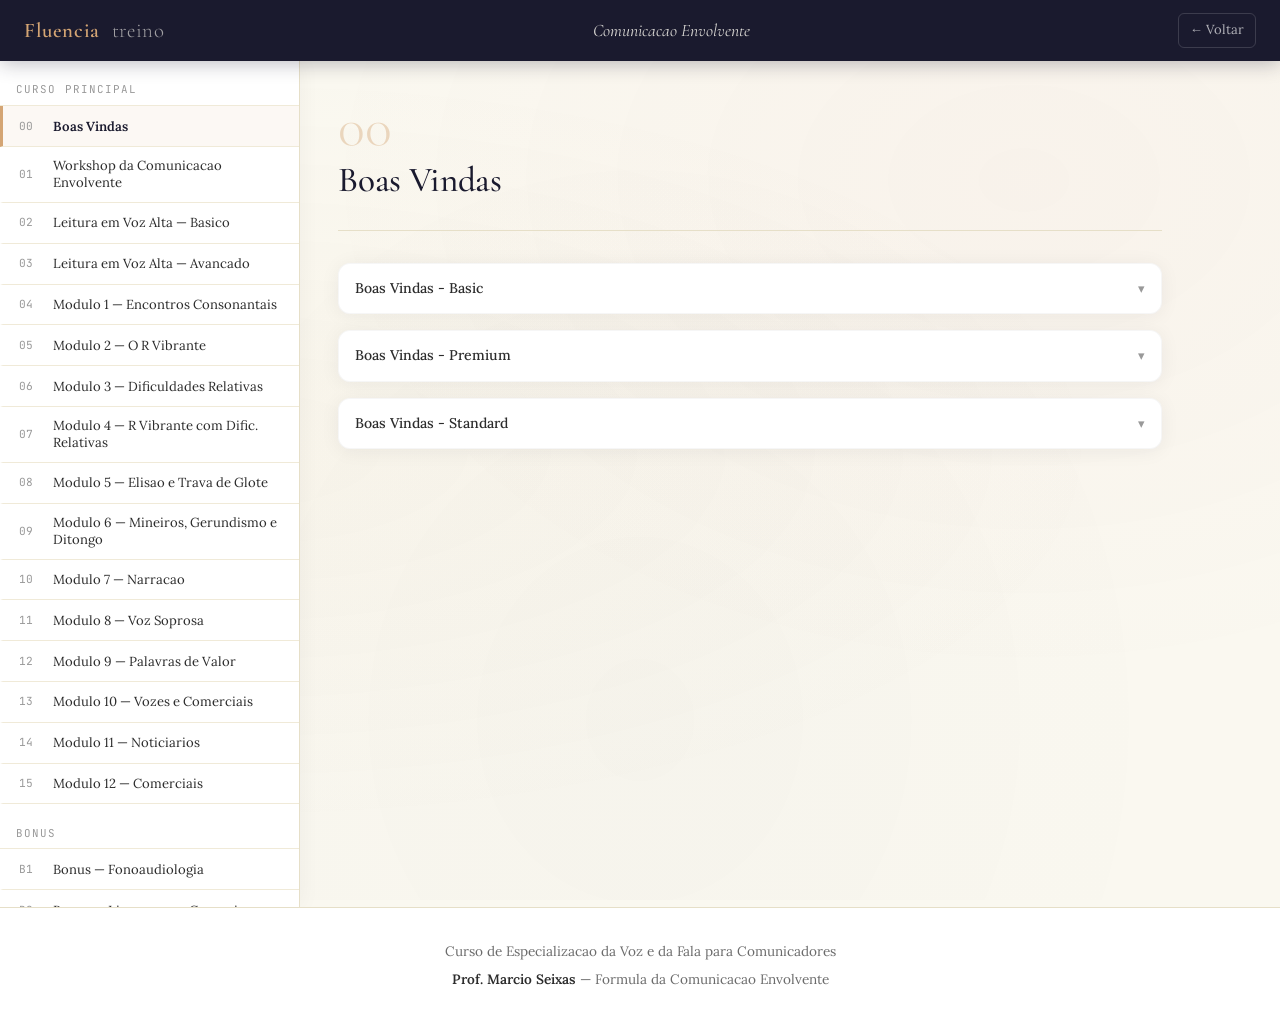
==== comunicacao-envolvente.html @ 3cef6887 "Initial commit: dyslexiapp Co-Authored-By: Claude Opus 4.6 (1M context) <noreply@anthropic.com>" ====
<!DOCTYPE html>
<html lang="pt-BR">
<head>
<meta charset="UTF-8">
<meta name="viewport" content="width=device-width, initial-scale=1.0">
<title>Comunicação Envolvente — Curso FCE</title>
<link rel="preconnect" href="https://fonts.googleapis.com">
<link rel="preconnect" href="https://fonts.gstatic.com" crossorigin>
<link href="https://fonts.googleapis.com/css2?family=Cormorant+Garamond:ital,wght@0,300;0,400;0,500;0,600;0,700;1,400;1,500&family=JetBrains+Mono:wght@400;500;700&family=Lora:ital,wght@0,400;0,500;0,600;0,700;1,400;1,500&display=swap" rel="stylesheet">
<style>
:root {
  --navy: #1a1a2e;
  --navy-light: #2a2a4a;
  --navy-muted: #3d3d5c;
  --gold: #d4a574;
  --gold-light: #e8c9a0;
  --gold-dark: #b8854a;
  --cream: #faf8f0;
  --cream-dark: #f0ead8;
  --cream-deeper: #e6dfc8;
  --rose: #c9485b;
  --rose-light: #d4707f;
  --green: #5a8a6a;
  --green-light: #7aaa8a;
  --text: #2c2c2c;
  --text-muted: #6b6b6b;
  --text-light: #999;
  --shadow-soft: 0 2px 20px rgba(26,26,46,0.06);
  --shadow-card: 0 4px 30px rgba(26,26,46,0.08);
  --shadow-hover: 0 8px 40px rgba(26,26,46,0.12);
  --radius: 6px;
  --radius-lg: 12px;
  --transition: 0.3s cubic-bezier(0.4, 0, 0.2, 1);
  --font-display: 'Cormorant Garamond', Georgia, serif;
  --font-body: 'Lora', Georgia, serif;
  --font-mono: 'JetBrains Mono', 'Courier New', monospace;
  --sidebar-w: 300px;
}

*, *::before, *::after { box-sizing: border-box; margin: 0; padding: 0; }
html { scroll-behavior: smooth; }

body {
  font-family: var(--font-body);
  background: var(--cream);
  color: var(--text);
  line-height: 1.7;
  font-size: 16px;
  min-height: 100vh;
  overflow-x: hidden;
}

body::before {
  content: '';
  position: fixed;
  inset: 0;
  background:
    radial-gradient(ellipse at 20% 50%, rgba(212,165,116,0.04) 0%, transparent 60%),
    radial-gradient(ellipse at 80% 20%, rgba(201,72,91,0.03) 0%, transparent 50%),
    radial-gradient(ellipse at 50% 80%, rgba(26,26,46,0.02) 0%, transparent 60%);
  pointer-events: none;
  z-index: 0;
}

h1, h2, h3, h4 { font-family: var(--font-display); font-weight: 500; line-height: 1.2; }
h1 { font-size: clamp(2rem, 4vw, 3rem); letter-spacing: -0.02em; }
h2 { font-size: clamp(1.5rem, 3vw, 2.2rem); letter-spacing: -0.01em; }
h3 { font-size: clamp(1.1rem, 2vw, 1.4rem); }

/* ═══ HEADER ═══ */
header {
  background: var(--navy);
  color: var(--cream);
  padding: 0.8rem 1.5rem;
  position: sticky;
  top: 0;
  z-index: 200;
  box-shadow: 0 2px 20px rgba(26,26,46,0.3);
  display: flex;
  align-items: center;
  justify-content: space-between;
  gap: 1rem;
}

.logo {
  font-family: var(--font-display);
  font-size: 1.3rem;
  font-weight: 600;
  color: var(--gold);
  cursor: pointer;
  letter-spacing: 0.03em;
  white-space: nowrap;
  text-decoration: none;
}
.logo span { color: var(--cream); font-weight: 300; opacity: 0.6; margin-left: 0.3em; }

.header-title {
  font-family: var(--font-display);
  font-size: 1.1rem;
  color: var(--cream);
  opacity: 0.85;
  font-weight: 400;
  font-style: italic;
}

.header-right {
  display: flex;
  align-items: center;
  gap: 1rem;
}

.back-link {
  font-family: var(--font-body);
  font-size: 0.82rem;
  padding: 0.35rem 0.7rem;
  border: 1px solid rgba(255,255,255,0.15);
  background: transparent;
  color: rgba(255,255,255,0.65);
  border-radius: var(--radius);
  cursor: pointer;
  transition: var(--transition);
  text-decoration: none;
  white-space: nowrap;
}
.back-link:hover { color: var(--gold-light); border-color: var(--gold); background: rgba(212,165,116,0.08); }

.menu-toggle {
  display: none;
  background: none;
  border: 1px solid rgba(255,255,255,0.2);
  color: var(--gold-light);
  font-size: 1.4rem;
  padding: 0.3rem 0.6rem;
  border-radius: var(--radius);
  cursor: pointer;
  transition: var(--transition);
  line-height: 1;
}
.menu-toggle:hover { border-color: var(--gold); background: rgba(212,165,116,0.1); }

/* ═══ LAYOUT ═══ */
.app {
  display: flex;
  min-height: calc(100vh - 54px - 80px);
  position: relative;
  z-index: 1;
}

/* ═══ SIDEBAR ═══ */
.sidebar {
  width: var(--sidebar-w);
  min-width: var(--sidebar-w);
  background: white;
  border-right: 1px solid var(--cream-deeper);
  overflow-y: auto;
  height: calc(100vh - 54px);
  position: sticky;
  top: 54px;
  box-shadow: 2px 0 20px rgba(26,26,46,0.04);
}

.sidebar-group-title {
  font-family: var(--font-mono);
  font-size: 0.68rem;
  text-transform: uppercase;
  letter-spacing: 0.1em;
  color: var(--text-light);
  padding: 1.2rem 1rem 0.4rem;
  border-bottom: 1px solid var(--cream-dark);
}

.sidebar-item {
  display: flex;
  align-items: center;
  gap: 0.6rem;
  padding: 0.65rem 1rem;
  cursor: pointer;
  transition: var(--transition);
  border-left: 3px solid transparent;
  border-bottom: 1px solid var(--cream-dark);
  position: relative;
}
.sidebar-item:hover { background: var(--cream); }
.sidebar-item.active {
  background: rgba(212,165,116,0.08);
  border-left-color: var(--gold);
}

.sidebar-num {
  font-family: var(--font-mono);
  font-size: 0.7rem;
  color: var(--text-light);
  min-width: 24px;
}

.sidebar-label {
  font-size: 0.82rem;
  color: var(--text);
  line-height: 1.3;
  flex: 1;
}
.sidebar-item.active .sidebar-label { color: var(--navy); font-weight: 600; }

.sidebar-progress {
  font-family: var(--font-mono);
  font-size: 0.65rem;
  color: var(--text-light);
  white-space: nowrap;
}
.sidebar-progress.complete { color: var(--green); font-weight: 500; }

/* ═══ CONTENT ═══ */
.content {
  flex: 1;
  padding: clamp(1.5rem, 3vw, 2.5rem);
  max-width: 900px;
  min-width: 0;
}

.module-header {
  margin-bottom: 2rem;
  padding-bottom: 1.5rem;
  border-bottom: 1px solid var(--cream-deeper);
}

.module-header h2 {
  color: var(--navy);
  margin-bottom: 0.3rem;
}

.module-number {
  font-family: var(--font-display);
  font-size: 3.5rem;
  font-weight: 300;
  color: var(--gold);
  line-height: 1;
  opacity: 0.4;
  margin-bottom: 0.2rem;
}

.apostila-btn {
  display: inline-flex;
  align-items: center;
  gap: 0.5rem;
  margin-top: 1rem;
  padding: 0.6rem 1.2rem;
  background: var(--navy);
  color: var(--gold-light);
  border: none;
  border-radius: var(--radius);
  font-family: var(--font-body);
  font-size: 0.85rem;
  cursor: pointer;
  text-decoration: none;
  transition: var(--transition);
}
.apostila-btn:hover {
  background: var(--navy-light);
  box-shadow: var(--shadow-card);
  transform: translateY(-1px);
}
.apostila-btn svg { width: 16px; height: 16px; fill: currentColor; }

/* ═══ SECTIONS ═══ */
.section-block {
  margin-bottom: 2.5rem;
}

.section-title {
  font-family: var(--font-display);
  font-size: 1.2rem;
  color: var(--navy);
  margin-bottom: 1rem;
  padding-bottom: 0.5rem;
  border-bottom: 1px solid var(--cream-deeper);
  font-weight: 600;
}

/* ═══ VIDEO CARDS ═══ */
.video-list {
  display: flex;
  flex-direction: column;
  gap: 1rem;
}

.video-card {
  background: white;
  border-radius: var(--radius-lg);
  overflow: hidden;
  box-shadow: var(--shadow-soft);
  border: 1px solid rgba(26,26,46,0.04);
  transition: var(--transition);
}
.video-card:hover { box-shadow: var(--shadow-card); }

.video-card-header {
  display: flex;
  align-items: center;
  justify-content: space-between;
  padding: 0.8rem 1rem;
  cursor: pointer;
  gap: 0.5rem;
  transition: var(--transition);
}
.video-card-header:hover { background: var(--cream); }

.video-title {
  font-size: 0.88rem;
  color: var(--text);
  font-weight: 500;
  flex: 1;
}

.video-check {
  font-size: 0.75rem;
  color: var(--green);
  font-weight: 700;
  opacity: 0;
  transition: var(--transition);
}
.video-check.watched { opacity: 1; }

.video-toggle {
  font-size: 0.8rem;
  color: var(--text-light);
  transition: transform var(--transition);
  user-select: none;
}
.video-toggle.open { transform: rotate(180deg); }

.video-player-wrap {
  display: none;
  padding: 0 1rem 1rem;
}
.video-player-wrap.open { display: block; }

.video-player-wrap iframe {
  width: 100%;
  max-width: 800px;
  aspect-ratio: 16/9;
  border: none;
  border-radius: var(--radius);
  background: var(--navy);
}

/* ═══ FOOTER ═══ */
footer {
  text-align: center;
  padding: 2rem;
  color: var(--text-muted);
  font-size: 0.85rem;
  border-top: 1px solid var(--cream-deeper);
  background: white;
  position: relative;
  z-index: 1;
}
footer strong { color: var(--text); font-weight: 600; }

/* ═══ ANIMATIONS ═══ */
@keyframes fadeIn {
  from { opacity: 0; transform: translateY(10px); }
  to { opacity: 1; transform: translateY(0); }
}

.content { animation: fadeIn 0.4s ease; }

/* ═══ APOSTILA CONTENT ═══ */
.apostila-content {
  margin-top: 3rem;
  padding-top: 2rem;
  border-top: 2px solid var(--cream-deeper);
}
.apostila-content h3 {
  font-family: var(--font-display);
  color: var(--rose);
  font-size: 1.3rem;
  margin: 2rem 0 1rem;
}
.apostila-content p {
  margin-bottom: 1rem;
  text-align: justify;
}
.exercise-block {
  background: white;
  border-radius: var(--radius-lg);
  padding: 1.2rem 1.5rem;
  margin-bottom: 1rem;
  box-shadow: var(--shadow-soft);
  border-left: 3px solid var(--gold);
}
.exercise-block .exercise-num {
  font-family: var(--font-mono);
  font-size: 0.75rem;
  color: var(--gold-dark);
  margin-bottom: 0.4rem;
}
.word-list {
  font-family: var(--font-body);
  font-size: 0.95rem;
  line-height: 2;
  padding: 0.8rem 0;
}
.exercise-instruction {
  background: rgba(212,165,116,0.08);
  border-radius: var(--radius);
  padding: 1rem 1.2rem;
  margin-bottom: 1.5rem;
  font-size: 0.9rem;
  color: var(--text-muted);
  border-left: 3px solid var(--gold-light);
}
.dialog-line {
  margin-bottom: 0.8rem;
  line-height: 1.6;
}
.dialog-line strong {
  color: var(--navy);
  min-width: 60px;
  display: inline-block;
}
.commercial-text {
  background: var(--cream-dark);
  border-radius: var(--radius);
  padding: 1rem 1.2rem;
  margin: 1rem 0;
  font-size: 0.95rem;
  line-height: 1.7;
  text-transform: uppercase;
  letter-spacing: 0.02em;
}

/* ═══ RESPONSIVE ═══ */
@media (max-width: 768px) {
  .menu-toggle { display: block; }
  .header-title { display: none; }

  .sidebar {
    position: fixed;
    top: 54px;
    left: 0;
    height: calc(100vh - 54px);
    transform: translateX(-100%);
    transition: transform var(--transition);
    z-index: 150;
    box-shadow: 4px 0 30px rgba(26,26,46,0.15);
  }
  .sidebar.open { transform: translateX(0); }

  .sidebar-overlay {
    display: none;
    position: fixed;
    inset: 0;
    top: 54px;
    background: rgba(26,26,46,0.3);
    z-index: 140;
  }
  .sidebar-overlay.open { display: block; }

  .content { padding: 1.2rem; }
}
</style>
</head>
<body>

<header>
  <div style="display:flex;align-items:center;gap:1rem;">
    <button class="menu-toggle" onclick="toggleSidebar()" aria-label="Menu">&#9776;</button>
    <a href="index.html" class="logo">Fluencia <span>treino</span></a>
  </div>
  <span class="header-title">Comunicacao Envolvente</span>
  <div class="header-right">
    <a href="index.html" class="back-link">&larr; Voltar</a>
  </div>
</header>

<div class="sidebar-overlay" id="sidebar-overlay" onclick="toggleSidebar()"></div>

<div class="app">
  <aside class="sidebar" id="sidebar"></aside>
  <main class="content" id="content"></main>
</div>

<footer>
  <p>Curso de Especializacao da Voz e da Fala para Comunicadores</p>
  <p style="margin-top:0.3rem;"><strong>Prof. Marcio Seixas</strong> — Formula da Comunicacao Envolvente</p>
</footer>

<script>
const APOSTILA_BASE = './Curso - Fórmula da Comunicação Envolvente/Apostilas/';

const COURSE_MODULES = [
  {
    id: 'boas-vindas', number: '00', title: 'Boas Vindas', apostila: null,
    sections: [{
      title: 'Boas Vindas',
      videos: [
        { name: 'Boas Vindas - Basic', ytId: 'JkPeyyPp_Fc' },
        { name: 'Boas Vindas - Premium', ytId: 'xYzKXEr5ba0' },
        { name: 'Boas Vindas - Standard', ytId: 'q5hg2FlLZ_o' }
      ]
    }]
  },
  {
    id: 'workshop', number: '01', title: 'Workshop da Comunicacao Envolvente', apostila: null,
    sections: [{
      title: 'Workshop',
      videos: [
        { name: '1o Video do Workshop', ytId: 'oIZ7tSYq0bQ' },
        { name: '2o Video do Workshop', ytId: 'YH2_diQF7F0' },
        { name: '3o Video do Workshop', ytId: '6PfcBadGQKA' }
      ]
    }]
  },
  {
    id: 'leitura-basico', number: '02', title: 'Leitura em Voz Alta — Basico', apostila: 'APOSTILA MÓDULO 1.pdf',
    apostilaContent: '<h3>Introducao</h3><p>O curso trabalha 5 etapas de pratica de leitura: leitura silenciosa, em voz alta sozinho, diante de alguem de confianca, leitura para criancas e leitura para um grupo. Pratique no minimo 15 minutos por dia. Grave-se lendo. Trabalhe o conceito de <strong>linearidade</strong>: ler sem enfatizar nenhuma palavra.</p><h3>Estrutura</h3><p>O curso tem 5 fases. Materiais necessarios: jornal, revista, livro, historia infantil, textos curtos. O conceito fundamental e a <strong>linearidade basica</strong> &mdash; ler de forma neutra, sem interpretacao, mantendo ritmo constante.</p><h3>Exercicios de Leitura Linear</h3><div class="exercise-instruction">22 textos curtos para ler em 10 segundos cada, de um so folego, de maneira linear. Instrucoes: inspire 3 segundos, leia cada texto em ~10 segundos, sem interpretacao, apenas leitura linear. Tenha agua por perto.</div><div class="exercise-block"><div class="exercise-num">1o</div><p>Pela QUINTA ETAPA do campeonato estadual de motovelocidade serao realizados dois eventos absolutamente emocionantes para a plateia que ira vibrar com as ultrapassagens.</p></div><div class="exercise-block"><div class="exercise-num">2o</div><p>O vereador acusado de peculato foi inocentado pela comissao parlamentar de inquerito que absolveu tambem outros quatro politicos de varios partidos.</p></div><div class="exercise-block"><div class="exercise-num">3o</div><p>Neste domingo a previsao do tempo indica chuvas esparsas com trovoadas desde o sul do estado ate a regiao serrana do Rio de Janeiro.</p></div><div class="exercise-block"><div class="exercise-num">4o</div><p>O procurador geral da republica entrou com acao direta de inconstitucionalidade contra o decreto presidencial que regulamenta a venda de armas de fogo.</p></div><div class="exercise-block"><div class="exercise-num">5o</div><p>O cantor sertanejo que foi internado na semana passada com uma forte dor abdominal passa bem e deve receber alta ate o final desta tarde.</p></div><div class="exercise-block"><div class="exercise-num">6o</div><p>Na pesquisa do IBGE quatro capitais brasileiras registraram queda na producao industrial neste trimestre em comparacao com o mesmo periodo do ano anterior.</p></div><div class="exercise-block"><div class="exercise-num">7o</div><p>O presidente do Banco Central informou que a taxa basica de juros permanece inalterada ate que novos indicadores economicos justifiquem sua modificacao.</p></div><div class="exercise-block"><div class="exercise-num">8o</div><p>Dois traficantes foram presos na madrugada de ontem quando tentavam embarcar num voo internacional com quinze quilos de cocaina escondidos na bagagem.</p></div><div class="exercise-block"><div class="exercise-num">9o</div><p>Termina nesta sexta-feira o prazo para inscricao no concurso publico que vai selecionar duzentos profissionais para o quadro efetivo do Tribunal de Justica.</p></div><div class="exercise-block"><div class="exercise-num">10o</div><p>O candidato favorito nas pesquisas de intencao de voto declarou que se eleito vai priorizar investimentos na area da saude publica e da educacao basica.</p></div><div class="exercise-block"><div class="exercise-num">11o</div><p>Com a presenca de autoridades e artistas famosos foi inaugurada a nova sede do museu de arte moderna que custou aos cofres publicos mais de dez milhoes.</p></div><div class="exercise-block"><div class="exercise-num">12o</div><p>A secretaria de obras vai interditar a partir de segunda-feira a principal via de acesso ao centro da cidade para a conclusao dos trabalhos de pavimentacao.</p></div><div class="exercise-block"><div class="exercise-num">13o</div><p>A agencia nacional de telecomunicacoes aplicou multas milionarias a tres operadoras de telefonia celular por deficiencia na qualidade dos servicos prestados.</p></div><div class="exercise-block"><div class="exercise-num">14o</div><p>A crianca que caiu no poco de vinte metros de profundidade foi resgatada com vida pelos bombeiros depois de quase doze horas de trabalho ininterrupto.</p></div><div class="exercise-block"><div class="exercise-num">15o</div><p>Um eletricista morreu e dois ficaram gravemente feridos quando realizavam reparos na rede de alta tensao no bairro de Santa Cruz zona oeste do Rio.</p></div><div class="exercise-block"><div class="exercise-num">16o</div><p>Moradores de rua foram acolhidos num abrigo provisorio montado pela defesa civil para protege-los da onda de frio que atinge a regiao sul do pais.</p></div><div class="exercise-block"><div class="exercise-num">17o</div><p>Pescadores denunciam que o vazamento de oleo numa plataforma maritima esta causando a mortandade de peixes e contaminacao das praias da regiao dos lagos.</p></div><div class="exercise-block"><div class="exercise-num">18o</div><p>A delegacia de protecao ao meio ambiente prendeu dois homens que mantinham em cativeiro mais de trezentos animais silvestres entre aves e repteis.</p></div><div class="exercise-block"><div class="exercise-num">19o</div><p>O juiz da vara de infancia e juventude determinou a internacao compulsoria de adolescentes envolvidos em atos infracionais graves cometidos na regiao metropolitana.</p></div><div class="exercise-block"><div class="exercise-num">20o</div><p>A companhia de limpeza urbana promete recolher todo o lixo acumulado nas ruas em decorrencia da greve dos garis que durou cinco dias.</p></div><div class="exercise-block"><div class="exercise-num">21o</div><p>Foi encontrado morto em seu apartamento o empresario que estava sendo investigado pela policia federal por envolvimento num esquema de lavagem de dinheiro.</p></div><div class="exercise-block"><div class="exercise-num">22o</div><p>O lider comunitario que organizou a manifestacao contra o aumento da passagem de onibus disse que novas passeatas serao realizadas caso a prefeitura nao recue.</p></div>',
    sections: [
      { title: '1. Introducao', videos: [
        { name: 'Introducao ao Curso', ytId: 'wgescVOui1c' }
      ]},
      { title: '2. Estrutura', videos: [
        { name: 'Estrutura do Curso', ytId: 'JIctCn6RSU0' }
      ]},
      { title: '3. Pratica', videos: [
        { name: 'Pratica dos Exercicios', ytId: '8irSyctr01k' },
        { name: 'Exercicios 1 a 3 (pags. 13-14)', ytId: 'pp56N24tnIw' },
        { name: 'Exercicios 4 a 6 (pag. 14)', ytId: 'F97x4NrMuWw' },
        { name: 'Exercicios 7 a 9 (pags. 14-15)', ytId: '-EM2-7Q2Aug' },
        { name: 'Exercicios 10 a 12 (pag. 15)', ytId: 'k9G5-DnfZu4' },
        { name: 'Exercicios 13 a 15 (pag. 16)', ytId: 'Sm86dCoNvWM' },
        { name: 'Exercicios 16 a 18 (pags. 16-17)', ytId: '2fU0223_Ucc' },
        { name: 'Exercicios 19 a 21 (pag. 17)', ytId: '-bbzQ85x2rU' },
        { name: 'Exercicio 22 (pag. 17)', ytId: 'kQk1ocAXc4g' }
      ]},
      { title: '4. Encerramento', videos: [
        { name: 'Consideracoes Finais', ytId: 'z9QGWv_DnNc' }
      ]}
    ]
  },
  {
    id: 'leitura-avancado', number: '03', title: 'Leitura em Voz Alta — Avancado', apostila: 'APOSTILA  MÓDULO 2.pdf',
    apostilaContent: '<h3>Elisao Basica</h3><div class="exercise-instruction">Textos para praticar antielisao. Leia cada texto em ~10 segundos, de um so folego, de forma linear. Inspire 3 segundos antes de cada texto.</div><h3>Textos com 8 segundos</h3><div class="exercise-instruction">Ler cada texto em 8 segundos de um so folego, mantendo linearidade. Mais curtos, exigem mais controle de folego e articulacao.</div><h3>Textos com 6 segundos</h3><div class="exercise-instruction">Ler cada texto em apenas 6 segundos de um so folego. Nivel avancado de controle de folego e velocidade articulatoria.</div><h3>Condicionamento e Agilidade (10s)</h3><div class="exercise-instruction">Textos maiores para leitura em 10 segundos. Aplicando todas as tecnicas aprendidas: linearidade, articulacao precisa, controle de folego.</div><h3>Condicionamento e Agilidade II (8s)</h3><div class="exercise-instruction">Textos intermediarios para leitura em 8 segundos. Desenvolvendo agilidade articulatoria com tecnica.</div><h3>Controle do Folego</h3><div class="exercise-instruction">Exercicios para otimizar o folego durante a leitura. Textos mais longos que exigem gestao inteligente da respiracao.</div>',
    sections: [
      { title: '1. Elisao Basica', videos: [
        { name: 'Elisao e Linearidade', ytId: 'MCwsi6fSC-U' },
        { name: 'Exercicios 1 a 3 (pag. 5)', ytId: 'jLpH2I6xkJA' },
        { name: 'Exercicios 4 a 6 (pags. 5-6)', ytId: 'SGhvlA2X3W8' },
        { name: 'Exercicios 7 a 9 (pag. 6)', ytId: '3S6cdoAcElI' },
        { name: 'Exercicios 10 a 12 (pag. 7)', ytId: '2ePCPV8i9XE' },
        { name: 'Exercicios 13 a 15 (pags. 7-8)', ytId: '1ZcJhZpYkmo' },
        { name: 'Exercicios 16 a 18 (pag. 8)', ytId: 'IjYyfd7wXBc' },
        { name: 'Exercicios 19 a 21 (pags. 8-9)', ytId: 'Cr42yekU4q0' },
        { name: 'Exercicio 22 (pag. 9)', ytId: 'TwIBBtw0H2c' }
      ]},
      { title: '2. Folego e Articulacao', videos: [
        { name: 'Controle do Folego e Articulacao', ytId: '69xS_GNotUg' },
        { name: '(8s) Exercicios 1 a 3 (pags. 10-11)', ytId: '8A159dZ2CK0' },
        { name: '(8s) Exercicios 4 a 6 (pag. 11)', ytId: 'll23pC4KbS8' },
        { name: '(8s) Exercicios 7 a 9 (pag. 12)', ytId: '3FDqUTlUKwo' },
        { name: '(8s) Exercicios 10 a 12 (pags. 12-13)', ytId: '6UDK-hOdfmc' },
        { name: '(8s) Exercicios 13 a 15 (pag. 13)', ytId: 'aaAh3wCD_xM' },
        { name: '(8s) Exercicios 16 a 18 (pags. 13-14)', ytId: '06o9dk48pp8' },
        { name: '(8s) Exercicios 19 e 20 (pag. 14)', ytId: '9OYpEnWpD4I' }
      ]},
      { title: '3. Folego e Articulacao II', videos: [
        { name: '(6s) Exercicios 1 a 3 (pag. 15)', ytId: 'Urgf4CCXJR8' },
        { name: '(6s) Exercicios 4 a 6 (pag. 16)', ytId: 'g1vOeTqG5SI' },
        { name: '(6s) Exercicios 7 a 9 (pags. 16-17)', ytId: '-_2DCyogVS8' },
        { name: '(6s) Exercicios 10 a 12 (pag. 17)', ytId: 'xy2EuRiaPo8' },
        { name: '(6s) Exercicios 13 a 15 (pags. 17-18)', ytId: 'u2zLs5DBYUk' },
        { name: '(6s) Exercicios 16 a 18 (pag. 18)', ytId: 'TexfuhZFssk' },
        { name: '(6s) Exercicios 19 e 20 (pag. 19)', ytId: 'clfQm_7sfCY' }
      ]},
      { title: '4. Condicionamento e Agilidade', videos: [
        { name: 'Aplicando as Tecnicas', ytId: 'uz4aA7xzSVA' },
        { name: '(10s) Exercicios 1 a 3 (pags. 19-20)', ytId: 'KWTZfb-22Nk' },
        { name: '(10s) Exercicios 4 a 6 (pags. 20-21)', ytId: 'nr6VRxK9oK8' },
        { name: '(10s) Exercicios 7 a 9 (pag. 21)', ytId: 'Lt5S8L4LfQw' },
        { name: '(10s) Exercicio 10 (pag. 22)', ytId: 'E_KsOXMQDEk' }
      ]},
      { title: '5. Condicionamento e Agilidade II', videos: [
        { name: 'Desenvolvendo Agilidade com Tecnica', ytId: 'bZVIpA9xhbc' },
        { name: '(8s) Exercicios 1 a 3 (pags. 22-23)', ytId: 'iM9R50FnY74' },
        { name: '(8s) Exercicios 4 a 6 (pag. 23)', ytId: '_inEcnUk5hY' },
        { name: '(8s) Exercicios 7 a 9 (pag. 24)', ytId: 'RvMWRjIXTuU' },
        { name: '(8s) Exercicio 10 (pag. 24)', ytId: 'NuTeFq8Uh9E' }
      ]},
      { title: '6. Controle do Folego', videos: [
        { name: 'Otimizando o Folego para a Leitura', ytId: 'y5dL_3vtKlY' },
        { name: 'Exercicios 1 a 3 (pags. 25-26)', ytId: 'I0nSr_m0WxM' },
        { name: 'Exercicios 4 e 5 (pag. 26)', ytId: 'xDvS0SJT15s' }
      ]}
    ]
  },
  {
    id: 'encontros-consonantais', number: '04', title: 'Modulo 1 — Encontros Consonantais', apostila: 'APOSTILA MÓDULOS 3 a 6.pdf',
    apostilaContent: '<h3>Encontros Consonantais</h3><div class="exercise-instruction">Combinacoes silabicas para praticar, evitando o som parasita do &ldquo;i&rdquo; (ex: &ldquo;adivogado&rdquo; em vez de &ldquo;advogado&rdquo;). Ler de maneira linear, linha por linha, inspirando entre elas. Em seguida ler o bloco todo num folego so.</div><div class="word-list">TSA &mdash; TSE &mdash; TSI &mdash; TSO &mdash; TSU</div><div class="word-list">PSA &mdash; PSE &mdash; PSI &mdash; PSO &mdash; PSU</div><div class="word-list">BZA &mdash; BZE &mdash; BZI &mdash; BZO &mdash; BZU</div><div class="word-list">DVA &mdash; DVE &mdash; DVI &mdash; DVO &mdash; DVU</div><div class="word-list">BVA &mdash; BVE &mdash; BVI &mdash; BVO &mdash; BVU</div><div class="word-list">KTU &mdash; KTO &mdash; KTI &mdash; KTE &mdash; KTA</div><div class="word-list">PTU &mdash; PTO &mdash; PTI &mdash; PTE &mdash; PTA</div><div class="word-list">FTU &mdash; FTO &mdash; FTI &mdash; FTE &mdash; FTA</div><div class="word-list">GNU &mdash; GNO &mdash; GNI &mdash; GNE &mdash; GNA</div>',
    sections: [
      { title: '1. Aula', videos: [
        { name: 'Encontros Consonantais', ytId: 'rcy3Wd3xpCI' }
      ]},
      { title: '2. Exercicios', videos: [
        { name: 'Exercicios pag. 8 com Audio', ytId: '4MO3u6jWZSI' },
        { name: 'Exercicios pag. 8 sem Audio', ytId: 'lE6fHB7X6c4' },
        { name: 'Pratica Aleatoria 1', ytId: 'QN1cXfdTBOQ' },
        { name: 'Pratica Aleatoria 2', ytId: 'dHBsPru3HbQ' },
        { name: 'Pratica Aleatoria 3', ytId: 'EKjE8-2xsdM' }
      ]}
    ]
  },
  {
    id: 'r-vibrante', number: '05', title: 'Modulo 2 — O R Vibrante', apostila: 'APOSTILA MÓDULOS 3 a 6.pdf',
    apostilaContent: '<h3>R Vibrante</h3><div class="exercise-instruction">Listas de palavras para praticar o R vibrante (vibracao da ponta da lingua). Ler cada grupo de palavras de um so folego, inspirando entre os blocos.</div><div class="exercise-block"><div class="exercise-num">Bloco 1</div><div class="word-list">ANDAR &mdash; OLHAR &mdash; BATER &mdash; SUBIR &mdash; SAIR &mdash; PEGAR &mdash; SONHAR &mdash; CORRER &mdash; CAIR &mdash; MORAR &mdash; ERRAR &mdash; TORCER</div></div><div class="exercise-block"><div class="exercise-num">Bloco 2</div><div class="word-list">CALAR &mdash; LIGAR &mdash; SORRIR &mdash; OUVIR &mdash; TECER &mdash; DEVER &mdash; COLHER &mdash; PERDER &mdash; TREMER &mdash; QUERER &mdash; VALER &mdash; DOER</div></div><div class="exercise-block"><div class="exercise-num">Bloco 3</div><div class="word-list">REGER &mdash; CRER &mdash; SABER &mdash; VIVER &mdash; DORMIR &mdash; SERVIR &mdash; PARTIR &mdash; DIGERIR &mdash; FERIR &mdash; VESTIR &mdash; SEGUIR &mdash; COBRIR</div></div>',
    sections: [
      { title: '1. Aula', videos: [
        { name: 'O R Vibrante', ytId: 'gE54Sndx7IM' }
      ]},
      { title: '2. Exercicios', videos: [
        { name: 'Seq. 1 com Audio', ytId: 'e3phQsoqQaE' },
        { name: 'Seq. 1 sem Audio', ytId: 'l4xf1zSms3U' },
        { name: 'Seq. 2 com Audio', ytId: 'nfIk0LEWNTM' },
        { name: 'Seq. 2 sem Audio', ytId: 'SID3D65F_xQ' },
        { name: 'Seq. 3 com Audio', ytId: 'rWPRUd0CEho' },
        { name: 'Seq. 3 sem Audio', ytId: '7kHTIJhivnQ' }
      ]}
    ]
  },
  {
    id: 'dificuldades-relativas', number: '06', title: 'Modulo 3 — Dificuldades Relativas', apostila: 'APOSTILA MÓDULOS 3 a 6.pdf',
    apostilaContent: '<h3>Dificuldade Relativa</h3><div class="exercise-instruction">Textos complexos com palavras dificeis para ler de um so folego. Treine a articulacao precisa mesmo em alta velocidade. Sao aproximadamente 40 textos.</div><div class="exercise-block"><div class="exercise-num">Texto 1</div><p>Mixado o som pode ser usado para maximizar a alegria barulhenta dos participantes daquela esdruxula festividade junina.</p></div><div class="exercise-block"><div class="exercise-num">Texto 2</div><p>Quanta melancolia no cantico que reverberava na garganta poderosa do almuedao onfalopsico que entoava preces ao entardecer.</p></div><div class="exercise-block"><div class="exercise-num">Texto 3</div><p>O fonema fricativo labiodental sonoro exercita os musculos orbiculares dos labios exigindo do aprendiz disciplina na repeticao dos exercicios propostos.</p></div>',
    sections: [
      { title: '1. Aula', videos: [
        { name: 'Dificuldades Relativas', ytId: 'TxxO9yKB55U' },
        { name: 'Aula Demonstrativa', ytId: '_yAEcmeiruQ' }
      ]},
      { title: '2. Exercicios', videos: [
        { name: 'Textos 1-4 pag. 10 com Audio', ytId: 'eTfE9QEiJnY' },
        { name: 'Textos 1-4 pag. 10 sem Audio', ytId: '57PoM9FY1vc' },
        { name: 'Textos 5-8 pags. 10-11 com Audio', ytId: 'CpguP1x4ZpU' },
        { name: 'Textos 5-8 pags. 10-11 sem Audio', ytId: 'QxYvhLXao2U' },
        { name: 'Textos 9-12 pag. 11 com Audio', ytId: 'z4QmFhnZtSU' },
        { name: 'Textos 9-12 pag. 11 sem Audio', ytId: 'WaaViypzdhg' },
        { name: 'Textos 13-16 pag. 11 com Audio', ytId: '_83ZEnA81LA' },
        { name: 'Textos 13-16 pag. 11 sem Audio', ytId: 'u-y1tW5v_fU' },
        { name: 'Textos 17-20 pag. 12 com Audio', ytId: 'PHVCd52AkNU' },
        { name: 'Textos 17-20 pag. 12 sem Audio', ytId: 'KQJQj3_Retw' },
        { name: 'Textos 21-24 pag. 12 com Audio', ytId: 'XFaiLggHr2s' },
        { name: 'Textos 21-24 pag. 12 sem Audio', ytId: 'ggkU6LZaI-w' },
        { name: 'Textos 25-28 pag. 13 com Audio', ytId: 'oV1pZNYnTIY' },
        { name: 'Textos 25-28 pag. 13 sem Audio', ytId: 'cCR1pq81__0' },
        { name: 'Textos 29-32 pag. 13 com Audio', ytId: 'nJnBXu2U0ko' },
        { name: 'Textos 29-32 pag. 13 sem Audio', ytId: 'AjZROea_Cn4' },
        { name: 'Textos 33-36 pag. 14 com Audio', ytId: 'mAeDkGOaM7U' },
        { name: 'Textos 33-36 pag. 14 sem Audio', ytId: 'sHyGPM-6M88' },
        { name: 'Textos 37-40 pag. 14 com Audio', ytId: 'oIblDw9gTgI' },
        { name: 'Textos 37-40 pag. 14 sem Audio', ytId: 'M7qRE5tAH34' }
      ]}
    ]
  },
  {
    id: 'r-vibrante-dificuldades', number: '07', title: 'Modulo 4 — R Vibrante com Dific. Relativas', apostila: 'APOSTILA MÓDULOS 3 a 6.pdf',
    apostilaContent: '<h3>R Vibrante com Dificuldade Relativa</h3><div class="exercise-instruction">Grupos de palavras e frases combinando R vibrante com vocabulario dificil. Ler cada grupo de um so folego, inspirando entre eles.</div><div class="exercise-block"><div class="exercise-num">Grupo 1</div><div class="word-list">Amarelar &mdash; Gratinar &mdash; Grasnar &mdash; Obtemperar &mdash; Produzir</div></div><div class="exercise-block"><div class="exercise-num">Grupo 2</div><div class="word-list">Furtar &mdash; Puncar &mdash; Tercar &mdash; Ascendencia &mdash; Ascensional</div></div><div class="exercise-block"><div class="exercise-num">Grupo 3</div><div class="word-list">Sacrisquiatico &mdash; Fluorescenico &mdash; Quinquagenario</div></div><div class="exercise-block"><div class="exercise-num">Grupo 4</div><div class="word-list">Perscrutar &mdash; Pressupor &mdash; Preterir &mdash; Procrastinar &mdash; Profetizar</div></div><div class="exercise-block"><div class="exercise-num">Grupo 5</div><div class="word-list">Reverberar &mdash; Retrogradar &mdash; Recrudescer &mdash; Regurgitar &mdash; Repatriar</div></div>',
    sections: [
      { title: '1. Aula', videos: [
        { name: 'O R Vibrante com Dificuldades Relativas', ytId: 'zpvYs80SYys' }
      ]},
      { title: '2. Exercicios', videos: [
        { name: 'Seq. 1-3 pag. 15 com Audio', ytId: 'CnIC5FdjNjg' },
        { name: 'Seq. 1-3 pag. 15 sem Audio', ytId: 'cYlg1j5kqzE' },
        { name: 'Seq. 4-6 pags. 15-16 com Audio', ytId: 'qMaaVLXcUQE' },
        { name: 'Seq. 4-6 pags. 15-16 sem Audio', ytId: 'DlTvM2xoBp8' },
        { name: 'Seq. 7-9 pag. 16 com Audio', ytId: 'lJLu8hDNBRA' },
        { name: 'Seq. 7-9 pag. 16 sem Audio', ytId: 'IFqe5Jk6FUg' },
        { name: 'Seq. 10-11 pag. 16 com Audio', ytId: '8c_ogiWfX8w' },
        { name: 'Seq. 10-11 pag. 16 sem Audio', ytId: 'thnt7bWfbPI' }
      ]}
    ]
  },
  {
    id: 'elisao-glote', number: '08', title: 'Modulo 5 — Elisao e Trava de Glote', apostila: 'APOSTILA MÓDULO 7.pdf',
    apostilaContent: '<h3>Elisao</h3><p>Elisao e o fenomeno de &ldquo;engolir&rdquo; vogais quando duas vogais se encontram entre palavras. Exemplo: &ldquo;QUINTETAPA&rdquo; em vez de &ldquo;QUINTA ETAPA&rdquo;. O treinamento de antielisao e fundamental para comunicacao profissional.</p><h3>Exercicios Antielisao</h3><div class="exercise-instruction">~28 textos mostrando erros comuns de elisao e suas correcoes. Os textos mostram palavras emendadas (com elisao) e depois a forma correta em MAIUSCULAS. Leia de um so folego, de forma linear.</div><div class="exercise-block"><div class="exercise-num">Texto 1</div><p>Pela quintetapa do campeonato... mas prefiro dizer de forma correta que esta e a QUINTA ETAPA do campeonato.</p></div><div class="exercise-block"><div class="exercise-num">Texto 2</div><p>O vereador acusado de peculato foiinocentado... a forma correta: FOI INOCENTADO pela comissao.</p></div><div class="exercise-block"><div class="exercise-num">Texto 3</div><p>Neste domingo a previsao do tempoindicachuvas... correto: TEMPO INDICA CHUVAS esparsas com trovoadas.</p></div>',
    sections: [
      { title: '1. Aula', videos: [
        { name: 'Elisao', ytId: '0SbjxugJDJ4' },
        { name: 'Ortoepia e Crase', ytId: 'nq0lX-FD5UA' },
        { name: 'Trava de Glote', ytId: 'ZzBPWPqKN3w' }
      ]},
      { title: '2. Exercicios', videos: [
        { name: 'Textos 1-4 pag. 7 com Audio', ytId: '0XuW1n4F9MQ' },
        { name: 'Textos 1-4 pag. 7 sem Audio', ytId: 'nl2mmc5nLPI' },
        { name: 'Textos 5-8 pags. 7-8 com Audio', ytId: '89s8meYxK0g' },
        { name: 'Textos 5-8 pags. 7-8 sem Audio', ytId: 'uY23KRC9g88' },
        { name: 'Textos 9-12 pags. 8-9 com Audio', ytId: '9NKMgEaOoew' },
        { name: 'Textos 9-12 pags. 8-9 sem Audio', ytId: 'Kb2d-KW5ZJk' },
        { name: 'Textos 13-16 pag. 9 com Audio', ytId: 'l0Q5tnvzLNM' },
        { name: 'Textos 13-16 pag. 9 sem Audio', ytId: '6K24BFvsVUo' },
        { name: 'Textos 17-20 pags. 9-10 com Audio', ytId: 'fOO1RMBO90o' },
        { name: 'Textos 17-20 pags. 9-10 sem Audio', ytId: 'BZ44GzCv04s' },
        { name: 'Textos 21-24 pag. 10 com Audio', ytId: 'QKNIB_f736g' },
        { name: 'Textos 21-24 pag. 10 sem Audio', ytId: '9QFhn5LDlX0' },
        { name: 'Textos 25-28 pag. 11 com Audio', ytId: '9kze4rN8ne0' },
        { name: 'Textos 25-28 pag. 11 sem Audio', ytId: 'EFYy-rSydwk' }
      ]},
      { title: '3. Praticando com Marcio Seixas', videos: [
        { name: 'Professor Elisanico — Guia', ytId: 'l-C-rY4LwUY' },
        { name: 'Aluno 1', ytId: 'vYahHDxSJwU' },
        { name: 'Aluno 2', ytId: 'Bmk5mRWUO5k' },
        { name: 'Aluno 3', ytId: 'bo-SV15fdUc' },
        { name: 'Aluno 4', ytId: 'h-b3-alLBMY' },
        { name: 'Aluno 5', ytId: 'FKBXYeb9taw' },
        { name: 'Aluno 6', ytId: 'Jr1W1f53_gk' },
        { name: 'Aluno 7', ytId: 'oIvM-zChMQA' },
        { name: 'Professor', ytId: 'RAx6xcyQYr0' }
      ]}
    ]
  },
  {
    id: 'mineiros-ditongo', number: '09', title: 'Modulo 6 — Mineiros, Gerundismo e Ditongo', apostila: 'APOSTILA MÓDULO 8.pdf',
    apostilaContent: '<h3>Exercicios de Articulacao Especifica</h3><div class="exercise-instruction">Combatendo o &ldquo;mineirismo&rdquo;: &ldquo;conversano&rdquo;, &ldquo;comeno&rdquo;, &ldquo;abasteceno&rdquo;, &ldquo;descobrino&rdquo;, &ldquo;subino&rdquo;, &ldquo;entendeno&rdquo;, &ldquo;explicano&rdquo;. Ler de maneira linear linha por linha, inspirando entre elas. Em seguida ler todo o bloco num folego so.</div><div class="exercise-block"><div class="exercise-num">Bloco 1</div><div class="word-list">AMACIANDO &mdash; COMPARANDO &mdash; ESTABELECENDO &mdash; CRESCENDO &mdash; INDO &mdash; ABATENDO &mdash; EQUIPANDO &mdash; EQUIPARANDO &mdash; APROXIMANDO &mdash; LENDO &mdash; VOLTANDO &mdash; EXPORTANDO &mdash; IMPORTANDO &mdash; DEGRADANDO &mdash; RINDO</div></div><div class="exercise-block"><div class="exercise-num">Bloco 2</div><div class="word-list">PREFERINDO &mdash; ESCOLHENDO &mdash; PARTICIPANDO &mdash; TREINANDO &mdash; FERINDO &mdash; MARCANDO &mdash; INCOMODANDO &mdash; COMECANDO &mdash; IMPONDO &mdash; BEBENDO &mdash; INVADINDO &mdash; CONQUISTANDO &mdash; DERRAMANDO &mdash; DIGLADIANDO</div></div><div class="exercise-block"><div class="exercise-num">Bloco 3</div><div class="word-list">COLHENDO &mdash; PISANDO &mdash; PLANTANDO &mdash; CRESCENDO &mdash; ESPALHANDO &mdash; ADUBANDO &mdash; ASPERGINDO &mdash; FORTIFICANDO &mdash; CERCANDO &mdash; OLHANDO &mdash; CORTANDO &mdash; AGUANDO &mdash; SEPARANDO &mdash; SELECIONANDO &mdash; PORTANDO</div></div><div class="exercise-block"><div class="exercise-num">Bloco 4</div><div class="word-list">DIRIGINDO &mdash; APRENDENDO &mdash; DEMARCANDO &mdash; COMPRANDO &mdash; OUVINDO &mdash; INOCULANDO &mdash; FERTILIZANDO &mdash; ATENDENDO &mdash; LIMPANDO &mdash; HOMENAGEANDO &mdash; SORRINDO &mdash; CHORANDO &mdash; SECANDO &mdash; FECHANDO</div></div><div class="exercise-block"><div class="exercise-num">Bloco 5</div><div class="word-list">FLECHANDO &mdash; ENFRENTANDO &mdash; COMBATENDO &mdash; BRIGANDO &mdash; BEIJANDO &mdash; RELAXANDO &mdash; RELATANDO &mdash; REPORTANDO &mdash; RISCANDO &mdash; BEIRANDO &mdash; FIXANDO &mdash; RASGANDO &mdash; INQUIRINDO &mdash; DISCURSANDO &mdash; DEPENDENDO</div></div><div class="exercise-block"><div class="exercise-num">Bloco 6</div><div class="word-list">ARFANDO &mdash; GOSTANDO &mdash; DECOLANDO &mdash; PONDO &mdash; TIRANDO &mdash; OLHANDO &mdash; COZINHANDO &mdash; FRITANDO &mdash; RETIRANDO &mdash; SECANDO &mdash; ESPIRRANDO &mdash; PAUTANDO &mdash; TRABALHANDO &mdash; URDINDO &mdash; TRAMANDO &mdash; DEBATENDO</div></div><div class="exercise-block"><div class="exercise-num">Bloco 7</div><div class="word-list">EMBELEZANDO &mdash; EXPERIMENTANDO &mdash; IMPULSIONANDO &mdash; DECOLANDO &mdash; ATERRISSANDO &mdash; IMPREGNANDO &mdash; VISLUMBRANDO &mdash; AMARGANDO &mdash; UMIDIFICANDO &mdash; TRANSPARECENDO &mdash; MINISTRANDO</div></div><div class="exercise-block"><div class="exercise-num">Bloco 8</div><div class="word-list">HUMILHANDO &mdash; PARTICIPANDO &mdash; IMPACTANDO &mdash; CHUVISCANDO &mdash; TEMPORIZANDO &mdash; TROVEJANDO &mdash; ACINZENTANDO &mdash; ESPAIRECENDO &mdash; COINCIDINDO &mdash; PRETENDENDO &mdash; APODRECENDO &mdash; AMADURECENDO</div></div><div class="exercise-block"><div class="exercise-num">Bloco 9</div><div class="word-list">FLEXIBILIZANDO &mdash; COMPREENDENDO &mdash; DESCONSIDERANDO &mdash; ESPARGINDO &mdash; AMEALHANDO &mdash; ACUMULANDO &mdash; DEMARCANDO &mdash; DEAMBULANDO &mdash; SINGRANDO &mdash; VELEJANDO &mdash; ASSISTINDO</div></div><div class="exercise-block"><div class="exercise-num">Textos com gerundio</div><p>FUI CHEGANDO AO GUICHET E TIRANDO DA BOLSA OS INGRESSOS PARA O PORTEIRO QUE ESTAVA RESMUNGANDO MESMO ASSIM ACABOU INDICANDO O MEU LUGAR NA PLATEIA.</p><p>A CRIANCA CHEGOU FUNGANDO, CHORANDO POR CAUSA DA FEBRE QUE FICOU ATORMENTANDO A POBREZINHA A NOITE INTEIRA NO EXATO MOMENTO QUE EU ESTAVA PREPARANDO A MESA DE LANCHE.</p></div><h3>Exercicios Antigerundismo</h3><div class="exercise-instruction">Ler todos os blocos num folego so, de maneira linear. Exercicios de conjugacao para erradicar o gerundismo.</div><div class="exercise-block"><div class="exercise-num">Conjugacao 1</div><p>Eu vou fazer, tu vais fazer, ele vai fazer, ela vai fazer, nos vamos fazer, vos ides fazer, eles vao fazer de tudo para debelar o gerundismo.</p></div><div class="exercise-block"><div class="exercise-num">Conjugacao 2</div><p>Eu vou enviar, tu vais enviar, ele vai enviar, ela vai enviar, nos vamos enviar, vos ides enviar, eles vao enviar o gerundismo para o buraco de onde ele nao deveria ter saido.</p></div><div class="exercise-block"><div class="exercise-num">Conjugacao 3</div><p>Eu vou evitar, tu vais evitar, ele vai evitar, ela vai evitar, nos vamos evitar, vos ides evitar, eles vao evitar a todo custo falar com gerundismo.</p></div><div class="exercise-block"><div class="exercise-num">Conjugacao 4</div><p>Eu vou tentar, tu vais tentar, ele vai tentar, nos vamos tentar, vos ides tentar, eles vao tentar de tudo para erradicar o gerundismo do seu modo de falar.</p></div><div class="exercise-block"><div class="exercise-num">Conjugacao 5</div><p>Eu nao vou falar, tu nao vais falar, ele nao vai falar, ela nao vai falar, nos nao vamos falar, vos nao ides falar, eles nao vao mais falar com gerundismo.</p></div><div class="exercise-block"><div class="exercise-num">Conjugacao 6</div><p>Eu vou estudar, tu vais estudar, ele vai estudar, ela vai estudar, nos vamos estudar, vos ides estudar, eles vao estudar diariamente esses exercicios para erradicar o gerundismo do vocabulario.</p></div><div class="exercise-block"><div class="exercise-num">Mais conjugacoes</div><p>Eu vou enviar / descontar / fornecer / conhecer / mostrar / esperar / assistir / ler / abastecer / preparar / comprar / comparar / viajar / comecar / determinar / anotar / distribuir &mdash; todas conjugadas em todas as pessoas sem gerundismo.</p></div><h3>Como Evitar a Morte do Ditongo</h3><div class="exercise-instruction">Ler linha por linha, inspirando lentamente ao final de cada frase. Em seguida ler as tres linhas de um so folego. Pronuncie claramente os ditongos: -eiro, -eira, etc.</div><div class="exercise-block"><div class="exercise-num">Grupo 1</div><div class="word-list">Carneiro, terreiro, berreiro, banheiro, janeiro, fevereiro<br>Solteiro, colhereiro, tesoureiro, companheiro, fevereiro, janeiro<br>Dinheiro, cabeleireiro, celeiro, travesseiro, janeiro, fevereiro</div></div><div class="exercise-block"><div class="exercise-num">Grupo 2</div><div class="word-list">Funileiro, futriqueiro, fogueteiro, prateleira, coleira, poleiro, enfermeiro<br>Leiteiro, primeiro, ferramenteiro, fevereiro, alcoviteiro, biscoiteiro<br>Queijeiro, caloteiro, bananeira, pedreira, beira, feira, fevereiro, janeiro</div></div><div class="exercise-block"><div class="exercise-num">Grupo 3</div><div class="word-list">Empreiteira, feiticeira, cadeira, ceifadeira, torradeira, sopeira<br>Trapaceira, barateira, fileira, cerzideira, costureira, trepadeira, altaneira<br>Palmeira, gaveteiro, masseira, carreira, celeiro, cafezeiro, arrozeiro</div></div><div class="exercise-block"><div class="exercise-num">Grupo 4</div><div class="word-list">Roseira, furadeira, tornozeleira, aguaceiro, fumaceira, braseiro, despenhadeiro<br>Desfiladeiro, pesqueiro, ligeiro, atoleiro, passageiro, fogareiro, papeleiro<br>Britadeira, brigadeiro, cozinheiro, confeiteiro, espreguicadeira, abacateiro</div></div><div class="exercise-block"><div class="exercise-num">Grupo 5</div><div class="word-list">Cerejeira, coqueiro, mangueira, matreiro, marmeleiro, atoleiro, parteiro, macieira<br>Enceradeira, britadeira, ameixa, roqueira, feira, beira estradeira, pipoqueira<br>Churrasqueira, merendeira, rendeira, videira, parideira, jaqueira</div></div><div class="exercise-block"><div class="exercise-num">Grupo 6</div><div class="word-list">Goiabeira, obreira, pinheiro, laranjeira, espinheiro, galinheiro, bombeiro<br>Geleira, parafusadeira, carpideira, caldeira, atadeiro, arruaceiro, presepeiro<br>Estreito, biboqueira, borracheiro, bueiro, cajueiro, cachoeira, cuneiforme</div></div><div class="exercise-block"><div class="exercise-num">Grupo 7</div><div class="word-list">Formigueiro, canhoneiro, tropeiro, fuleiro, terceiro, domingueiro, bravateiro, vaqueiro<br>Verdadeiro, paradeiro, casamenteiro, guerrilheiro, ensarilheiro, pantaneiro<br>Leiloeiro, relojoeiro, marmiteiro, pedreiro, ladrilheiro, engenheiro</div></div><h3>Frases com Ditongos</h3><div class="exercise-block"><p>O ENGENHEIRO Lauro Aurelio MOREIRA reclamou do trabalho executado pelo LADRILHEIRO em sua casa.</p></div><div class="exercise-block"><p>O CAVALEIRO teve sua marcha interrompida pela PORTEIRA que estava LIGEIRAMENTE emperrada.</p></div><div class="exercise-block"><p>O CARPINTEIRO nao entregou o movel INTEIRAMENTE montado e ainda esqueceu de limpa-lo.</p></div><div class="exercise-block"><p>O ENFERMEIRO Paulo Emilio PEREIRA deu uma SEMENTEIRA de presente para sua mae.</p></div><div class="exercise-block"><p>O FOGAREIRO estava repleto de alcool quando a LAVADEIRA colocou as toalhas para secar.</p></div><div class="exercise-block"><p>A ESCAVADEIRA trabalhava PRIMEIRO em ritmo lento, depois de forma LIGEIRA.</p></div><div class="exercise-block"><p>O PESQUEIRO de trutas estava lotado de clientes que usavam PENEIRAS para capturar os filhotes.</p></div><div class="exercise-block"><p>O LANTERNEIRO tentou consertar o carro velho e enferrujado do PADEIRO OLIVEIRA.</p></div><div class="exercise-block"><p>Pilotar uma COLHEITADEIRA e para profissionais e nao para um MARINHEIRO de primeira viagem.</p></div><div class="exercise-block"><p>ABACATEIRO carregado de frutos em JANEIRO e um fato excepcional na cidade de JUAZEIRO.</p></div><div class="exercise-block"><p>Manoel SILVEIRA mexeu num VESPEIRO achando que tinha descoberto uma casa de abelhas.</p></div><div class="exercise-block"><p>Escapou do ATOLEIRO mas nao conseguiu se desviar do buraco na SOLEIRA da porta.</p></div><div class="exercise-block"><p>O excelente reporter ANDRE TRIGUEIRO se desenvolveu depressa mas PRIMEIRO estagiou numa emissora de radio.</p></div><div class="exercise-block"><p>Todo pimpao e FAGUEIRO o CORNETEIRO saiu do refeitorio para tocar a alvorada.</p></div><div class="exercise-block"><p>Numa gleba generosa havia pelo menos 10 LARANJEIRAS e 12 MACIEIRAS vertendo frutos.</p></div><div class="exercise-block"><p>FOGUETEIRO respeitado pelos organizadores de festas juninas passou o ano INTEIRO confeccionando novos baloes.</p></div><div class="exercise-block"><p>Pediu feijao TROPEIRO ao garcom que distraido trouxe uma SOPEIRA repleta de nabos INTEIROS.</p></div><div class="exercise-block"><p>O FAROLEIRO Oto RIBEIRO trabalhando como SINALEIRO optou por ser PADEIRO.</p></div><div class="exercise-block"><p>O FORRAGEIRO preferido do plantel foi substituido por raiz de PESSEGUEIRO e folhas de GOIABEIRA.</p></div><div class="exercise-block"><p>EMPREITEIRO assoberbado de trabalho nao consegue atender as exigencias do ENGENHEIRO MEIRA Santos.</p></div><div class="exercise-block"><p>MINEIROS fanaticos pelo CRUZEIRO infernizam os torcedores do PINHEIROS Futebol Clube.</p></div><div class="exercise-block"><p>PETROLEIROS embarcados reivindicam CARTEIRA assinada em solidariedade aos COMPANHEIROS.</p></div><div class="exercise-block"><p>O JORNALEIRO entregava as revistas sempre no horario certo ao contrario do CARTEIRO.</p></div><div class="exercise-block"><p>TROPEIRO corajoso nao teve a audacia de se aproximar da beira do DESFILADEIRO.</p></div><div class="exercise-block"><p>CEREJEIRAS em flor sao lindas mas o COQUEIRO nao consegue despertar tanto fascinio.</p></div><div class="exercise-block"><p>O BRASEIRO finalmente ficou incandescente para que o CHURRASQUEIRO pudesse executar seu trabalho.</p></div><div class="exercise-block"><p>A MERENDEIRA que era RENDEIRA nas horas vagas oferecia as criancas um BRIGADEIRO delicioso.</p></div><div class="exercise-block"><p>Todo mes de dezembro a VIDEIRA da casa da PIPOQUEIRA ficava carregada de cachos.</p></div><div class="exercise-block"><p>A MANTEGUEIRA ficava suja porque a mulher SOLTEIRA abria a embalagem de MANEIRA errada.</p></div><div class="exercise-block"><p>As historias da FEITICEIRA atrapalhada divertiam as criancas quando ela ficava presa no ATOLEIRO.</p></div>',
    sections: [
      { title: '1. Aula — Mineiros e Ditongo', videos: [
        { name: 'Mineiros e Como Evitar a Morte do Ditongo', ytId: 'pSs1VZjBPXw' }
      ]},
      { title: '2. Aula — Gerundismo', videos: [
        { name: 'Gerundismo', ytId: 'EYFWr4_C4rI' }
      ]},
      { title: '3. Exercicios — Mineiros', videos: [
        { name: 'Seq. 1-3 pag. 5 com Audio', ytId: 'u8De5BHOI2Y' },
        { name: 'Seq. 1-3 pag. 5 sem Audio', ytId: 'SIu3mODlTzc' },
        { name: 'Seq. 4-6 pags. 5-6 com Audio', ytId: 'd_XPvNvP6nI' },
        { name: 'Seq. 4-6 pags. 5-6 sem Audio', ytId: 'uJCtKyGVAIU' },
        { name: 'Seq. 7-9 pag. 6 com Audio', ytId: 'msFGLlHPmZU' },
        { name: 'Seq. 7-9 pag. 6 sem Audio', ytId: '4A9wKbeIfpQ' },
        { name: 'Seq. 10-11 pag. 6 com Audio', ytId: 'STyHAwPzrNY' },
        { name: 'Seq. 10-11 pag. 6 sem Audio', ytId: 'FYK3NwvVbYs' },
        { name: 'Textos 1-3 pags. 6-7 com Audio', ytId: 'nS3d6FAMivg' },
        { name: 'Textos 1-3 pags. 6-7 sem Audio', ytId: 'axEvgq71_1M' },
        { name: 'Textos 4-6 pag. 7 com Audio', ytId: 'kA_dh6p5LS0' },
        { name: 'Textos 4-6 pag. 7 sem Audio', ytId: 'iD3RczKltdk' },
        { name: 'Texto 7 pag. 7 com Audio', ytId: 'C0vOSd_e38Q' },
        { name: 'Texto 7 pag. 7 sem Audio', ytId: '5LENg78O5b0' }
      ]},
      { title: '4. Exercicios — Ditongo', videos: [
        { name: 'Seq. 1-3 pag. 11 com Audio', ytId: 'SJ8R4FMyu-E' },
        { name: 'Seq. 1-3 pag. 11 sem Audio', ytId: 'nE6NTvhVRTU' },
        { name: 'Seq. 4-5 pag. 11 com Audio', ytId: 'PHbrLA-6NW4' },
        { name: 'Seq. 4-5 pag. 11 sem Audio', ytId: '0IibSOymgfM' },
        { name: 'Seq. 6-7 pag. 12 com Audio', ytId: 'k4v2sCTdKM4' },
        { name: 'Seq. 6-7 pag. 12 sem Audio', ytId: '_j4aeup7DVc' },
        { name: 'Textos 1-3 pag. 13 com Audio', ytId: 'snX-0yTN5VM' },
        { name: 'Textos 1-3 pag. 13 sem Audio', ytId: '4QhVnlGz0eI' },
        { name: 'Textos 4-6 pag. 13 com Audio', ytId: 'K3O5eJUly3Q' },
        { name: 'Textos 4-6 pag. 13 sem Audio', ytId: '0ane1aThoVo' },
        { name: 'Textos 7-9 pag. 13 com Audio', ytId: 'kl1iZq83lFg' },
        { name: 'Textos 7-9 pag. 13 sem Audio', ytId: '2OcIpnge67M' },
        { name: 'Textos 10-12 pag. 14 com Audio', ytId: 'ZBm3pON4YAc' },
        { name: 'Textos 10-12 pag. 14 sem Audio', ytId: 'zBVsa-vyRFY' },
        { name: 'Textos 13-15 pag. 14 com Audio', ytId: 'EUmz2Ji8A1c' },
        { name: 'Textos 13-15 pag. 14 sem Audio', ytId: '7YHPNNlqFbo' },
        { name: 'Textos 16-18 pag. 14 com Audio', ytId: 'ZtX9Ef6wnII' },
        { name: 'Textos 16-18 pag. 14 sem Audio', ytId: 'GtN-8NWb7S8' },
        { name: 'Textos 19-21 pags. 14-15 com Audio', ytId: 'fFTFDPv3NhM' },
        { name: 'Textos 19-21 pags. 14-15 sem Audio', ytId: 'tjT03ogkYPo' },
        { name: 'Textos 22-24 pag. 15 com Audio', ytId: 'E3wVPdapAvU' },
        { name: 'Textos 22-24 pag. 15 sem Audio', ytId: 'kgEOh42yxLs' },
        { name: 'Textos 25-27 pag. 15 com Audio', ytId: '_7C4T5BD38k' },
        { name: 'Textos 25-27 pag. 15 sem Audio', ytId: 'S-S1SEwQE84' },
        { name: 'Textos 28-30 pags. 15-16 com Audio', ytId: '-fRXyRNLUWk' },
        { name: 'Textos 28-30 pags. 15-16 sem Audio', ytId: 'AkL9tsFwXnk' }
      ]}
    ]
  },
  {
    id: 'narracao', number: '10', title: 'Modulo 7 — Narracao', apostila: 'APOSTILA MÓDULO 9.pdf',
    apostilaContent: '<h3>Exercicios de Narracao</h3><div class="exercise-instruction">Textos narrativos para praticar narracao com voz envolvente. Leia cada texto aplicando as tecnicas de linearidade, articulacao e interpretacao aprendidas nos modulos anteriores.</div><div class="exercise-block"><div class="exercise-num">Texto 1</div><p>O empreiteiro precisava com urgencia se desfazer de seu imovel. O tempo para ele naquele momento valia ouro. Entregou-se de corpo e alma a reforma de seu unico bem. Descascou as paredes, tirou o forro de madeira, trocou por gesso com sancas. Nao satisfeito, substituiu todo o piso de tabua corrida por lajotas, tirou os ladrilhos quebrados, e trocou todo o sistema hidraulico e eletrico. Queria melhorar a aparencia daquele recanto. Terminada a reforma, olhou orgulhoso sua obra com a certeza inabalavel de que faria um bom negocio em poucos dias.</p></div><div class="exercise-block"><div class="exercise-num">Texto 2</div><p>Impaciente com sua tendencia a engordar, voce procura um endocrinologista. Exagero? Vaidade extremada? Silhueta desfavoravel? Sao tantas as possibilidades, tao variadas as respostas. E no fim, ao longo de uma penosa bateria de exames medicos, o veredicto: comida quase sem sal, habitos alimentares saudaveis, caminhadas sob o sol, ginastica localizada, reducao drastica de calorias nas refeicoes. Nos finais de semana, talvez, apenas TALVEZ, um copo de refrigerante, ou um copo de duzentos mililitros de cerveja.</p></div><div class="exercise-block"><div class="exercise-num">Texto 3</div><p>Nervosa, a mulher bem vestida equilibrando-se em saltos muito altos gesticulava histerica expondo-se perigosamente na via publica. Seu semblante crispado era uma demonstracao inequivoca de seu deploravel estado psicologico. Gritava obscenidades acompanhadas de gestos nao menos obscenos. As vezes parecia se jogar na frente dos veiculos provocando angustia nas pessoas que testemunhavam a estranha movimentacao. A mulher atraia a curiosidade dos motoristas, que nao diminuiam a marcha para verificar o estranho comportamento.</p></div><div class="exercise-block"><div class="exercise-num">Texto 4</div><p>Benito Falbo, avesso a falcatruas, entregou a freguesia uma sacola de plastico contendo doze itens hortifrutigranjeiros. Dentre eles, dois cachos de uva Italia, doze bananas d\'agua e espinafre. Seu semblante severo sinalizava que havia em seu intimo um intenso conflito. Sem que a freguesia, entre atonita e constrangida, pudesse esbocar o menor gesto que fosse, ouviu Benito murmurar entredentes: o proprietario da barraca ensacava produtos imprestaveis como se fossem vicosos. Para agir assim ele contava com a conivencia dos fiscais.</p></div><div class="exercise-block"><div class="exercise-num">Texto 5</div><p>Durante anos o velho paroco reinou na pequena localidade de Vila Nova Granada, cidadezinha de dois mil e oitocentos habitantes, a sudoeste de Mar de Espanha, Minas Gerais. De idade avancada, conhecia cada morador das cercanias pelos nomes, conhecia-lhes os problemas, para os quais tinha na ponta da lingua uma solucao escavada nos salmos que pregava. Afavel, porem altivo, solicito sem subserviencia, ouvia, mas nao se envolvia, abencoava imbuido de fe, reprovava com um olhar para relevar em seguida com um gesto suave das maos.</p></div><div class="exercise-block"><div class="exercise-num">Texto 6</div><p>Irascivel, aspero, afoito, rispido no limite da grosseria, aquele politico nao tardou a pagar caro por seus erros. Sua indole era conhecida por todos especialmente pela midia, sem excecao. Possuidor de indole psicotica, de ideias ultrapassadas, ostentava uma cultura estranha. Seu passatempo predileto era bizarro: adorava irritar o Cacique Juruna, provocando-o, expondo-o ao ridiculo. Certa vez, durante uma entrevista tumultuada a jornalistas, a maioria estrangeiros, declarou com profundo desdem que o autoctone era um aculturado exotico.</p></div><div class="exercise-block"><div class="exercise-num">Texto 7</div><p>Expedito vivia contando vantagens sobre o seu celibato. Mas finalmente seu dia de homem que procura estabilidade chegou. Terminado o jantar na casa da namorada, ficou de pe, aprumou-se como a ensaiar um discurso, pigarreou e pediu a mao de Tereza em casamento. Recebeu um sonoro &ldquo;NAO&rdquo; como resposta. Chegando em casa, levantou a cabeca, empinou o nariz e disse a mae com estudada indiferenca que uma simples negativa nao lhe tiraria do pareo. Pensando bem, seria melhor estender um pouquinho mais seu reinado de celibatario.</p></div><div class="exercise-block"><div class="exercise-num">Texto 8</div><p>Na antevespera de completar 70 anos o aposentado leu a noticia nos jornais: ALIMENTOS COMUNS ESTAO CHEIOS DE AGROTOXICOS. Contrafeito com o que acabara de ler, chamou sua esposa. Pousou o jornal nos joelhos, retirou os oculos que estavam pendurados na ponta de seu nariz e disparou: nao vamos mais comprar alimentos condenados. A partir de hoje so vou adquirir produtos organicos. Sao mais caros? Sao, nao importa. Tem aspecto feio? Tem, mas tenebroso e o cancer. O gosto e duvidoso? E. O do remedio e pior ainda.</p></div><div class="exercise-block"><div class="exercise-num">Texto 9</div><p>Taifeiro que dedicou toda sua vida ao trabalho em portos, era dado a fantasias e elucubracoes as mais estapafurdias. Nos momentos de reflexao, dizia a si mesmo que era necessario dar um basta a conjeturas vazias. Mas ao se aproximar da ponte movel para ganhar a margem oposta do riacho que passava nos fundos de sua casa, tremia de medo. Suava em bicas. Empacava feito animal quando pressente o perigo. Nao havia quem pudesse lhe convencer que a ponte era segura. Seus olhos assustados provocavam mais riso do que compaixao.</p></div><div class="exercise-block"><div class="exercise-num">Texto 10</div><p>Eueli, Yacana, e Yara, primas entre si em primeiro grau, mineiras oriundas da pequena cidade de Cordisburgo vieram passar as ferias no Rio de Janeiro. Com idades de 21 a 24 anos, mal conseguiam conter o entusiasmo aguardando o onibus que as levaria a percorrer a cidade maravilhosa. Na primeira parada do veiculo junto a um famoso parque de diversoes, resolveram brincar um pouco no tunel dos horrores. Quase morreram de susto ouvindo os gritos, explosoes, gargalhadas medonhas, gemidos e lamentos dentro do apertado tunel de lata.</p></div><div class="exercise-block"><div class="exercise-num">Texto 11</div><p>Viajou 5 horas seguidas, a maior parte do trajeto debaixo de chuvas intensas, sem descansar, sem ao menos descer do carro pra ir ao banheiro. Mas conseguiu realizar o sonho que acalentava desde que era estudante do primario: conhecer a antiga mina de Morro Velho. O que o atraia? O trabalho dos homens no ventre da terra? O desejo de ver uma pepita de ouro? Resoluto, aproximou-se o mais que pode da entrada principal da mina e cantou a linda cancao de Renato Teixeira: &ldquo;ILUMINA A MINA ESCURA E FUNDA O TREM DA NOSSA VIDA...&rdquo;.</p></div><div class="exercise-block"><div class="exercise-num">Texto 12</div><p>Qualquer pessoa educada, com um minimo de bom senso, toca a campainha como toda pessoa faz. Menos Ana Elisa. Impaciente, egoista, dona da verdade, insegura, ela prega sustos na familia esmurrando a porta para chamar a atencao. De nada valem os apelos dos parentes, que sugerem um tratamento psicologico para identificar essa agressividade latente. O temperamento dificil de Ana Elisa a impede de ficar mais do que um mes nos poucos empregos que conseguiu arranjar. Sentindo-se rejeitada, passou a cultivar um odio irracional contra tudo e todos.</p></div><div class="exercise-block"><div class="exercise-num">Texto 13</div><p>Calado, imovel, olhar fixo no infinito, respondeu sem pestanejar as perguntas formuladas pelo psiquiatra. Com gestos calmos, milimetricamente calculados, colocou o telefone celular ao lado do aparelho de fax do medico. Estaria tramando alguma coisa? Estaria insatisfeito com o tratamento recebido? Havia eletricidade no ar abafado dentro do luxuoso consultorio. O silencio era perturbador. O psiquiatra, como que obedecendo a um forte impulso, pos-se de pe, abriu a porta ao paciente, comunicando que a sessao havia terminado.</p></div><div class="exercise-block"><div class="exercise-num">Texto 14</div><p>Entrou no cinema em estado de alegria juvenil. Aguardou a semana inteira pela estreia. Escolheu uma poltrona entre as primeiras fileiras. Agarrado ao pacote de pipocas e um copo cheio de coca cola, olhou para os lados avaliando a plateia naquela primeira sessao matinal. Esperava ver seu astro predileto em cenas arrebatadoras. Porem, logo nos primeiros 15 minutos de filme, o fa de carteirinha do famoso lutador entendeu a mensagem: o filme nada mais era do que um amontoado de cenas de violencia gratuita, brigas, explosoes, correrias.</p></div><div class="exercise-block"><div class="exercise-num">Texto 15</div><p>Ninguem no banco disse uma palavra sequer em favor do funcionario demitido. Clientes e funcionarios pareciam aliviados pela ausencia do recalcitrante colega dispensado por justa causa. Eram constantes as reclamacoes em que ele figurava como figura central. Aspero, impaciente, mal educado, colecionou adversarios dentro e fora do banco. Vivia isolado, ja que ninguem queria sua companhia mesmo na area da copa onde se servia o cafezinho de todas as manhas. Questionado sobre seu comportamento, esquivou-se, dizendo-se estressado e agitado.</p></div><div class="exercise-block"><div class="exercise-num">Texto 16</div><p>Bruna Bia e linda, bem humorada, simpatica, espirituosa, e bastante timida. Seus modos suaves, sua pele muito alva, os olhos de um azul transparente, lembram mais uma princesa, do que uma aplicada aluna do segundo grau. Ela tem prontas, palavras de incentivo, de solidariedade as colegas de classe que sofrem de ansiedade a epoca das provas bimestrais. Nao se nega a ajuda-las. Doa seu tempo sem mostrar qualquer sinal de incomodo. Essa adolescente encantadora se transforma quando volta ao lar pra conviver com sua irma cacula.</p></div><div class="exercise-block"><div class="exercise-num">Texto 17</div><p>Mudar, mudar sempre. Para se renovar. Se reciclar, acompanhar os novos tempos. Para usar uma palavra muito em voga: se reinventar. Mudar inclusive de opiniao. Por que nao? Ha que se defender com unhas e dentes os seus principios? Aquele cantor, ou cantora que sempre nos incomodou, nao podera em algum momento tocar nosso coracao? Mexendo fundo na nossa emocao? E quando esse momento chegar, devemos desembainhar a espada da controversia e dizer nao? A isso chamamos de radicalismo vazio.</p></div><div class="exercise-block"><div class="exercise-num">Texto 18</div><p>Quinze minutos antes do horario previsto o jovem casal estava na fila do cinema. Munidos de um enorme saco de pipoca, chicletes e o indefectivel copo de Coca-Cola, transpiravam ansiedade. Meia hora depois de iniciado o filme, levantaram-se e foram embora cuspindo marimbondos. Alegaram que foram induzidos a erro, pois jamais assistiriam uma droga como aquela. Indignados, taxaram os roteiristas de &ldquo;incompetentes&rdquo; por nao buscarem em classicos da literatura alguma historia que os remetesse a cultura, ao lazer para qualquer faixa etaria.</p></div><div class="exercise-block"><div class="exercise-num">Texto 19</div><p>Onze meses de trabalho ininterrupto e la um belo dia vem o aviso de ferias do RH junto com o contracheque. Exultante, o funcionario publico afrouxa a gravata ainda em pleno expediente. Parar. Interromper a rotina de sai-cedo-de-casa-fica-horas-no-engarrafamento-consegue-uma vaga-na-rua-sai-correndo-e-marca-o-cartao-faltando-um-minuto-pras-nove. Ufa! Finalmente as tao esperadas ferias. Guardar a pasta na escrivaninha de casa, cobrir o computador e dizer tchau! Sair, viajar, sol na pele, dormir tarde, andar sem destino. Isso sim, e que e viver!</p></div><div class="exercise-block"><div class="exercise-num">Texto 20</div><p>O carteiro Max cujo nome rima com o nome da Rua Ajax onde fica o sobrado em que reside desde que nasceu ha cinquenta anos, vai se aposentar. Max esta cobrindo temporariamente a rota do colega Paulo Emilio, antigo nos correios como ele. Paulo contraiu uma virose resistente o que o impede de comparecer ao trabalho desde o inicio do mes. Embora esteja fora de forma, ja que passou aos trabalhos internos, Max comecando a entregar a correspondencia no Leme as quatro e meia acaba o estafante trabalho no mais tardar as cinco e meia.</p></div><div class="exercise-block"><div class="exercise-num">Texto 21</div><p>O governo venezuelano sob a egide do militares quis aumentar o preco da gasolina e do oleo diesel. Sob qual pretexto? O de sempre, a velha desculpa desgastada de que o preco do barril de oleo cru tinha subido muito. O povo recusou. Disse nao. E foi pras ruas mostrar seu desagrado, produzindo um barulhao infernal batendo em panelas, latas vazias, tambores, etc. Teve inicio os enfrentamentos. O povo destemido fincou pe no terreno como se dissesse: &ldquo;daqui so saimos mortos!&rdquo; As forcas de repressao entenderam, e voltaram aos quarteis.</p></div><div class="exercise-block"><div class="exercise-num">Texto 22</div><p>Bebado, esforcando-se para nao cair, o violonista tentou ficar de pe. Mas contou com a paciencia e uma ajuda discreta do maitre que serviu de escora. Sem se incomodar com os olhares que atraia, colocou-se muito perto do carrinho onde o maitre flambava um steak a Diana. Chamou o garcom, pagou a conta sem ao menos conferir. Seu estado etilico nao afetou sua lucidez pois deu generosa gorjeta ao garcom. Entao abracou o maitre, fitou-o com os olhos esgazeados dizendo em tom de discurso que deveria tomar uma saideira e partir.</p></div><div class="exercise-block"><div class="exercise-num">Texto 23</div><p>Faca essa experiencia. Va a um shopping, qualquer shopping e faca o teste. Pare diante de uma vitrine. Demore-se alguns minutos olhando para algum produto exposto. Mas antes, aperte o cronometro do seu relogio. Em menos de dois minutos voce sera abordado por um sorriso estereotipado, padronizado de um vendedor que dira: - &ldquo;ola, meu nome e Diogo, e o seu?&rdquo;. Voce pode eventualmente entrar, ate comprar o produto, ser bem atendido, mas... E necessario dizer seu nome? E voce? Teve vontade de saber o nome do vendedor?</p></div><div class="exercise-block"><div class="exercise-num">Texto 24</div><p>Estressado o ilustrador vivia brigando com a namorada. Aos berros. Temperamental, o rapaz se descontrolava porque a moca reclamava &ndash; e estava coberta de razao &ndash; de seus constantes atrasos, chamando-o de relapso. Mas esta briga em especial tinha um elemento novo: a ameaca da moca de terminar o namoro ja que estava saturada de tanta desavenca. Dirigindo feito um bebado, em alta velocidade, ziguezagueando feito cachorro fugitivo, o namorado parecia desejar que o final do romance deles terminasse em tragedia.</p></div><div class="exercise-block"><div class="exercise-num">Texto 25</div><p>Sera mesmo possivel que tendo 30, 40, 50 canais a cabo a disposicao no controle remoto, alguem nao se interesse em zapear? E possivel que alguem seja tao acomodado? Tanto faz ter um ou 20 canais? E normal sentar-se diante da TV sem demonstrar interesse no que os outros inumeros canais mostram? Tereza Esmeralda e diferente. Nutre verdadeira ojeriza pelos apresentadores de talk shows. Com a sua franqueza peculiar, reclama deles por se acharem mais interessantes e brilhantes que os proprios entrevistados.</p></div><div class="exercise-block"><div class="exercise-num">Texto 26</div><p>Aglutinador. Envolvente. Tentador. Excitante. Disputado. Pode-se dizer tudo isso e tantas outras coisas mais sobre o BAILE DOS COROAS. E um Evento anual promovido no Clube Olimpico. Aguardado com ansiedade pelos socios da terceira idade, e uma tradicao que causa furor em todos os anos de sua realizacao. Porem, a cada ano, avolumam-se as queixas contra a falta de planejamento da festa. Quando os encarregados pela distribuicao do buffet comecam a circular no exiguo espaco do salao de baile, comeca o empurra-empurra.</p></div><div class="exercise-block"><div class="exercise-num">Texto 27</div><p>Do apartamento situado numa zona de trafego intenso a moradora fechou pensativa a janela. Ha semanas debrucada no parapeito do seu imovel no quarto andar, chegou a uma desoladora certeza: os motoristas teimam em desobedecer as regras do transito. O guarda, em seu uniforme impecavel, semblante severo, porem simpatico, completava exausto sua jornada de trabalho. Pessimista, a moradora nao via mais solucao. Mas ela esperava o que? Que os mal educados tivessem consciencia? Que as autoridades nao fossem omissas?</p></div><div class="exercise-block"><div class="exercise-num">Texto 28</div><p>Amplexos contra plexos agitados chegaram ao climax entre os convivas depois de duas horas de exaustiva reuniao. Estavam todos, sem excecao, exultantes. Mais do que exultantes, estavam aliviados. Acoes de solidariedade empreendidas durante o mes foram determinantes. Um grupo de voluntarios, a maioria aposentados, percorreu as redondezas durante dias a fio. A prefeitura entao abriu uma nova escola no bairro para abrigar criancas pobres. Estava em curso um movimento para conduzir essas criancas carentes rumo ao futuro.</p></div><div class="exercise-block"><div class="exercise-num">Texto 29</div><p>Cheirando a Almiscar e a Alfazema, a recem-formada engenheira estava linda. Trajando vestido listrado de bege e azul, saiu apressada do elevador de servico. Seu motorista a aguardava dentro do carro. Quando ele deu partida, a engenheira mudou de ideia, desceu do carro, voltou em casa e trocou de roupa. Agora estava vestida com um conjunto amarelo-ouro e marrom. Olhou-se no espelho. O resultado nao a agradou. Despiu-se de novo. Colocou uma indumentaria de seda que incorporava o roxo e o cinza. Estava pronta pra entrevista.</p></div><div class="exercise-block"><div class="exercise-num">Texto 30</div><p>Altivo o frentista do posto de gasolina parou de abastecer o caminhao. Caprichoso, muito dedicado ao trabalho, era, porem, muito lento. Lerdo o definiria melhor. Ignorando a buzinaria histerica e a impaciencia dos motoristas que aguardavam para tambem abastecer, pos a bomba no automatico. Alheio ao tumulto ao seu redor atendeu a um entregador de pizza. O motoboy estava perdido e queria informacoes sobre determinada rua. O frentista com toda a calma do mundo orientou o entregador como chegar rapido a Praia de Icarai.</p></div><div class="exercise-block"><div class="exercise-num">Texto 31</div><p>Paulo Henrique Espinosa, diretor adjunto de engenharia de trafego do Detran de Juiz de Fora chegou cedo ao trabalho. Com um rapido olhar perscrutou o ambiente a procura de sua secretaria. Nao a viu. Sua linha de raciocinio estava de novo saindo para uma bifurcacao. Conforme observou, um engarrafamento nunca e igual ao anterior. As razoes sao infinitas. Nunca seguem um padrao. Sem duvida, nao ha estrategia especial que possa resolver as intrincadas retencoes verificadas todos os dias entre as ruas Halfeld e Aulus Altamirando.</p></div><div class="exercise-block"><div class="exercise-num">Texto 32</div><p>Junte um abacaxi medio, doze folhas de hortela, tres cerejas, um raminho de dill, e doze gotas de angustura. Bata no liquidificador. Por 10 segundos no maximo. E importante que o abacaxi nao seja totalmente desmanchado. Deixe descansar. Adicione meia fatia de laranja acida, maca verde com a casca, gelo moido, acucar ou adocante. Para enfeitar a borda da taca, prenda uma &ldquo;estrela&rdquo; de carambola. A vodca pode ser a STOLISHNAYA, a WIBOROWA, a ABSOLUT, ou a pobrezinha da SMIRNOFF. Voce tera um delicioso drinque de citricos.</p></div><div class="exercise-block"><div class="exercise-num">Texto 33</div><p>A tarde morria melancolica. No velorio repleto de pessoas proximas a familia do ilustre defunto, la estava o indefectivel Pascoal. Simplorio, sob a acao de incontaveis doses de aguardente, disparava frases de efeito. Esbarrando nos presentes, se desculpava com sua fala entrecortada por solucos etilicos. Movendo-se com dificuldade, esgueirou-se no ambiente apertado, estampou no rosto a expressao que lhe pareceu mais adequada, tomou folego, localizou a viuva amparada pelos filhos a um canto, e disparou: &ldquo;a vida e bela&rdquo; para espanto dos presentes.</p></div>',
    sections: [{ title: 'Aula e Exercicios', videos: [
      { name: 'Narracao', ytId: 'Tyw1XYeUCwo' },
      { name: 'Textos 1-3 pag. 5 com Audio', ytId: 'pYf7ImaCd30' },
      { name: 'Textos 1-3 pag. 5 sem Audio', ytId: 'qwBzoeE9wcA' },
      { name: 'Textos 4-6 pag. 6 com Audio', ytId: '2eyBL7-8ePM' },
      { name: 'Textos 4-6 pag. 6 sem Audio', ytId: 'HTQuezhYECI' },
      { name: 'Textos 7-9 pag. 7 com Audio', ytId: '2ZtfAXtHL2Y' },
      { name: 'Textos 7-9 pag. 7 sem Audio', ytId: 'BL5z1CxKQKs' },
      { name: 'Textos 10-12 pag. 8 com Audio', ytId: 'q1S3i7zriKM' },
      { name: 'Textos 10-12 pag. 8 sem Audio', ytId: 'eiH-2mogR6g' },
      { name: 'Textos 13-15 pag. 9 com Audio', ytId: 'HnNemov1XTg' },
      { name: 'Textos 13-15 pag. 9 sem Audio', ytId: 'ujVZHJGPE4M' },
      { name: 'Textos 16-18 pag. 10 com Audio', ytId: 'HAtDcqSq0Uw' },
      { name: 'Textos 16-18 pag. 10 sem Audio', ytId: 'uxwaTJMCBTI' },
      { name: 'Textos 19-21 pag. 11 com Audio', ytId: 'lOoUiLu5rjg' },
      { name: 'Textos 19-21 pag. 11 sem Audio', ytId: 'pPHxH5VvtPE' },
      { name: 'Textos 22-24 pag. 12 com Audio', ytId: '8qFaZSg4z0k' },
      { name: 'Textos 22-24 pag. 12 sem Audio', ytId: 'BlQZj2nkvbk' },
      { name: 'Textos 25-27 pag. 13 com Audio', ytId: 'v5UTq7e8FbI' },
      { name: 'Textos 25-27 pag. 13 sem Audio', ytId: '4b-cVAEqFq0' },
      { name: 'Textos 28-30 pag. 14 com Audio', ytId: '-b409MaU23Y' },
      { name: 'Textos 28-30 pag. 14 sem Audio', ytId: 'vV-_WgKvRqo' },
      { name: 'Textos 31-33 pag. 15 com Audio', ytId: 'HQrM-M9QuBI' },
      { name: 'Textos 31-33 pag. 15 sem Audio', ytId: 'tlYjEnOhiNU' },
      { name: 'Textos 34-36 pag. 16 com Audio', ytId: 'OFu89u7w60o' },
      { name: 'Textos 34-36 pag. 16 sem Audio', ytId: 'DZBlAjDxWJo' },
      { name: 'Textos 37-39 pag. 17 com Audio', ytId: 'DGCruBZ8WEk' },
      { name: 'Textos 37-39 pag. 17 sem Audio', ytId: 'dmDHgQmx21c' },
      { name: 'Textos 40-42 pag. 18 com Audio', ytId: 'jd8jwvEyA00' },
      { name: 'Textos 40-42 pag. 18 sem Audio', ytId: 'cE9jBvPjZsw' },
      { name: 'Textos 43-45 pag. 19 com Audio', ytId: 'mnTWH6n9mHY' },
      { name: 'Textos 43-45 pag. 19 sem Audio', ytId: 'WcQk4ypsRXw' },
      { name: 'Textos 46-48 pag. 20 com Audio', ytId: 'yaR1sXj_0DU' },
      { name: 'Textos 46-48 pag. 20 sem Audio', ytId: 'zvSsrZfAt6I' }
    ]}]
  },
  {
    id: 'voz-soprosa', number: '11', title: 'Modulo 8 — Voz Soprosa', apostila: 'APOSTILA MÓDULOS 10 e 11.pdf',
    apostilaContent: '<h3>Exercicios de Voz Soprosa &mdash; A Tragedia Nao Manda Aviso</h3><div class="exercise-instruction">Textos curtos para praticar a voz soprosa. Cada texto e uma chamada dramatica para o programa &ldquo;A Tragedia Nao Manda Aviso&rdquo;. Use voz soprosa, carinhosa, suave, com leveza e misterio.</div><div class="exercise-block"><div class="exercise-num">Texto 1</div><p>Alice sentiu uma estranha inquietacao olhando pela janela da cozinha o filho brincando no quintal. Angustiada sem saber o porque, voltou a lavar a louca do cafe. E se distraiu. La fora, o menino nao estava sozinho. Dois homens protegidos pela sombra de uma arvore estavam a espreita. Em poucos minutos um drama terrivel tera inicio.</p><p>Nao perca &ldquo;A TRAGEDIA NAO MANDA AVISO.&rdquo; Quinta, meia noite e meia no Canal Brasil.</p></div><div class="exercise-block"><div class="exercise-num">Texto 2</div><p>Leandro, um bem sucedido empresario desconfiou dos gastos cada vez mais altos da esposa. Contratou um detetive para seguir os passos da mulher. Era a chance que o detetive &ndash; amigo de infancia do empresario &ndash; aguardava. Ele e a mulher de Leandro... arquitetaram um plano diabolico.</p><p>Acompanhe essa historia de traicao e morte em &ldquo;A TRAGEDIA NAO MANDA AVISO&rdquo;. Hoje, meia noite e meia no Canal Brasil.</p></div><div class="exercise-block"><div class="exercise-num">Texto 3</div><p>O professor disse ao aluno displicente que ele nao passaria de ano. Mas cometeu um erro fatal: afirmou que ele deveria ter vergonha dos pais e dos colegas de classe por repetir o ano pela segunda vez. Mauricio, o aluno, nao perdoou o comentario. Ao final da aula proferiu uma frase enigmatica: &ldquo;a salvacao pode estar proxima&rdquo;...</p><p>Nao deixe de assistir &ldquo;A TRAGEDIA NAO MANDA AVISO&rdquo;. Proxima quinta, meia noite e meia no Canal Brasil.</p></div><div class="exercise-block"><div class="exercise-num">Texto 4</div><p>O romance entre a secretaria e o medico chegou ao fim durante o jantar de despedida num restaurante de luxo. O medico nao se comoveu com o desespero de sua secretaria. Mariza percebendo que o amante estava irredutivel revelou o segredo aterrador que teimava em esconder: estaria contaminada pelo virus da AIDS.</p><p>&ldquo;A TRAGEDIA NAO MANDA AVISO&rdquo; &ndash; Nesta quinta, meia noite e meia no Canal Brasil.</p></div><div class="exercise-block"><div class="exercise-num">Texto 5</div><p>Cinco e meia da manha. Lorena respirou fundo, cumprimentou o porteiro e atravessou a rua em direcao a praia. Era uma bela mulher de bem com a vida. Minutos depois, parou num quiosque e pediu agua de coco. Foram seus ultimos momentos. Nunca mais foi vista.</p><p>Nao perca esse drama que mistura incompetencia policial, descaso e bruxaria em: &ldquo;A TRAGEDIA NAO MANDA AVISO&rdquo; - Proxima quinta, meia noite e meia no Canal Brasil.</p></div><div class="exercise-block"><div class="exercise-num">Texto 6</div><p>A festa de aniversario transcorria animada num condominio de luxo na Barra. Rita a ultima convidada, ao se despedir da anfitria, segredou em seu ouvido: &ldquo;nao perca o seu marido de vista, ele e muito sedutor&rdquo;. Rita assinou sua sentenca de morte. Veja ate onde o ciume pode levar uma mulher insegura. &ldquo;A TRAGEDIA NAO MANDA AVISO&rdquo; &ndash; Quinta, meia noite e meia no Canal Brasil.</p></div><div class="exercise-block"><div class="exercise-num">Texto 7</div><p>Avenida Atlantica. Vinte e duas e quarenta e cinco. Uma noite escura e chuvosa de quarta-feira. Parado no sinal, o motorista nao percebe que esta sendo seguido por uma motocicleta com dois individuos. Pensando tratar-se de um pedido de informacao, baixou o vidro... e se deparou com uma arma apontada para sua cabeca. Nao teve tempo de esbocar qualquer reacao.</p><p>&ldquo;A TRAGEDIA NAO MANDA AVISO.&rdquo; Hoje, meia noite e meia no Canal Brasil.</p></div>',
    sections: [{ title: 'Aula e Exercicios', videos: [
      { name: 'Voz Soprosa', ytId: '-kpwVMjXzc0' },
      { name: 'Voz Grave X Gravidade na Voz', ytId: 'd9BuKpXvPH8' },
      { name: 'Dicas para a Producao da Voz Soprosa', ytId: 'YCbvELwAqA0' },
      { name: 'Aula Demonstrativa com Trilha Sonora', ytId: 'lw-mstJh9e0' },
      { name: 'Aula Demonstrativa sem Trilha Sonora', ytId: '4nodXE3ubSw' },
      { name: 'Textos 1-4 pags. 5-6 com Audio', ytId: 'BN8OGEkVCQw' },
      { name: 'Textos 1-4 pags. 5-6 sem Audio', ytId: 'ydKky6Dl7FU' },
      { name: 'Textos 5-7 pags. 6-7 com Audio', ytId: '2NeEM5O3EYg' },
      { name: 'Textos 5-7 pags. 6-7 sem Audio', ytId: 'T5WJZwwzm9E' },
      { name: 'Jornal — A Tragedia Nao Manda Aviso — com Audio', ytId: 'BgzGY27cdIY' },
      { name: 'Jornal — A Tragedia Nao Manda Aviso — sem Audio', ytId: 'KTpJLm9o8Lw' }
    ]}]
  },
  {
    id: 'palavras-valor', number: '12', title: 'Modulo 9 — Palavras de Valor', apostila: 'APOSTILA MÓDULOS 10 e 11.pdf',
    apostilaContent: '<h3>Exercicios de Palavras de Valor</h3><div class="exercise-instruction">Textos curtos para praticar a aplicacao de PALAVRAS DE VALOR. Inspire antes de cada texto. Leia aplicando enfase nas palavras que merecem destaque &mdash; as palavras de valor que dao peso e significado a frase.</div><div class="exercise-block"><div class="exercise-num">1o Texto</div><p>O motoboy trafegava na ciclovia a 80 quilometros por hora diante dos guardas que dormiam dentro da viatura policial a sombra de um coqueiro da orla.</p></div><div class="exercise-block"><div class="exercise-num">2o Texto</div><p>De nada valeram os apelos desesperados da mulher gravida de 8 meses para que o taxista a deixasse na porta do hospital por causa do mau tempo. Ele a deixou 100 metros adiante sob a chuva.</p></div><div class="exercise-block"><div class="exercise-num">3o Texto</div><p>Sentindo dores insuportaveis, o paciente chegou ao consultorio medico do proctologista. Nao foi atendido: o medico estava no bar tomando cafe.</p></div><div class="exercise-block"><div class="exercise-num">4o Texto</div><p>A igreja secular trocou os antigos bancos de madeira por cadeiras de plastico.</p></div><div class="exercise-block"><div class="exercise-num">5o Texto</div><p>Um cao pastor, temido por sua ferocidade, ficou quieto quando o garoto de dois anos acariciou sua cabeca.</p></div><div class="exercise-block"><div class="exercise-num">6o Texto</div><p>Lindenberg, o analista, adormeceu ouvindo o sofrimento da cliente deitada no diva.</p></div><div class="exercise-block"><div class="exercise-num">7o Texto</div><p>O pedestre nao se intimidou com a velocidade dos carros na avenida, e atravessou, conseguindo chegar ao outro lado sem um arranhao sequer.</p></div><div class="exercise-block"><div class="exercise-num">8o Texto</div><p>Desorientado, o velhinho estava parado sobre as duas faixas amarelas no asfalto da movimentada avenida. Entretanto rechacava com energia as pessoas que tentavam ajuda-lo.</p></div><div class="exercise-block"><div class="exercise-num">9o Texto</div><p>A mae histerica agredia o filho de 7 anos porque ele tinha tirado apenas 9 e meio na prova de matematica.</p></div><div class="exercise-block"><div class="exercise-num">10o Texto</div><p>Percebendo que nao havia quem o atendesse na padaria, o fregues perguntou se haveria alguem para lhe atender. A moca do caixa respondeu com deboche: &ldquo;O que voce acha?&rdquo; Foi demitida no ato!</p></div><div class="exercise-block"><div class="exercise-num">11o Texto</div><p>O acougueiro pegou a carne com as maos, colocou na bandeja para pesar, cocou a cabeca, pegou de novo na carne, embrulhou e entregou ao fregues.</p></div><div class="exercise-block"><div class="exercise-num">12o Texto</div><p>O menino nao pegou a capa impermeavel, embora olhasse com apreensao as nuvens escuras carregadas de eletricidade e chuva.</p></div><div class="exercise-block"><div class="exercise-num">13o Texto</div><p>Uma placa &ldquo;e proibido fumar&rdquo; nao incomodou o bicheiro que acendeu um charuto em plena praca de alimentacao.</p></div><div class="exercise-block"><div class="exercise-num">14o Texto</div><p>Roubaram o casaco da estudante durante o recreio. Ao reclamar com a diretora ouviu que deveria ter cuidado com seus pertences.</p></div><div class="exercise-block"><div class="exercise-num">15o Texto</div><p>Inculto, indisciplinado, o estudante de teatro trabalhava em figuracao. Resolveu de uma hora pra outra que so aceitaria papeis principais.</p></div><div class="exercise-block"><div class="exercise-num">16o Texto</div><p>Dispersivo, durante o ano letivo, o aluno relapso nao estudava; era o campeao de faltas. Nas provas finais passava de ano com as notas mais altas. Em todas as materias.</p></div><div class="exercise-block"><div class="exercise-num">17o Texto</div><p>Na sala de espera da assistencia tecnica Samsung o rosto irritado dos consumidores contradiz o lema da empresa: &ldquo;sua satisfacao e o nosso compromisso&rdquo;.</p></div><div class="exercise-block"><div class="exercise-num">18o Texto</div><p>Tossindo sem parar, ofegante, os olhos quase saltando das orbitas, o homem tirou do bolso um maco de cigarros e acendeu para espanto de todos na antessala do medico.</p></div><div class="exercise-block"><div class="exercise-num">19o Texto</div><p>Era incapaz de se manter calada durante um dialogo, mas se alguem ousava repreende-la, disparava ironias e sarcasmos que nao raro esbarravam na ofensa.</p></div><div class="exercise-block"><div class="exercise-num">20o Texto</div><p>Insatisfeito com o desempenho de seu carro novo que esmerilhava sem do nem piedade, decidiu troca-lo por outro mais potente. Alegou que se distraiu quando comprou um veiculo tao limitado.</p></div><div class="exercise-block"><div class="exercise-num">21o Texto</div><p>Demonstrando total desrespeito aos clientes que a aguardavam, a recepcionista chegou para abrir a clinica sem dizer palavra. Foi incapaz de pedir desculpas pelo atraso de quase uma hora.</p></div><div class="exercise-block"><div class="exercise-num">22o Texto</div><p>Entregou seu celular pra analise no balcao da autorizada. A funcionaria mascando barulhentamente uma enorme massa de chicletes se recusou a aceitar o aparelho. Motivo: estava sem o carregador.</p></div><div class="exercise-block"><div class="exercise-num">23o Texto</div><p>Num engarrafamento o motorista fazia sinais insistentes para o carro ao lado do seu. O ocupante deste carro olhou com indiferenca e seguiu adiante. Sem perceber que seu pneu estava vazio.</p></div><div class="exercise-block"><div class="exercise-num">24o Texto</div><p>O ator dizia seu texto numa peca de teatro quando parou de atuar. Agressivo, reclamou de uma espectadora na primeira fila que murmurava nos ouvidos de alguem. A senhora subiu ao palco, e explicou que narrava a peca para seu marido cego. Foi aplaudida de pe.</p></div>',
    sections: [{ title: 'Aula e Exercicios', videos: [
      { name: 'Palavra de Valor', ytId: 'gcBMIOiaq4w' },
      { name: 'Textos 1-4 pag. 8 com Audio', ytId: 'EccsgzAt7Wc' },
      { name: 'Textos 1-4 pag. 8 sem Audio', ytId: 'NCPRIH3Puo4' },
      { name: 'Textos 5-8 pag. 9 com Audio', ytId: '5s-l1QpjK3w' },
      { name: 'Textos 5-8 pag. 9 sem Audio', ytId: 'gGo-9Y_OEUI' },
      { name: 'Textos 9-12 pags. 9-10 com Audio', ytId: 'f4zjZxl5tw8' },
      { name: 'Textos 9-12 pags. 9-10 sem Audio', ytId: 'TXRBhcIsbfE' },
      { name: 'Textos 13-16 pags. 10-11 com Audio', ytId: '55qqedIV5KU' },
      { name: 'Textos 13-16 pags. 10-11 sem Audio', ytId: 'Jqy0Tkw5QYo' },
      { name: 'Textos 17-20 pags. 11-12 com Audio', ytId: 'floEdkGdL9k' },
      { name: 'Textos 17-20 pags. 11-12 sem Audio', ytId: 'J21DcbwcYmk' },
      { name: 'Textos 21-24 pags. 12-13 com Audio', ytId: 'v_yZwQDsnwE' },
      { name: 'Textos 21-24 pags. 12-13 sem Audio', ytId: 'rivWEmuC9X8' }
    ]}]
  },
  {
    id: 'vozes-comerciais', number: '13', title: 'Modulo 10 — Vozes e Comerciais', apostila: 'APOSTILA MÓDULO 12.pdf',
    apostilaContent: '<h3>Interpretacao de Textos Comerciais</h3><p>Chegamos ao ponto maximo do curso <strong>FORMULA DA COMUNICACAO ENVOLVENTE</strong>. A pratica de interpretacao dos textos comerciais e dos noticiarios.</p><p>E impossivel prever um tom de voz especifico que defina com perfeicao a imensa variedade de textos promocionais. Sera a sua vez de mostrar e convencer o criador do texto sobre qual a melhor maneira de ser literalmente o PORTA-VOZ da mensagem que ele criou.</p><h3>Tipos de Voz</h3><div class="exercise-block"><div class="exercise-num">1) Voz Soprosa, Carinhosa, Sorridente</div><p>Utilizada para transmitir simpatia e leveza. Adequada pra gravar produtos de beleza, produtos para crianca, bebes etc.</p></div><div class="exercise-block"><div class="exercise-num">2) Voz Soprosa Dramatica</div><p>Mesmo tom da voz soprosa, mas sem sorriso, de maneira dramatica. Pontuacao pra baixo, fazendo espaco depois das virgulas e nao subindo depois das virgulas.</p></div><div class="exercise-block"><div class="exercise-num">3) Voz Plena Seria</div><p>A voz plena, seria, sem sorriso nenhum e uma voz que sai no seu volume normal de comunicacao com as pessoas. Chega com facilidade ao ouvido de quem esta no ambiente.</p></div><div class="exercise-block"><div class="exercise-num">4) Voz Projetada</div><p>A voz pra varejo. A voz que vende os automoveis, liquidacao de loja, supermercados etc. Um tipo de comercial muito gritado, por isso nunca tem beleza. E feito com muita forca. O tom e sempre pra cima, alto e motiva a venda de uma ideia ou produto.</p></div><h3>Exercicios de Comerciais</h3><div class="exercise-block"><div class="exercise-num">01 &mdash; Edificio Ella Isnard</div><p>O primeiro deles, o mais complexo. Vai exigir muita atencao para escapar das armadilhas da coloquialidade. Nesse texto nao dura 30 segundos, e possivel que voce caia em pelo menos 11 elisoes. A voz e plena, otimista, intermediaria entre SUAVE E PROJETADA. Pense em CREDIBILIDADE.</p><div class="commercial-text">EDIFICIO ELLA ISNARD. ESTA E UMA NOTICIA QUE VAI RELAXAR VOCE. LITERALMENTE. BREVE A CIDADE GANHARA UM CONCEITO NOVO EM SOSSEGO E PRIVACIDADE. UNIDADES COM VARANDA E UMA VAGA DE GARAGEM. SALA E QUARTO DECORADOS, COZINHA ESPACOSA E MULTIFUNCIONAL TOTALMENTE EQUIPADA. CONHECA DE PERTO O APART HOTEL DOS SONHOS. EDIFICIO ELLA ISNARD. INCORPORACAO: MARCELO REZENDE EMPREENDIMENTOS. PEQUENA ENTRADA E O SALDO EM 15 ANOS. VENDAS: ALUNOS DO CURSO FORMULA DA COMUNICACAO ENVOLVENTE.</div></div><div class="exercise-block"><div class="exercise-num">02 &mdash; Lubrax &mdash; Petrobras</div><p>Esse tipo de comercial para radio e TV e bastante comum. E um monologo, uma conversa sem interlocutor. Use um tom amigavel, intimo, num tom de voz agradavel, camarada.</p><div class="commercial-text">CARRO LINDO, HEIN? PINTURA ESTALANDO DE NOVA. ESTOFADOS CHEIRANDO A LAVANDA. MAS... E O MOTOR? QUANDO FOI A ULTIMA VEZ QUE TROCOU O OLEO? ADIANTA CAPRICHAR NA MAQUIAGEM E NAO CUIDAR DA SAUDE DO SEU VEICULO? VA AMANHA MESMO AO PRIMEIRO POSTO PETROBRAS E TROQUE O OLEO DO SEU CARRO POR LUBRAX. PETROBRAS, O DESAFIO E A NOSSA ENERGIA!</div></div><div class="exercise-block"><div class="exercise-num">03 &mdash; Halls Mentho Lyptus</div><p>Leia o texto para a camera vendendo o drops HALLS MENTHO LYPTUS como a oitava maravilha do mundo. Com um sorriso na voz. A voz sera agradavel, plena, bastante ironica.</p><div class="commercial-text">(SORRIDENTE, IRONICO) TENHA SEMPRE COM VOCE O DELICIOSO DROPS HALLS MENTHO LYPTUS. ELE NAO SO PERFUMA O SEU HALITO, COMO PODE LIVRA-LO DE SITUACOES... BEM DESAGRADAVEIS. NOS SABORES CEREJA, ABACAXI, MORANGO E LICHIA, E O COMPANHEIRO DAS HORAS DIFICEIS.</div></div><div class="exercise-block"><div class="exercise-num">04 &mdash; Maritaca Artesanato</div><p>SEM O SORRISO NA VOZ. E um comercial comum. Para ser gravado com VOZ PLENA. Com pontuacoes SEMPRE PRA BAIXO. Com inflexoes serias, convincentes.</p><div class="commercial-text">MARITACA ARTESANATO! ANTES DE ADQUIRIR OBJETOS DE ARTE PARA DECORAR SUA CASA DE FINAL DE SEMANA, VENHA CONHECER O SHOW ROOM DESTA LOJA QUE ESTA PERTINHO DE VOCE. PRODUTOS TAILANDESES DE ALTO LUXO POR PRECOS EXCEPCIONAIS. FACA UMA OPCAO SEGURA POR ARTIGOS DE ALTO LUXO POR PRECOS MUITO CAMARADAS. COMPLETA LINHA DE SABONETES CAPIM LIMAO. CARTOES VISA TEM 5 POR CENTO DE DESCONTO. MARITACA ARTESANATO. UM POINT DE EXTREMO BOM GOSTO EM ITAIPAVA.</div></div><div class="exercise-block"><div class="exercise-num">05 &mdash; Premio Acie</div><p>O tom de voz desse comercial e PROJETADO. E um comunicado da prefeitura. Faca um tom de voz normal, projetado, serio.</p><div class="commercial-text">A PREFEITURA DO RIO DE JANEIRO ESTA PATROCINANDO A SETIMA EDICAO DO PREMIO ACIE DE CINEMA 2010 NO BRASIL. RESERVE O SEU CONVITE PRA ASSISTIR A CERIMONIA. INFORMACOES NA AVENIDA BORGES DE MEDEIROS, 3.512, DE 9 DA MANHA ATE 17 HORAS, INCLUSIVE NOS FINAIS DE SEMANA. PREFEITURA DO RIO DE JANEIRO. MAIS PERTO DO CIDADAO.</div></div><div class="exercise-block"><div class="exercise-num">06 &mdash; Solar do Alferes</div><p>Voce vai suar pra ler este texto. O texto mais dificil da apostila. Exigira articulacao perfeita durante uma leitura muito veloz, num folego, a partir de PRIMEIRO ITALIA. Depois de &ldquo;UFA!&rdquo; inspire com prazer e leia o resto do texto com sorriso, com docura, sorridente.</p><div class="commercial-text">VOCE ENTRA DE FERIAS E VAI PRA EUROPA. OITO PAISES EM DEZ DIAS. PRIMEIRO, ITALIA. ACORDA CEDO, TOMA CAFE, ENTRA NO ONIBUS, DESCE NO COLISEU, VIA APPIA, FONTANA DE TREVI, BATE FOTO, COME SANDUICHE, VOLTA PRO ONIBUS, O GUIA EXPLICA, O ONIBUS PARA, PIAZZA BORGHESE, BATE FOTO, VOLTA PRO ONIBUS, O GUIA FALA, SUA BEXIGA INCOMODA, O ONIBUS PARA, E O VATICANO, VOCE MORRE DE SEDE, BEBE AGUA QUENTE, PROCURA BANHEIRO, O GUIA CHAMA DE VOLTA, UFA!!! PENSE NISSO NAS SUAS PROXIMAS FERIAS. MAS PENSE NO SOLAR DO ALFERES, A MELHOR POUSADA DE OURO PRETO. VA CONHECER A FAMOSA HOSPITALIDADE MINEIRA, E SUA GASTRONOMIA DELICIOSA. SOLAR DO ALFERES DE OURO PRETO.</div></div><div class="exercise-block"><div class="exercise-num">07 &mdash; Justica Eleitoral</div><p>E um comercial pequeno. Nao dura mais do que 20 segundos. Lembre-se de que INVARIAVELMENTE voce ouve os LOCUTORES PROFISSIONAIS finalizarem os comunicados falando &ldquo;JUSTICE LEITORAL.&rdquo; Menos voce, claro.</p><div class="commercial-text">ELEITOR, VALORIZE SEU VOTO. ELE E MUITO IMPORTANTE. FACA UMA OPCAO PELA DEMOCRACIA APOIANDO A CAMPANHA PELA FICHA LIMPA. NO DIA 15 DE OUTUBRO, VOTE CONSCIENTE. JUSTICA ELEITORAL. BRASIL, UM PAIS DE POLITICOS HONESTOS!!!</div></div><div class="exercise-block"><div class="exercise-num">08 &mdash; Colegio Batista Brasileiro</div><p>Use a VOZ PLENA pra ler esse comercial dessa importante instituicao educativa. A voz sera seria. Plena. Convincente.</p><div class="commercial-text">ESSA FELICIDADE QUE PARECE EXPLODIR NO ROSTO DO SEU FILHO NAO E POR CAUSA DO SANDUICHE DE PRESUNTO COM QUEIJO NA MERENDA DELE. E POR CAUSA DO COLEGIO BATISTA BRASILEIRO, QUE ELE ADORA! E NESTA INSTITUICAO TRADICIONAL DO RIO DE JANEIRO QUE SEU FILHO VAI SER LAPIDADO PARA O FUTURO. COMO ALUNO E COMO CIDADAO. COLEGIO BATISTA BRASILEIRO. TIJUCA E SAO CRISTOVAO. TURNOS DA MANHA, TARDE E NOITE. MATRICULAS ABERTAS.</div></div><div class="exercise-block"><div class="exercise-num">09 &mdash; Maquina de Costura Singer</div><p>A voz para ler esse comercial e suave, mas muito sorridente. Voz suave, muito simpatica, sorridente, persuasiva, dinamica.</p><div class="commercial-text">(VOZ PERSUASIVA, SORRIDENTE) O QUE VOCE ESTA ESPERANDO PRA COMPRAR A SUA NOVA SINGER LUBRIFICACAO PERMANENTE? SEUS TRABALHOS EM COSTURA AGORA TEM UM PODEROSO ALIADO: O TEMPO. VOCE VAI CONFECCIONAR E ENTREGAR TODO TIPO DE COSTURA, ESPECIALMENTE OS COMPLICADOS VESTIDOS DE NOIVA NUM ABRIR E FECHAR DE OLHOS. NOVA SINGER LUBRIFICACAO PERMANENTE, MAIS TRABALHO, MENOS CUSTO DE MANUTENCAO. PECA A VISITA DE UM REPRESENTE.</div></div><div class="exercise-block"><div class="exercise-num">10 &mdash; Ponto Frio</div><p>Esse tipo de comercial esta em todas as radios, todas as TVs. E o comercial de varejo. Sempre gravado com VOZ PROJETADA. A voz tem que ser alegre, bem projetada, que venda alegria.</p><div class="commercial-text">(VOZ SORRIDENTE, PROJETADA) NO PONTO FRIO E ASSIM: SAO TANTAS AS VANTAGENS QUE A GENTE ACABA SE ATRAPALHANDO NA HORA DE VENDER PRA VOCE. COMPRE O SEU FOGAO BRASTEMP FLAMEX A VISTA OU EM DOZE PAGAMENTOS SEM JUROS, SEM CORRECAO. SEU CREDITO E APROVADO NA HORA. (VOZ DE FELICIDADE, DE ORGULHO) E BOM VIVER NUMA CIDADE QUE TEM UMA LOJA COMO O PONTO FRIO!</div></div><div class="exercise-block"><div class="exercise-num">11 &mdash; Lojas Americanas</div><p>Use a mesma voz que usou pra ler PONTO FRIO. A voz projetada. Ao anunciar o desconto de 10 por cento empregue todo seu entusiasmo.</p><div class="commercial-text">AMERICANAS.COM, O MELHOR PRESENTE PARA O DIA DOS PAIS ESTA AQUI. FACA SEUS PEDIDOS PELA INTERNET. VOCE TERA UM DESCONTO DE MAIS 10 POR CENTO. NAO PERCA ESSA OPORTUNIDADE. E GANHE DESCONTOS AINDA MAIS VANTAJOSOS ADQUIRINDO O ITAUCARD COM A PRIMEIRA ANUIDADE GRATIS. PECA JA O SEU!</div></div><div class="exercise-block"><div class="exercise-num">12 &mdash; Casa e Video</div><p>Um texto tao pequeno, no entanto vai te dar um bocado de dor de cabeca. A voz para esse comercial tambem e projetada, alegre. Prepare-se para a dificuldade de separar a vogal A da vogal E no encontro CASA E VIDEO.</p><div class="commercial-text">COMPRE O SEU APARELHO DE FAX SAMSUNG COM SECRETARIA ELETRONICA NA OFERTA DE ARRASAR DA CASA E VIDEO POR 199,99 OU EM DOZE PRESTACOES DE 18,99 SEM ENTRADA, SEM MAIS NADA. FELICIDADE E COMPRAR NA CASA E VIDEO!</div></div>',
    sections: [{ title: 'Aula e Exercicios', videos: [
      { name: 'Introducao aos Comerciais', ytId: 'kWcpRGLsHJU' },
      { name: 'Texto 1 pag. 9', ytId: 'saTCUAeoIGc' },
      { name: 'Texto 2 pag. 10', ytId: 'D_7FhGpb0zg' },
      { name: 'Texto 3 pag. 11', ytId: 'iuUR9237k7g' },
      { name: 'Texto 4 pag. 12', ytId: 'p628tORZGnM' },
      { name: 'Texto 5 pag. 13', ytId: 'UUrhOVxXdSM' },
      { name: 'Texto 6 pag. 14', ytId: 'ImrxdFoC0DE' },
      { name: 'Texto 7 pag. 15', ytId: 'vu0NPttiYRY' },
      { name: 'Texto 8 pag. 16', ytId: 'ZmzDGnTzRyY' },
      { name: 'Texto 9 pag. 17', ytId: 'tfBcpUEH-mw' },
      { name: 'Texto 10 pag. 18', ytId: 'V3vPLSPKyJg' },
      { name: 'Texto 11 pag. 19', ytId: 'YE1C_5XHNKU' },
      { name: 'Texto 12 pag. 20', ytId: 'bBmSOFUfodY' },
      { name: 'Texto 13 pag. 21', ytId: 'gtSTWKS414E' },
      { name: 'Texto 14 pag. 22', ytId: 'MTDLPYXsu6g' },
      { name: 'Texto 15 pag. 23', ytId: '3N8cSXgM2cI' },
      { name: 'Texto 16 pag. 24', ytId: 'EkKxaquxzoI' },
      { name: 'Texto 17 pag. 25', ytId: 'YKkUIsS18wA' },
      { name: 'Texto 18 pag. 26', ytId: '2O9ZeD7Gy8s' },
      { name: 'Texto 19 pag. 27', ytId: 'ivpMDbwIKsA' },
      { name: 'Texto 20 pag. 28', ytId: 'yPcZi8gHw6o' }
    ]}]
  },
  {
    id: 'noticiarios', number: '14', title: 'Modulo 11 — Noticiarios', apostila: 'APOSTILA MÓDULO 13.pdf',
    apostilaContent: '<h3>Noticiario 1</h3><div class="exercise-instruction">Para 2 noticiaristas, 3 locutores comerciais e 1 reporter. Simule um programa jornalistico completo com abertura, noticias, comerciais e reportagens de rua.</div><div class="exercise-block"><div class="exercise-num">Abertura</div><p class="dialog-line"><strong>LOC 1:</strong> A Radio Formula da Comunicacao apresenta: Primeira Pagina.</p><p class="dialog-line"><strong>LOC 2:</strong> Oferecimento: Supermercados Prezunic: e muito prazer. Com precos baixos, e melhor ainda.</p><p class="dialog-line"><strong>LOC 1:</strong> Hospital Mater Dei. A solidariedade salva vidas.</p><p class="dialog-line"><strong>LOC 2:</strong> E Canal Combate, o seu canal de lutas. Agora com o sistema Pay-per-view!</p></div><div class="exercise-block"><div class="exercise-num">Noticias e Comerciais</div><p class="dialog-line"><strong>LOC 1:</strong> Esta comecando agora o jornal Primeira Pagina!</p><p class="dialog-line"><strong>LOC 2:</strong> Fique conosco para se manter bem informado!</p><p class="dialog-line"><strong>LOC 1:</strong> Euforia faz o dolar recuar de 3,523 para 3,504!</p><p class="dialog-line"><strong>LOC 2:</strong> Logo apos o intervalo voce vai saber os detalhes desta noticia, aguarde um minuto so.</p><p class="dialog-line"><strong>COM 1:</strong> (VOZ PROJETADA, ALEGRE) O Prezunic e muito prazer, e pascoa e promocao o mes inteiro! File de Cherne, R$ 52,49 o quilo. Bacalhau do Porto R$ 44,12 o quilo. Fanta e Guarana Kuat Pet dois litros sabores R$ 4,49. O Prezunic e diferente, muito diferente!</p><p class="dialog-line"><strong>COM 3:</strong> (VOZ AGRESSIVA. AGIL. TOM MEDIO) Neste sabado a partir das 11 da noite voce tem um encontro explosivo com os maiores lutadores de MMA. Aumente o estoque de cerveja. Chame os amigos. Torca pelo seu idolo. Porque sua tela vai estremecer com os golpes arrasadores destes monstros sagrados. Ao vivo! Sabado a partir das 11 da noite. No Premiere Combate!</p></div><div class="exercise-block"><div class="exercise-num">Reportagem de Rua</div><p class="dialog-line"><strong>REP:</strong> (TOM DE REPORTAGEM DE RUA) Transito lento na Avenida Presidente Vargas ate a Candelaria. Quem pretende chegar ao centro da cidade e ja esta nas imediacioes da Central do Brasil, a melhor opcao e entrar na Rua Afonso Cavalcanti, seguir em frente e virar a esquerda na rua Amoroso Lima, para pegar a Av. Presidente Vargas. Voltamos ao estudio.</p></div><div class="exercise-block"><div class="exercise-num">Noticias Economicas</div><p class="dialog-line"><strong>LOC 1:</strong> O mercado de acoes viveu na tarde de ontem um momento de grande euforia.</p><p class="dialog-line"><strong>LOC 2:</strong> Um anuncio da Ambev de que vai tomar ate um bilhao de dolares em emprestimo no exterior fez o dolar cair 1,26%.</p><p class="dialog-line"><strong>LOC 1:</strong> A queda do dolar provocou uma alta de 3,10% na Bolsa de Valores de Sao Paulo e um recuo forte das taxas futuras de juros.</p><p class="dialog-line"><strong>LOC 2:</strong> A operacao da Ambev sera a primeira captacao de grande porte no mercado externo desde os atentados terroristas de 11 de setembro.</p></div><div class="exercise-block"><div class="exercise-num">Noticias Internacionais</div><p class="dialog-line"><strong>LOC 1:</strong> (T) Organizacao das Nacoes Unidas preocupada com massacres no Afeganistao. Detalhes dentro de instantes.</p><p class="dialog-line"><strong>LOC 1:</strong> Organizacao das Nacoes Unidas preocupada com massacres no Afeganistao!</p><p class="dialog-line"><strong>LOC 2:</strong> Tropas da Alianca do Norte avancam em direcao a Kunduz e teme-se que milhares de combatentes sejam massacrados.</p><p class="dialog-line"><strong>LOC 1:</strong> O medo de que um banho de sangue aconteca aumentou depois da descoberta de 400 a 600 corpos em MAZAR-I-SHARIFF.</p><p class="dialog-line"><strong>LOC 2:</strong> FRANCESC VENDRELL disse que os problemas nao estao apenas no confronto entre Talibas e as forcas da oposicao.</p><p class="dialog-line"><strong>LOC 1:</strong> Maioria dos seguidores de Bin Laden pode ter morrido nos bombardeios americanos.</p></div><div class="exercise-block"><div class="exercise-num">Encerramento</div><p class="dialog-line"><strong>LOC 2:</strong> Chegamos ao final de &ldquo;Primeira Pagina&rdquo;.</p><p class="dialog-line"><strong>LOC 1:</strong> Oferecimento de Supermercados Prezunic, e muito prazer.</p><p class="dialog-line"><strong>LOC 2:</strong> Hospital Mater Dei. A solidariedade salva Vidas.</p><p class="dialog-line"><strong>LOC 1:</strong> E Canal Combate, o seu canal de lutas, agora com o sistema &ldquo;Pay-Per-View.&rdquo;</p><p class="dialog-line"><strong>LOC 2:</strong> Primeira Pagina e uma producao do departamento de jornalismo da Radio Formula da Comunicacao Envolvente.</p></div><div class="exercise-instruction">A apostila contem 4 noticiarios completos (Noticiarios 1 a 4), cada um com estrutura similar: abertura, noticias, comerciais, reportagens e encerramento. Consulte o PDF para os noticiarios 2, 3 e 4.</div>',
    sections: [{ title: 'Orientacao e Exercicios', videos: [
      { name: 'Orientacao Noticiarios', ytId: '5K7wzE8XoXU' },
      { name: 'GUIA Not1', ytId: '4BmxYSmiq5A' },
      { name: 'GUIA Not2', ytId: 'cnqfATLbje8' },
      { name: 'GUIA Not3', ytId: '7bIwsy1RMuw' },
      { name: 'GUIA Not4', ytId: 'eeEE94pq4Cc' },
      { name: 'LOC1 Not1', ytId: 'DZPq7cy2Qms' },
      { name: 'LOC1 Not2', ytId: 'dF2D0bAgV4o' },
      { name: 'LOC1 Not3', ytId: 'vplRJ2qHF-E' },
      { name: 'LOC1 Not4', ytId: 'eFYDmf-tVSY' },
      { name: 'LOC2 Not1', ytId: 'TmpdbGw2RLc' },
      { name: 'LOC2 Not2', ytId: 'O-yOuQ0COq4' },
      { name: 'LOC2 Not3', ytId: '893ZVl-a9wM' },
      { name: 'LOC2 Not4', ytId: 'nEv3v8irkNg' },
      { name: 'COM1 Not1', ytId: 's7Cm3oOOEs4' },
      { name: 'COM1 Not2', ytId: 'boMgP43eZUI' },
      { name: 'COM1 Not3', ytId: 'PZ0qlOEUoeM' },
      { name: 'COM1 Not4', ytId: 'Dp4O0adiOt4' },
      { name: 'COM2 Not1', ytId: 'LvsIlAB5wLw' },
      { name: 'COM2 Not2', ytId: 'MABXzglygGY' },
      { name: 'COM2 Not3', ytId: 'Av7KFZN9e8w' },
      { name: 'COM2 Not4', ytId: 'xiiSC6sbkVM' },
      { name: 'COM3 Not1', ytId: 'cRZSQsj9dpY' },
      { name: 'COM3 Not2', ytId: 'Xch44dYfuB0' },
      { name: 'COM3 Not3', ytId: 'fIzgeo0mpIU' },
      { name: 'COM3 Not4', ytId: 'QN-9xmLXado' },
      { name: 'REP Not1', ytId: 'hhpIwldxlzA' },
      { name: 'REP Not2', ytId: 'Y1Gsnc6tmVM' },
      { name: 'REP Not3', ytId: '4dvLPXOICUA' },
      { name: 'REP Not4', ytId: 'UycSToDjKg0' }
    ]}]
  },
  {
    id: 'comerciais', number: '15', title: 'Modulo 12 — Comerciais', apostila: 'APOSTILA MÓDULO 14.pdf',
    apostilaContent: '<h3>Comerciais &mdash; Pecas Teatrais de Gravacao</h3><div class="exercise-instruction">Pecas dramatizadas simulando situacoes reais de gravacao de comerciais. Cada peca tem um narrador, um diretor/redator e locutores. Os textos mostram os vicios de linguagem mais comuns e como corrigi-los em situacao profissional. Pratique todos os papeis.</div><div class="exercise-block"><div class="exercise-num">Lubrax &mdash; Petrobras</div><p class="dialog-line"><strong>RED:</strong> E ai tudo bem, pessoa? Vamos comecar a trabalhar? Tome. Este e o primeiro texto. De uma lida, por favor, pra eu cronometrar.</p><p class="dialog-line"><strong>LOC:</strong> CARRO LIND\'HEIN?</p><p class="dialog-line"><strong>RED:</strong> LIND\'HEIN? (REPETE VARIAS VEZES.) Me poupe, por favor. Nao me assuste. Fale CARRO LINDO HEIN!!! (REPETE VARIAS VEZES)</p><p class="dialog-line"><strong>LOC:</strong> CARRO LINDO HEIN? &ldquo;PINTURESTALANDO&rdquo; DE NOVA...</p><p class="dialog-line"><strong>RED:</strong> Alto la, meu caro, de novo outra escorregada? Cometeu elisao, e suprimiu a vogal A. Fale &ldquo;PINTURA ESTALANDO&rdquo;. Vai, de novo.</p><p class="dialog-line"><strong>LOC:</strong> CARRO LINDO, HEIN? PINTURA ESTALANDO DE NOVA, ESTOFADOS &ldquo;CHEIRANDALAVANDA&rdquo;...</p><p class="dialog-line"><strong>RED:</strong> Um momento. Rapaz a coisa ta ficando complicada. Fale CHEIRANDO A LAVANDA nao, fale CHEIRANDO A LAVANDA! Do inicio, de novo!</p></div><div class="exercise-block"><div class="exercise-num">A Poderosa do Peugeot</div><p><em>Peca completa com NARRADOR, RECEPCIONISTA, MULHER e MARIDO. Uma mulher com profundo conhecimento de mecanica automotiva leva o carro a concessionaria para revisao, intimidando o recepcionista com seu vocabulario tecnico preciso. Exercicio de multiplos registros vocais.</em></p><p class="dialog-line"><strong>NARRADOR:</strong> UM CARRO CHEGA A CONCESSIONARIA PARA REVISAO. QUANDO O SIMPATICO RECEPCIONISTA SE APROXIMA DO VEICULO, A PORTA SE ABRE E DESCE UMA MULHER DE SEMBLANTE CARREGADO, OLHAR HOSTIL...</p><p class="dialog-line"><strong>RECEPC.:</strong> (SIMPATICO) Bom dia, minha senhora, em que posso estar ajudando?</p><p class="dialog-line"><strong>MULHER:</strong> (RISPIDA, FALA RAPIDO) Anotando as verificacoes tecnicas que vou relatar.</p><p class="dialog-line"><strong>MULHER:</strong> (RISPIDA) Tome. Primeira recomendacao: nem chegue perto do carburador! Ouviu bem? So uso gasolina de alta OCTANAGEM para uma queima perfeita na camara de combustao o que prolonga a vida das valvulas.</p></div><div class="exercise-block"><div class="exercise-num">Colegio Batista Brasileiro</div><p><em>Peca com NARRADOR, DIRETORA e LOCUTOR. Um candidato a locutor com vicios do carioca (&ldquo;prisunto&rdquo;, &ldquo;ishpludir&rdquo;, &ldquo;culegio&rdquo;) tenta gravar o comercial de um colegio tradicional. A diretora corrige cada erro.</em></p><p class="dialog-line"><strong>DIR:</strong> Nesta frase que menciona a felicidade do menino, aplique PALAVRA DE VALOR e uma leve ironia, ok?</p><p class="dialog-line"><strong>LOC:</strong> ESSA FELICIDADE QUE PARECE &ldquo;ISHPLUDIR&rdquo;...</p><p class="dialog-line"><strong>DIR:</strong> Nao, nao, &ldquo;ishpludir&rdquo; nao. Por favor, fale EXPLODIR. Vai de novo, da cabeca.</p></div><div class="exercise-block"><div class="exercise-num">Edificio Ella Isnard</div><p><em>Peca com NARRADOR, DIRETOR e LOCUTOR. O irmao do dono da imobiliaria, sem experiencia em locucao, tenta gravar o comercial do empreendimento. Comete elisoes, travas de glote e erros de pronuncia. O diretor corrige pacientemente.</em></p><p class="dialog-line"><strong>LOC.:</strong> (CONFIANTE) Pois nao. EDIFICIO ELLISNARD...</p><p class="dialog-line"><strong>DIR.:</strong> (IMPACIENTE, MAS EDUCADO) Ih, comecamos mal!!! Ja falando com desleixo o nome do empreendimento?? Separe ELLA de ISNARD.</p><p class="dialog-line"><strong>LOC.:</strong> Edificio ELLA...ISNARD, &ldquo;Esse...&rdquo;</p><p class="dialog-line"><strong>DIR.:</strong> (LEVEMENTE GROSSEIRO) Por caridade, &ldquo;ESSE&rdquo; nao!! &ldquo;Esse&rdquo; nao, por tudo que voce ama na vida, &ldquo;esse&rdquo; nao!! Diga ESSA E!</p></div><div class="exercise-block"><div class="exercise-num">Solar das Lajes</div><p><em>Peca com NARRADOR, PRODUTOR e LOCUTOR. Comercial que exige leitura veloz e folego de mergulhador. Todas as informacoes tem que caber em no maximo 45 segundos. O locutor precisa disparar cada palavra em velocidade espantosa e absurdamente clara ate a interjeicao UFA!</em></p><div class="commercial-text">VOCE ENTRA DE FERIAS E VAI PRA EUROPA. 8 PAISES EM 10 DIAS. PRIMEIRO ITALIA. ACORDA CEDO, TOMA CAFE, ENTRA NO ONIBUS, DESCE NO COLISEU, VIA APPIA, FONTANA DE TREVI, BATE FOTO, COME SANDUICHE, VOLTA PRO ONIBUS, O GUIA EXPLICA, O ONIBUS PARA, PIAZZA BORGHESE, BATE FOTO, VOLTA PRO ONIBUS, O GUIA FALA, SUA BEXIGA INCOMODA, O ONIBUS PARA, E O VATICANO, VOCE MORRE DE SEDE, BEBE AGUA QUENTE, PROCURA BANHEIRO, O GUIA CHAMA DE VOLTA, UFA!!! PENSE NISSO NAS SUAS PROXIMAS FERIAS. MAS PENSE NO SOLAR DAS LAJES, A MELHOR POUSADA DE OURO PRETO. SOLAR DAS LAJES DE OURO PRETO. RESERVAS: www.solardaslajes.com.br</div></div><div class="exercise-block"><div class="exercise-num">Ponto Frio</div><p><em>Peca com NARRADOR, DIRETOR e dois LOCUTORES. O diretor e perfeccionista e nao tolera vicios de linguagem. O primeiro locutor comete erros como &ldquo;Flamequisse&rdquo; em vez de Flamex, &ldquo;douze&rdquo; em vez de doze. E substituido por um profissional.</em></p></div><div class="exercise-block"><div class="exercise-num">Lojas Americanas</div><p><em>Peca com NARRADOR, DIRETORA e dois LOCUTORES. A diretora e afavel mas exigente. Corrige &ldquo;Boquisse&rdquo; para BOX, &ldquo;feverero&rdquo; para FEVEREIRO, e outros vicios comuns.</em></p></div><div class="exercise-block"><div class="exercise-num">Casa e Video</div><p><em>Peca com NARRADOR, DIRETOR e dois LOCUTORES. O diretor e aspero, objetivo, impaciente. Corrige &ldquo;cazivideo&rdquo; para CASA E VIDEO, &ldquo;faquisse&rdquo; para FAX, &ldquo;secretareletronica&rdquo; para SECRETARIA ELETRONICA, &ldquo;douze&rdquo; para DOZE.</em></p></div><div class="exercise-block"><div class="exercise-num">Halls Mentho Lyptus</div><p><em>Peca com NARRADOR, SARGENTO, SOLDADO e LOCUTOR. Cena comica num quartel onde um sargento com mau halito grita no nariz do recruta, que descobre o drops Halls Mentho Lyptus.</em></p></div><div class="exercise-block"><div class="exercise-num">Fast Shop</div><p><em>Peca com NARRADOR, DIRETOR e dois LOCUTORES. O diretor e ironico, ferino, mas didatico. Corrige &ldquo;xeroquis&rdquo; para XEROX, &ldquo;Lenoquissi&rdquo; para LENNOX, e outros vicios de pronuncia.</em></p></div>',
    sections: [{ title: 'Comerciais', videos: [
      { name: 'Guia A Poderosa do Peugeot', ytId: 'B0JNu3tukx4' },
      { name: 'Narrador A Poderosa do Peugeot', ytId: 'io4Z3M1NNXk' },
      { name: 'Mulher A Poderosa do Peugeot', ytId: 'HS7X9Iv4mw8' },
      { name: 'Marido A Poderosa do Peugeot', ytId: 'nxZYQAj9RRc' },
      { name: 'Recepcionista A Poderosa do Peugeot', ytId: 'DA8FxTrxDzs' },
      { name: 'Guia Americanas.com', ytId: 'KSgeCS6HJoE' },
      { name: 'Diretor Americanas.com', ytId: 'hnj6bULoiuM' },
      { name: 'Narrador Americanas.com', ytId: 'RqlS3XAlVRM' },
      { name: 'Locutor1 Americanas.com', ytId: 'PqJhiowK79U' },
      { name: 'Locutor2 Americanas.com', ytId: 'FwEjySNdEBw' },
      { name: 'Guia Casa e Video', ytId: '9TdZfTUazaM' },
      { name: 'Diretor Casa e Video', ytId: 'Xy7Wvo_mJcA' },
      { name: 'Narrador Casa e Video', ytId: '6IlXaYzrLqM' },
      { name: 'Locutor1 Casa e Video', ytId: '7ix9kfDyQNM' },
      { name: 'Locutor2 Casa e Video', ytId: 'FV_zTrgwRMM' },
      { name: 'Guia Colegio Batista', ytId: '_Xr_OWL5D6o' },
      { name: 'Diretora Colegio Batista', ytId: '-4CzZhFtQUA' },
      { name: 'Narrador Colegio Batista', ytId: 'OdTzxaCOGaQ' },
      { name: 'Guia Ella Isnard', ytId: 'aWPO8h9c5x4' },
      { name: 'Diretor Ella Isnard', ytId: 'SQm6OuKseK0' },
      { name: 'Narrador Ella Isnard', ytId: '-Bb_zZpQ3iY' },
      { name: 'Locutor Ella Isnard', ytId: '4dQ90_bEtzI' },
      { name: 'Guia Fast Shop', ytId: '8TYE3Gcnf04' },
      { name: 'Diretor Fast Shop', ytId: 'JpKsofuBRQs' },
      { name: 'Narrador Fast Shop', ytId: 'XtkZsxHEIuc' },
      { name: 'Locutor1 Fast Shop', ytId: 'jblwBz77MrQ' },
      { name: 'Locutor2 Fast Shop', ytId: 'dLGhQh_bDvQ' },
      { name: 'Guia Halls', ytId: 'xAaEaqxL038' },
      { name: 'Narrador Halls', ytId: 'GNe-5Py45PQ' },
      { name: 'Locutor Halls', ytId: 'DoLZN1KzOr4' },
      { name: 'Sargento Halls', ytId: 'j0mt0vMxk5M' },
      { name: 'Recruta Halls', ytId: 'q3W9Yv-lF68' },
      { name: 'Guia Justica Eleitoral', ytId: 'n2d3czcdqpw' },
      { name: 'Diretor Justica Eleitoral', ytId: 'xjbhoFHYQ6o' },
      { name: 'Narrador Justica Eleitoral', ytId: '5wFL2tDCOUw' },
      { name: 'Locutor Justica Eleitoral', ytId: '2b-FTdSTkBU' },
      { name: 'Guia Lubrax', ytId: 'Kx0tsjhOs-4' },
      { name: 'Diretor Lubrax', ytId: 'GNB36ZFpCq4' },
      { name: 'Narrador Lubrax', ytId: '0PGKv-bbN7I' },
      { name: 'Locutor Lubrax', ytId: 'MFl31sCSYHQ' },
      { name: 'Guia Ponto Frio', ytId: 'qv0Ba17KWL4' },
      { name: 'Diretor Ponto Frio', ytId: '5J105HTICvg' },
      { name: 'Narrador Ponto Frio', ytId: 'zWfwNz0MYt4' },
      { name: 'Locutor1 Ponto Frio', ytId: 'x8mIKoeOwhc' },
      { name: 'Locutor2 Ponto Frio', ytId: 'N2hyAt5hiXw' },
      { name: 'Guia Solar do Alferes', ytId: 'GJ3Nq4JPWfk' },
      { name: 'Diretor Solar do Alferes', ytId: '11BFAVpxrJU' },
      { name: 'Narrador Solar do Alferes', ytId: 'cqtCGBn4HPc' },
      { name: 'Locutor Solar do Alferes', ytId: '2UYv_7DbQDA' }
    ]}]
  },
  {
    id: 'bonus-fono', number: 'B1', title: 'Bonus — Fonoaudiologia', apostila: null,
    sections: [
      { title: '1. Boas Vindas', videos: [{ name: 'Bem-vindo(a) ao Modulo de Fonoaudiologia', ytId: 'ZUU_XLQrlLc' }]},
      { title: '2. Apresentacao da Fono', videos: [{ name: 'Conhecendo a Fono Leidimar', ytId: 'S2rzV6TjXqg' }]},
      { title: '3. Aparelho Fonador', videos: [{ name: 'Conhecendo o Aparelho Fonador', ytId: 'wQOO-swjLXc' }]},
      { title: '4. Aquecimento Vocal', videos: [
        { name: 'Introducao ao Aquecimento Vocal I', ytId: 'm-MnOGmH9r8' },
        { name: 'Aquecimento Vocal II', ytId: '6lLowCKgQYE' },
        { name: 'Aquecimento Vocal III', ytId: 'raZKbtnny4g' },
        { name: 'Aquecimento Vocal IV', ytId: 'Da4-mLveE-I' },
        { name: 'Aquecimento Vocal V', ytId: 'XeK6DYON-hU' }
      ]},
      { title: '5. Dicas Para a Saude Vocal', videos: [
        { name: 'Introducao a Saude Vocal I', ytId: 'gLEAcGEnzfE' },
        { name: 'Dicas para Saude Vocal II', ytId: 'Yv9phe2aYHA' },
        { name: 'Dicas para Saude Vocal III', ytId: 'JSeTa7rDGsk' }
      ]}
    ]
  },
  {
    id: 'bonus-linguagem', number: 'B2', title: 'Bonus — Linguagem e Comunicacao', apostila: null,
    sections: [
      { title: '1. Linguagem e seus Contextos', videos: [
        { name: 'Apresentacao', ytId: 'JBz87iWPpzk' },
        { name: 'Aula 1', ytId: 'qW2pzDe8BW8' },
        { name: 'Aula 2', ytId: 'vvXWkoyEDn8' },
        { name: 'Aula 3', ytId: 'Lj1EDYLlSxU' },
        { name: 'Aula 4', ytId: 'J-i2YNf12MQ' }
      ]},
      { title: '2. Verbos que fogem a regra', videos: [
        { name: 'Aula 1', ytId: '-BUBqKMfUZg' },
        { name: 'Aula 2', ytId: 'yXQeUctaJRc' }
      ]},
      { title: '3. Adequando o verbo ao seu contexto', videos: [
        { name: 'Aula 1', ytId: 'jteXJJAir9w' },
        { name: 'Aula 2', ytId: 'fFMr0VkBXX4' }
      ]},
      { title: '4. Concordando o Verbo', videos: [
        { name: 'Aula 1', ytId: 'DjoO71OKrFQ' }
      ]}
    ]
  },
  {
    id: 'bonus-acustica', number: 'B3', title: 'Bonus — Acustica e Equipamentos', apostila: null,
    sections: [{ title: 'Equipamentos e Acustica', videos: [
      { name: 'O Computador', ytId: 'dYeQrFxpq_Q' },
      { name: 'Interface de Audio', ytId: 'Ibv2RnTV2o0' },
      { name: 'Fones de Ouvido', ytId: 'YctFQdzyJBU' },
      { name: 'Mesa de Som', ytId: 'gZTMXYRn3Ss' },
      { name: 'Cabos e Acessorios', ytId: 'fNay9oBZ9Wk' },
      { name: 'Microfones', ytId: '1QRjpCe1o4I' },
      { name: 'Audacity', ytId: 'ESCmNmn_IpU' },
      { name: 'Adobe Audition (DAW)', ytId: 'd0ZGE6zSA4E' },
      { name: 'Complementos Audacity e Audition', ytId: 'RrTbYBAv8_s' },
      { name: 'Monitores de Audio', ytId: '23UKdafZnC8' },
      { name: 'Gravando em Diversos Ambientes', ytId: 'psdb-8NfP3M' }
    ]}]
  }
];

// ─── Progress tracking ───
const STORAGE_KEY = 'fce_watched';
function getWatched() {
  try { return JSON.parse(localStorage.getItem(STORAGE_KEY)) || {}; } catch { return {}; }
}
function setWatched(key) {
  const w = getWatched(); w[key] = true; localStorage.setItem(STORAGE_KEY, JSON.stringify(w));
}
function isWatched(key) { return !!getWatched()[key]; }

function getModuleProgress(mod) {
  let total = 0, done = 0;
  mod.sections.forEach(s => s.videos.forEach(v => { total++; if (isWatched(v.ytId || v.file)) done++; }));
  return { total, done };
}

// ─── Sidebar ───
let activeModuleId = null;

function buildSidebar() {
  const sidebar = document.getElementById('sidebar');
  const main = COURSE_MODULES.filter(m => !m.number.startsWith('B'));
  const bonus = COURSE_MODULES.filter(m => m.number.startsWith('B'));

  let html = '<div class="sidebar-group-title">Curso Principal</div>';
  main.forEach(m => { html += sidebarItem(m); });
  html += '<div class="sidebar-group-title">Bonus</div>';
  bonus.forEach(m => { html += sidebarItem(m); });
  sidebar.innerHTML = html;
}

function sidebarItem(mod) {
  const p = getModuleProgress(mod);
  const pct = p.total ? Math.round(p.done / p.total * 100) : 0;
  const cls = mod.id === activeModuleId ? ' active' : '';
  const progCls = pct === 100 ? ' complete' : '';
  const progText = pct === 100 ? '100%' : (p.done > 0 ? pct + '%' : '');
  return `<div class="sidebar-item${cls}" data-id="${mod.id}" onclick="selectModule('${mod.id}')">
    <span class="sidebar-num">${mod.number}</span>
    <span class="sidebar-label">${mod.title}</span>
    ${progText ? `<span class="sidebar-progress${progCls}">${progText}</span>` : ''}
  </div>`;
}

// ─── Content ───
function selectModule(id) {
  activeModuleId = id;
  const mod = COURSE_MODULES.find(m => m.id === id);
  if (!mod) return;

  buildSidebar();
  renderContent(mod);

  // Close sidebar on mobile
  document.getElementById('sidebar').classList.remove('open');
  document.getElementById('sidebar-overlay').classList.remove('open');
  window.scrollTo({ top: 0, behavior: 'smooth' });
}

function renderContent(mod) {
  const content = document.getElementById('content');
  let html = `<div class="module-header">
    <div class="module-number">${mod.number}</div>
    <h2>${mod.title}</h2>`;

  if (mod.apostila) {
    const href = APOSTILA_BASE + encodeURIComponent(mod.apostila);
    html += `<a class="apostila-btn" href="${href}" target="_blank">
      <svg viewBox="0 0 24 24"><path d="M14 2H6c-1.1 0-2 .9-2 2v16c0 1.1.9 2 2 2h12c1.1 0 2-.9 2-2V8l-6-6zm-1 2l5 5h-5V4zM6 20V4h5v7h7v9H6z"/></svg>
      Abrir Apostila (PDF)</a>`;
  }
  html += '</div>';

  mod.sections.forEach((sec, si) => {
    html += `<div class="section-block">`;
    if (mod.sections.length > 1 || sec.title !== mod.title) {
      html += `<div class="section-title">${sec.title}</div>`;
    }
    html += '<div class="video-list">';
    sec.videos.forEach((v, vi) => {
      const uid = `${mod.id}-${si}-${vi}`;
      const videoKey = v.ytId || v.file;
      const watched = isWatched(videoKey);
      html += `<div class="video-card" id="vc-${uid}">
        <div class="video-card-header" onclick="toggleVideo('${uid}', '${videoKey}')">
          <span class="video-title">${v.name}</span>
          <span class="video-check${watched ? ' watched' : ''}" id="check-${uid}">&#10003;</span>
          <span class="video-toggle" id="arrow-${uid}">&#9662;</span>
        </div>
        <div class="video-player-wrap" id="vp-${uid}">
          <iframe src="" data-src="https://www.youtube.com/embed/${v.ytId}?rel=0" allowfullscreen loading="lazy"></iframe>
        </div>
      </div>`;
    });
    html += '</div></div>';
  });

  if (mod.apostilaContent) {
    html += '<div class="apostila-content">';
    html += '<div class="section-title">Conteudo da Apostila</div>';
    html += mod.apostilaContent;
    html += '</div>';
  }

  content.innerHTML = html;
  content.style.animation = 'none';
  content.offsetHeight;
  content.style.animation = 'fadeIn 0.4s ease';
}

function toggleVideo(uid, videoKey) {
  const wrap = document.getElementById('vp-' + uid);
  const arrow = document.getElementById('arrow-' + uid);
  const isOpen = wrap.classList.contains('open');

  // Close all others — clear iframe src to stop playback
  document.querySelectorAll('.video-player-wrap.open').forEach(el => {
    el.classList.remove('open');
    const iframe = el.querySelector('iframe');
    if (iframe) iframe.src = '';
  });
  document.querySelectorAll('.video-toggle.open').forEach(el => el.classList.remove('open'));

  if (!isOpen) {
    wrap.classList.add('open');
    arrow.classList.add('open');
    // Lazy-load: set iframe src on first open
    const iframe = wrap.querySelector('iframe');
    if (iframe && !iframe.src.includes('youtube')) {
      iframe.src = iframe.dataset.src;
    }
    // Mark as watched after opening
    if (videoKey) markWatched(videoKey, uid);
  }
}

function markWatched(key, uid) {
  if (isWatched(key)) return;
  setWatched(key);
  const check = document.getElementById('check-' + uid);
  if (check) check.classList.add('watched');
  buildSidebar();
}

function toggleSidebar() {
  document.getElementById('sidebar').classList.toggle('open');
  document.getElementById('sidebar-overlay').classList.toggle('open');
}

// ─── Init ───
buildSidebar();
selectModule(COURSE_MODULES[0].id);
</script>
</body>
</html>
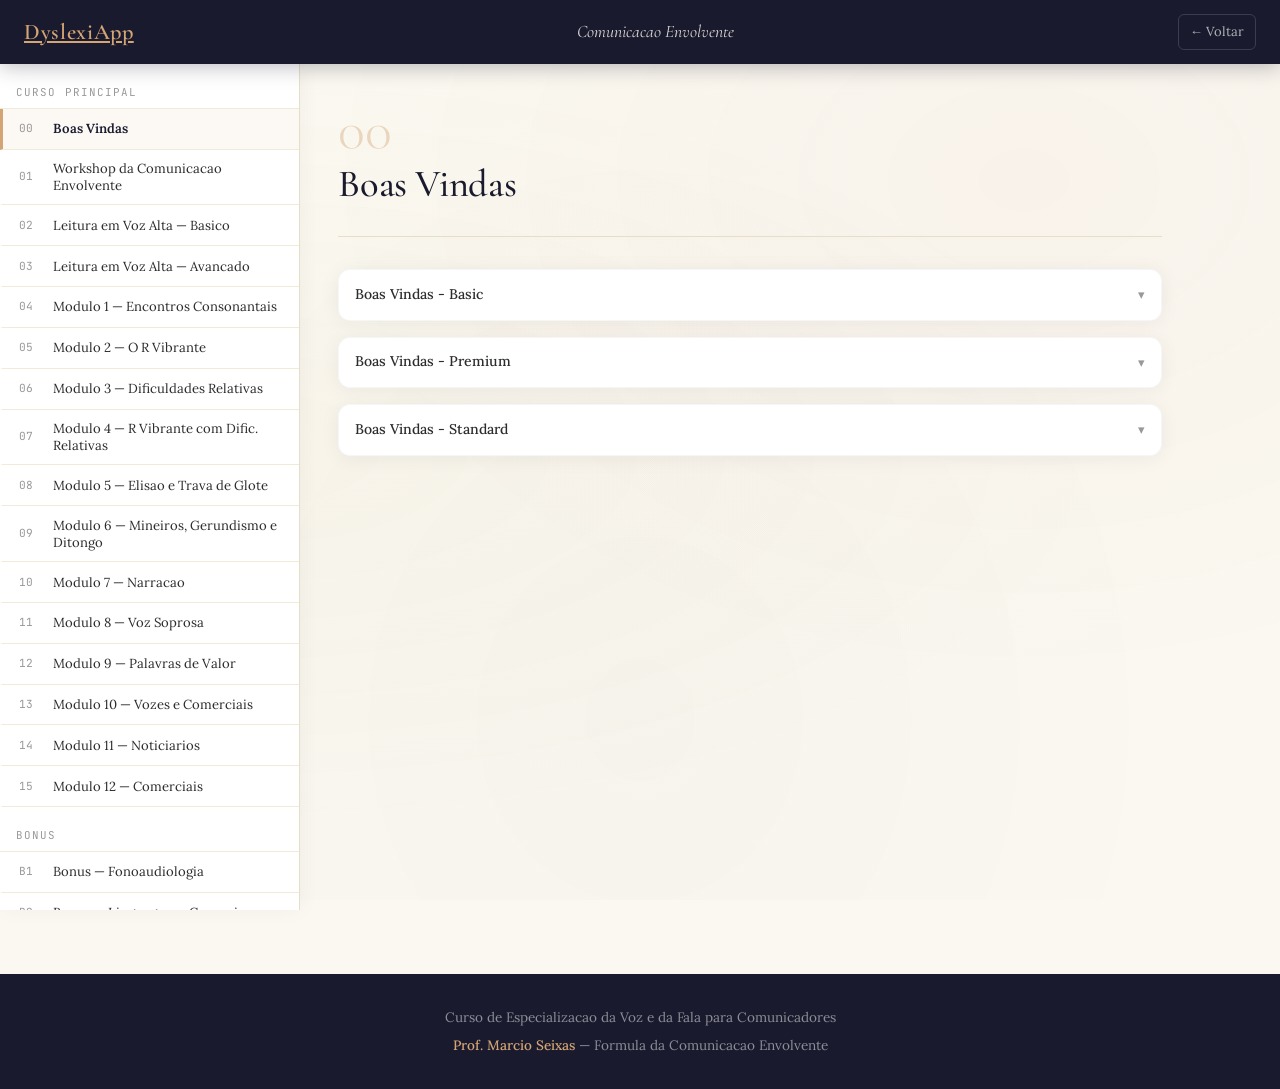
==== commit 1c48aeb0: "Restructure app: landing page, extract CSS/JS, split data - Add landing page (index.html) as hub wit" ====
--- a/comunicacao-envolvente.html
+++ b/comunicacao-envolvente.html
@@ -7,465 +7,15 @@
 <link rel="preconnect" href="https://fonts.googleapis.com">
 <link rel="preconnect" href="https://fonts.gstatic.com" crossorigin>
 <link href="https://fonts.googleapis.com/css2?family=Cormorant+Garamond:ital,wght@0,300;0,400;0,500;0,600;0,700;1,400;1,500&family=JetBrains+Mono:wght@400;500;700&family=Lora:ital,wght@0,400;0,500;0,600;0,700;1,400;1,500&display=swap" rel="stylesheet">
-<style>
-:root {
-  --navy: #1a1a2e;
-  --navy-light: #2a2a4a;
-  --navy-muted: #3d3d5c;
-  --gold: #d4a574;
-  --gold-light: #e8c9a0;
-  --gold-dark: #b8854a;
-  --cream: #faf8f0;
-  --cream-dark: #f0ead8;
-  --cream-deeper: #e6dfc8;
-  --rose: #c9485b;
-  --rose-light: #d4707f;
-  --green: #5a8a6a;
-  --green-light: #7aaa8a;
-  --text: #2c2c2c;
-  --text-muted: #6b6b6b;
-  --text-light: #999;
-  --shadow-soft: 0 2px 20px rgba(26,26,46,0.06);
-  --shadow-card: 0 4px 30px rgba(26,26,46,0.08);
-  --shadow-hover: 0 8px 40px rgba(26,26,46,0.12);
-  --radius: 6px;
-  --radius-lg: 12px;
-  --transition: 0.3s cubic-bezier(0.4, 0, 0.2, 1);
-  --font-display: 'Cormorant Garamond', Georgia, serif;
-  --font-body: 'Lora', Georgia, serif;
-  --font-mono: 'JetBrains Mono', 'Courier New', monospace;
-  --sidebar-w: 300px;
-}
-
-*, *::before, *::after { box-sizing: border-box; margin: 0; padding: 0; }
-html { scroll-behavior: smooth; }
-
-body {
-  font-family: var(--font-body);
-  background: var(--cream);
-  color: var(--text);
-  line-height: 1.7;
-  font-size: 16px;
-  min-height: 100vh;
-  overflow-x: hidden;
-}
-
-body::before {
-  content: '';
-  position: fixed;
-  inset: 0;
-  background:
-    radial-gradient(ellipse at 20% 50%, rgba(212,165,116,0.04) 0%, transparent 60%),
-    radial-gradient(ellipse at 80% 20%, rgba(201,72,91,0.03) 0%, transparent 50%),
-    radial-gradient(ellipse at 50% 80%, rgba(26,26,46,0.02) 0%, transparent 60%);
-  pointer-events: none;
-  z-index: 0;
-}
-
-h1, h2, h3, h4 { font-family: var(--font-display); font-weight: 500; line-height: 1.2; }
-h1 { font-size: clamp(2rem, 4vw, 3rem); letter-spacing: -0.02em; }
-h2 { font-size: clamp(1.5rem, 3vw, 2.2rem); letter-spacing: -0.01em; }
-h3 { font-size: clamp(1.1rem, 2vw, 1.4rem); }
-
-/* ═══ HEADER ═══ */
-header {
-  background: var(--navy);
-  color: var(--cream);
-  padding: 0.8rem 1.5rem;
-  position: sticky;
-  top: 0;
-  z-index: 200;
-  box-shadow: 0 2px 20px rgba(26,26,46,0.3);
-  display: flex;
-  align-items: center;
-  justify-content: space-between;
-  gap: 1rem;
-}
-
-.logo {
-  font-family: var(--font-display);
-  font-size: 1.3rem;
-  font-weight: 600;
-  color: var(--gold);
-  cursor: pointer;
-  letter-spacing: 0.03em;
-  white-space: nowrap;
-  text-decoration: none;
-}
-.logo span { color: var(--cream); font-weight: 300; opacity: 0.6; margin-left: 0.3em; }
-
-.header-title {
-  font-family: var(--font-display);
-  font-size: 1.1rem;
-  color: var(--cream);
-  opacity: 0.85;
-  font-weight: 400;
-  font-style: italic;
-}
-
-.header-right {
-  display: flex;
-  align-items: center;
-  gap: 1rem;
-}
-
-.back-link {
-  font-family: var(--font-body);
-  font-size: 0.82rem;
-  padding: 0.35rem 0.7rem;
-  border: 1px solid rgba(255,255,255,0.15);
-  background: transparent;
-  color: rgba(255,255,255,0.65);
-  border-radius: var(--radius);
-  cursor: pointer;
-  transition: var(--transition);
-  text-decoration: none;
-  white-space: nowrap;
-}
-.back-link:hover { color: var(--gold-light); border-color: var(--gold); background: rgba(212,165,116,0.08); }
-
-.menu-toggle {
-  display: none;
-  background: none;
-  border: 1px solid rgba(255,255,255,0.2);
-  color: var(--gold-light);
-  font-size: 1.4rem;
-  padding: 0.3rem 0.6rem;
-  border-radius: var(--radius);
-  cursor: pointer;
-  transition: var(--transition);
-  line-height: 1;
-}
-.menu-toggle:hover { border-color: var(--gold); background: rgba(212,165,116,0.1); }
-
-/* ═══ LAYOUT ═══ */
-.app {
-  display: flex;
-  min-height: calc(100vh - 54px - 80px);
-  position: relative;
-  z-index: 1;
-}
-
-/* ═══ SIDEBAR ═══ */
-.sidebar {
-  width: var(--sidebar-w);
-  min-width: var(--sidebar-w);
-  background: white;
-  border-right: 1px solid var(--cream-deeper);
-  overflow-y: auto;
-  height: calc(100vh - 54px);
-  position: sticky;
-  top: 54px;
-  box-shadow: 2px 0 20px rgba(26,26,46,0.04);
-}
-
-.sidebar-group-title {
-  font-family: var(--font-mono);
-  font-size: 0.68rem;
-  text-transform: uppercase;
-  letter-spacing: 0.1em;
-  color: var(--text-light);
-  padding: 1.2rem 1rem 0.4rem;
-  border-bottom: 1px solid var(--cream-dark);
-}
-
-.sidebar-item {
-  display: flex;
-  align-items: center;
-  gap: 0.6rem;
-  padding: 0.65rem 1rem;
-  cursor: pointer;
-  transition: var(--transition);
-  border-left: 3px solid transparent;
-  border-bottom: 1px solid var(--cream-dark);
-  position: relative;
-}
-.sidebar-item:hover { background: var(--cream); }
-.sidebar-item.active {
-  background: rgba(212,165,116,0.08);
-  border-left-color: var(--gold);
-}
-
-.sidebar-num {
-  font-family: var(--font-mono);
-  font-size: 0.7rem;
-  color: var(--text-light);
-  min-width: 24px;
-}
-
-.sidebar-label {
-  font-size: 0.82rem;
-  color: var(--text);
-  line-height: 1.3;
-  flex: 1;
-}
-.sidebar-item.active .sidebar-label { color: var(--navy); font-weight: 600; }
-
-.sidebar-progress {
-  font-family: var(--font-mono);
-  font-size: 0.65rem;
-  color: var(--text-light);
-  white-space: nowrap;
-}
-.sidebar-progress.complete { color: var(--green); font-weight: 500; }
-
-/* ═══ CONTENT ═══ */
-.content {
-  flex: 1;
-  padding: clamp(1.5rem, 3vw, 2.5rem);
-  max-width: 900px;
-  min-width: 0;
-}
-
-.module-header {
-  margin-bottom: 2rem;
-  padding-bottom: 1.5rem;
-  border-bottom: 1px solid var(--cream-deeper);
-}
-
-.module-header h2 {
-  color: var(--navy);
-  margin-bottom: 0.3rem;
-}
-
-.module-number {
-  font-family: var(--font-display);
-  font-size: 3.5rem;
-  font-weight: 300;
-  color: var(--gold);
-  line-height: 1;
-  opacity: 0.4;
-  margin-bottom: 0.2rem;
-}
-
-.apostila-btn {
-  display: inline-flex;
-  align-items: center;
-  gap: 0.5rem;
-  margin-top: 1rem;
-  padding: 0.6rem 1.2rem;
-  background: var(--navy);
-  color: var(--gold-light);
-  border: none;
-  border-radius: var(--radius);
-  font-family: var(--font-body);
-  font-size: 0.85rem;
-  cursor: pointer;
-  text-decoration: none;
-  transition: var(--transition);
-}
-.apostila-btn:hover {
-  background: var(--navy-light);
-  box-shadow: var(--shadow-card);
-  transform: translateY(-1px);
-}
-.apostila-btn svg { width: 16px; height: 16px; fill: currentColor; }
-
-/* ═══ SECTIONS ═══ */
-.section-block {
-  margin-bottom: 2.5rem;
-}
-
-.section-title {
-  font-family: var(--font-display);
-  font-size: 1.2rem;
-  color: var(--navy);
-  margin-bottom: 1rem;
-  padding-bottom: 0.5rem;
-  border-bottom: 1px solid var(--cream-deeper);
-  font-weight: 600;
-}
-
-/* ═══ VIDEO CARDS ═══ */
-.video-list {
-  display: flex;
-  flex-direction: column;
-  gap: 1rem;
-}
-
-.video-card {
-  background: white;
-  border-radius: var(--radius-lg);
-  overflow: hidden;
-  box-shadow: var(--shadow-soft);
-  border: 1px solid rgba(26,26,46,0.04);
-  transition: var(--transition);
-}
-.video-card:hover { box-shadow: var(--shadow-card); }
-
-.video-card-header {
-  display: flex;
-  align-items: center;
-  justify-content: space-between;
-  padding: 0.8rem 1rem;
-  cursor: pointer;
-  gap: 0.5rem;
-  transition: var(--transition);
-}
-.video-card-header:hover { background: var(--cream); }
-
-.video-title {
-  font-size: 0.88rem;
-  color: var(--text);
-  font-weight: 500;
-  flex: 1;
-}
-
-.video-check {
-  font-size: 0.75rem;
-  color: var(--green);
-  font-weight: 700;
-  opacity: 0;
-  transition: var(--transition);
-}
-.video-check.watched { opacity: 1; }
-
-.video-toggle {
-  font-size: 0.8rem;
-  color: var(--text-light);
-  transition: transform var(--transition);
-  user-select: none;
-}
-.video-toggle.open { transform: rotate(180deg); }
-
-.video-player-wrap {
-  display: none;
-  padding: 0 1rem 1rem;
-}
-.video-player-wrap.open { display: block; }
-
-.video-player-wrap iframe {
-  width: 100%;
-  max-width: 800px;
-  aspect-ratio: 16/9;
-  border: none;
-  border-radius: var(--radius);
-  background: var(--navy);
-}
-
-/* ═══ FOOTER ═══ */
-footer {
-  text-align: center;
-  padding: 2rem;
-  color: var(--text-muted);
-  font-size: 0.85rem;
-  border-top: 1px solid var(--cream-deeper);
-  background: white;
-  position: relative;
-  z-index: 1;
-}
-footer strong { color: var(--text); font-weight: 600; }
-
-/* ═══ ANIMATIONS ═══ */
-@keyframes fadeIn {
-  from { opacity: 0; transform: translateY(10px); }
-  to { opacity: 1; transform: translateY(0); }
-}
-
-.content { animation: fadeIn 0.4s ease; }
-
-/* ═══ APOSTILA CONTENT ═══ */
-.apostila-content {
-  margin-top: 3rem;
-  padding-top: 2rem;
-  border-top: 2px solid var(--cream-deeper);
-}
-.apostila-content h3 {
-  font-family: var(--font-display);
-  color: var(--rose);
-  font-size: 1.3rem;
-  margin: 2rem 0 1rem;
-}
-.apostila-content p {
-  margin-bottom: 1rem;
-  text-align: justify;
-}
-.exercise-block {
-  background: white;
-  border-radius: var(--radius-lg);
-  padding: 1.2rem 1.5rem;
-  margin-bottom: 1rem;
-  box-shadow: var(--shadow-soft);
-  border-left: 3px solid var(--gold);
-}
-.exercise-block .exercise-num {
-  font-family: var(--font-mono);
-  font-size: 0.75rem;
-  color: var(--gold-dark);
-  margin-bottom: 0.4rem;
-}
-.word-list {
-  font-family: var(--font-body);
-  font-size: 0.95rem;
-  line-height: 2;
-  padding: 0.8rem 0;
-}
-.exercise-instruction {
-  background: rgba(212,165,116,0.08);
-  border-radius: var(--radius);
-  padding: 1rem 1.2rem;
-  margin-bottom: 1.5rem;
-  font-size: 0.9rem;
-  color: var(--text-muted);
-  border-left: 3px solid var(--gold-light);
-}
-.dialog-line {
-  margin-bottom: 0.8rem;
-  line-height: 1.6;
-}
-.dialog-line strong {
-  color: var(--navy);
-  min-width: 60px;
-  display: inline-block;
-}
-.commercial-text {
-  background: var(--cream-dark);
-  border-radius: var(--radius);
-  padding: 1rem 1.2rem;
-  margin: 1rem 0;
-  font-size: 0.95rem;
-  line-height: 1.7;
-  text-transform: uppercase;
-  letter-spacing: 0.02em;
-}
-
-/* ═══ RESPONSIVE ═══ */
-@media (max-width: 768px) {
-  .menu-toggle { display: block; }
-  .header-title { display: none; }
-
-  .sidebar {
-    position: fixed;
-    top: 54px;
-    left: 0;
-    height: calc(100vh - 54px);
-    transform: translateX(-100%);
-    transition: transform var(--transition);
-    z-index: 150;
-    box-shadow: 4px 0 30px rgba(26,26,46,0.15);
-  }
-  .sidebar.open { transform: translateX(0); }
-
-  .sidebar-overlay {
-    display: none;
-    position: fixed;
-    inset: 0;
-    top: 54px;
-    background: rgba(26,26,46,0.3);
-    z-index: 140;
-  }
-  .sidebar-overlay.open { display: block; }
-
-  .content { padding: 1.2rem; }
-}
-</style>
+<link rel="stylesheet" href="css/style.css">
+<link rel="stylesheet" href="css/fce.css">
 </head>
 <body>
 
-<header>
+<header class="header-fce">
   <div style="display:flex;align-items:center;gap:1rem;">
     <button class="menu-toggle" onclick="toggleSidebar()" aria-label="Menu">&#9776;</button>
-    <a href="index.html" class="logo">Fluencia <span>treino</span></a>
+    <a href="index.html" class="logo">DyslexiApp</a>
   </div>
   <span class="header-title">Comunicacao Envolvente</span>
   <div class="header-right">
@@ -485,696 +35,7 @@
   <p style="margin-top:0.3rem;"><strong>Prof. Marcio Seixas</strong> — Formula da Comunicacao Envolvente</p>
 </footer>
 
-<script>
-const APOSTILA_BASE = './Curso - Fórmula da Comunicação Envolvente/Apostilas/';
-
-const COURSE_MODULES = [
-  {
-    id: 'boas-vindas', number: '00', title: 'Boas Vindas', apostila: null,
-    sections: [{
-      title: 'Boas Vindas',
-      videos: [
-        { name: 'Boas Vindas - Basic', ytId: 'JkPeyyPp_Fc' },
-        { name: 'Boas Vindas - Premium', ytId: 'xYzKXEr5ba0' },
-        { name: 'Boas Vindas - Standard', ytId: 'q5hg2FlLZ_o' }
-      ]
-    }]
-  },
-  {
-    id: 'workshop', number: '01', title: 'Workshop da Comunicacao Envolvente', apostila: null,
-    sections: [{
-      title: 'Workshop',
-      videos: [
-        { name: '1o Video do Workshop', ytId: 'oIZ7tSYq0bQ' },
-        { name: '2o Video do Workshop', ytId: 'YH2_diQF7F0' },
-        { name: '3o Video do Workshop', ytId: '6PfcBadGQKA' }
-      ]
-    }]
-  },
-  {
-    id: 'leitura-basico', number: '02', title: 'Leitura em Voz Alta — Basico', apostila: 'APOSTILA MÓDULO 1.pdf',
-    apostilaContent: '<h3>Introducao</h3><p>O curso trabalha 5 etapas de pratica de leitura: leitura silenciosa, em voz alta sozinho, diante de alguem de confianca, leitura para criancas e leitura para um grupo. Pratique no minimo 15 minutos por dia. Grave-se lendo. Trabalhe o conceito de <strong>linearidade</strong>: ler sem enfatizar nenhuma palavra.</p><h3>Estrutura</h3><p>O curso tem 5 fases. Materiais necessarios: jornal, revista, livro, historia infantil, textos curtos. O conceito fundamental e a <strong>linearidade basica</strong> &mdash; ler de forma neutra, sem interpretacao, mantendo ritmo constante.</p><h3>Exercicios de Leitura Linear</h3><div class="exercise-instruction">22 textos curtos para ler em 10 segundos cada, de um so folego, de maneira linear. Instrucoes: inspire 3 segundos, leia cada texto em ~10 segundos, sem interpretacao, apenas leitura linear. Tenha agua por perto.</div><div class="exercise-block"><div class="exercise-num">1o</div><p>Pela QUINTA ETAPA do campeonato estadual de motovelocidade serao realizados dois eventos absolutamente emocionantes para a plateia que ira vibrar com as ultrapassagens.</p></div><div class="exercise-block"><div class="exercise-num">2o</div><p>O vereador acusado de peculato foi inocentado pela comissao parlamentar de inquerito que absolveu tambem outros quatro politicos de varios partidos.</p></div><div class="exercise-block"><div class="exercise-num">3o</div><p>Neste domingo a previsao do tempo indica chuvas esparsas com trovoadas desde o sul do estado ate a regiao serrana do Rio de Janeiro.</p></div><div class="exercise-block"><div class="exercise-num">4o</div><p>O procurador geral da republica entrou com acao direta de inconstitucionalidade contra o decreto presidencial que regulamenta a venda de armas de fogo.</p></div><div class="exercise-block"><div class="exercise-num">5o</div><p>O cantor sertanejo que foi internado na semana passada com uma forte dor abdominal passa bem e deve receber alta ate o final desta tarde.</p></div><div class="exercise-block"><div class="exercise-num">6o</div><p>Na pesquisa do IBGE quatro capitais brasileiras registraram queda na producao industrial neste trimestre em comparacao com o mesmo periodo do ano anterior.</p></div><div class="exercise-block"><div class="exercise-num">7o</div><p>O presidente do Banco Central informou que a taxa basica de juros permanece inalterada ate que novos indicadores economicos justifiquem sua modificacao.</p></div><div class="exercise-block"><div class="exercise-num">8o</div><p>Dois traficantes foram presos na madrugada de ontem quando tentavam embarcar num voo internacional com quinze quilos de cocaina escondidos na bagagem.</p></div><div class="exercise-block"><div class="exercise-num">9o</div><p>Termina nesta sexta-feira o prazo para inscricao no concurso publico que vai selecionar duzentos profissionais para o quadro efetivo do Tribunal de Justica.</p></div><div class="exercise-block"><div class="exercise-num">10o</div><p>O candidato favorito nas pesquisas de intencao de voto declarou que se eleito vai priorizar investimentos na area da saude publica e da educacao basica.</p></div><div class="exercise-block"><div class="exercise-num">11o</div><p>Com a presenca de autoridades e artistas famosos foi inaugurada a nova sede do museu de arte moderna que custou aos cofres publicos mais de dez milhoes.</p></div><div class="exercise-block"><div class="exercise-num">12o</div><p>A secretaria de obras vai interditar a partir de segunda-feira a principal via de acesso ao centro da cidade para a conclusao dos trabalhos de pavimentacao.</p></div><div class="exercise-block"><div class="exercise-num">13o</div><p>A agencia nacional de telecomunicacoes aplicou multas milionarias a tres operadoras de telefonia celular por deficiencia na qualidade dos servicos prestados.</p></div><div class="exercise-block"><div class="exercise-num">14o</div><p>A crianca que caiu no poco de vinte metros de profundidade foi resgatada com vida pelos bombeiros depois de quase doze horas de trabalho ininterrupto.</p></div><div class="exercise-block"><div class="exercise-num">15o</div><p>Um eletricista morreu e dois ficaram gravemente feridos quando realizavam reparos na rede de alta tensao no bairro de Santa Cruz zona oeste do Rio.</p></div><div class="exercise-block"><div class="exercise-num">16o</div><p>Moradores de rua foram acolhidos num abrigo provisorio montado pela defesa civil para protege-los da onda de frio que atinge a regiao sul do pais.</p></div><div class="exercise-block"><div class="exercise-num">17o</div><p>Pescadores denunciam que o vazamento de oleo numa plataforma maritima esta causando a mortandade de peixes e contaminacao das praias da regiao dos lagos.</p></div><div class="exercise-block"><div class="exercise-num">18o</div><p>A delegacia de protecao ao meio ambiente prendeu dois homens que mantinham em cativeiro mais de trezentos animais silvestres entre aves e repteis.</p></div><div class="exercise-block"><div class="exercise-num">19o</div><p>O juiz da vara de infancia e juventude determinou a internacao compulsoria de adolescentes envolvidos em atos infracionais graves cometidos na regiao metropolitana.</p></div><div class="exercise-block"><div class="exercise-num">20o</div><p>A companhia de limpeza urbana promete recolher todo o lixo acumulado nas ruas em decorrencia da greve dos garis que durou cinco dias.</p></div><div class="exercise-block"><div class="exercise-num">21o</div><p>Foi encontrado morto em seu apartamento o empresario que estava sendo investigado pela policia federal por envolvimento num esquema de lavagem de dinheiro.</p></div><div class="exercise-block"><div class="exercise-num">22o</div><p>O lider comunitario que organizou a manifestacao contra o aumento da passagem de onibus disse que novas passeatas serao realizadas caso a prefeitura nao recue.</p></div>',
-    sections: [
-      { title: '1. Introducao', videos: [
-        { name: 'Introducao ao Curso', ytId: 'wgescVOui1c' }
-      ]},
-      { title: '2. Estrutura', videos: [
-        { name: 'Estrutura do Curso', ytId: 'JIctCn6RSU0' }
-      ]},
-      { title: '3. Pratica', videos: [
-        { name: 'Pratica dos Exercicios', ytId: '8irSyctr01k' },
-        { name: 'Exercicios 1 a 3 (pags. 13-14)', ytId: 'pp56N24tnIw' },
-        { name: 'Exercicios 4 a 6 (pag. 14)', ytId: 'F97x4NrMuWw' },
-        { name: 'Exercicios 7 a 9 (pags. 14-15)', ytId: '-EM2-7Q2Aug' },
-        { name: 'Exercicios 10 a 12 (pag. 15)', ytId: 'k9G5-DnfZu4' },
-        { name: 'Exercicios 13 a 15 (pag. 16)', ytId: 'Sm86dCoNvWM' },
-        { name: 'Exercicios 16 a 18 (pags. 16-17)', ytId: '2fU0223_Ucc' },
-        { name: 'Exercicios 19 a 21 (pag. 17)', ytId: '-bbzQ85x2rU' },
-        { name: 'Exercicio 22 (pag. 17)', ytId: 'kQk1ocAXc4g' }
-      ]},
-      { title: '4. Encerramento', videos: [
-        { name: 'Consideracoes Finais', ytId: 'z9QGWv_DnNc' }
-      ]}
-    ]
-  },
-  {
-    id: 'leitura-avancado', number: '03', title: 'Leitura em Voz Alta — Avancado', apostila: 'APOSTILA  MÓDULO 2.pdf',
-    apostilaContent: '<h3>Elisao Basica</h3><div class="exercise-instruction">Textos para praticar antielisao. Leia cada texto em ~10 segundos, de um so folego, de forma linear. Inspire 3 segundos antes de cada texto.</div><h3>Textos com 8 segundos</h3><div class="exercise-instruction">Ler cada texto em 8 segundos de um so folego, mantendo linearidade. Mais curtos, exigem mais controle de folego e articulacao.</div><h3>Textos com 6 segundos</h3><div class="exercise-instruction">Ler cada texto em apenas 6 segundos de um so folego. Nivel avancado de controle de folego e velocidade articulatoria.</div><h3>Condicionamento e Agilidade (10s)</h3><div class="exercise-instruction">Textos maiores para leitura em 10 segundos. Aplicando todas as tecnicas aprendidas: linearidade, articulacao precisa, controle de folego.</div><h3>Condicionamento e Agilidade II (8s)</h3><div class="exercise-instruction">Textos intermediarios para leitura em 8 segundos. Desenvolvendo agilidade articulatoria com tecnica.</div><h3>Controle do Folego</h3><div class="exercise-instruction">Exercicios para otimizar o folego durante a leitura. Textos mais longos que exigem gestao inteligente da respiracao.</div>',
-    sections: [
-      { title: '1. Elisao Basica', videos: [
-        { name: 'Elisao e Linearidade', ytId: 'MCwsi6fSC-U' },
-        { name: 'Exercicios 1 a 3 (pag. 5)', ytId: 'jLpH2I6xkJA' },
-        { name: 'Exercicios 4 a 6 (pags. 5-6)', ytId: 'SGhvlA2X3W8' },
-        { name: 'Exercicios 7 a 9 (pag. 6)', ytId: '3S6cdoAcElI' },
-        { name: 'Exercicios 10 a 12 (pag. 7)', ytId: '2ePCPV8i9XE' },
-        { name: 'Exercicios 13 a 15 (pags. 7-8)', ytId: '1ZcJhZpYkmo' },
-        { name: 'Exercicios 16 a 18 (pag. 8)', ytId: 'IjYyfd7wXBc' },
-        { name: 'Exercicios 19 a 21 (pags. 8-9)', ytId: 'Cr42yekU4q0' },
-        { name: 'Exercicio 22 (pag. 9)', ytId: 'TwIBBtw0H2c' }
-      ]},
-      { title: '2. Folego e Articulacao', videos: [
-        { name: 'Controle do Folego e Articulacao', ytId: '69xS_GNotUg' },
-        { name: '(8s) Exercicios 1 a 3 (pags. 10-11)', ytId: '8A159dZ2CK0' },
-        { name: '(8s) Exercicios 4 a 6 (pag. 11)', ytId: 'll23pC4KbS8' },
-        { name: '(8s) Exercicios 7 a 9 (pag. 12)', ytId: '3FDqUTlUKwo' },
-        { name: '(8s) Exercicios 10 a 12 (pags. 12-13)', ytId: '6UDK-hOdfmc' },
-        { name: '(8s) Exercicios 13 a 15 (pag. 13)', ytId: 'aaAh3wCD_xM' },
-        { name: '(8s) Exercicios 16 a 18 (pags. 13-14)', ytId: '06o9dk48pp8' },
-        { name: '(8s) Exercicios 19 e 20 (pag. 14)', ytId: '9OYpEnWpD4I' }
-      ]},
-      { title: '3. Folego e Articulacao II', videos: [
-        { name: '(6s) Exercicios 1 a 3 (pag. 15)', ytId: 'Urgf4CCXJR8' },
-        { name: '(6s) Exercicios 4 a 6 (pag. 16)', ytId: 'g1vOeTqG5SI' },
-        { name: '(6s) Exercicios 7 a 9 (pags. 16-17)', ytId: '-_2DCyogVS8' },
-        { name: '(6s) Exercicios 10 a 12 (pag. 17)', ytId: 'xy2EuRiaPo8' },
-        { name: '(6s) Exercicios 13 a 15 (pags. 17-18)', ytId: 'u2zLs5DBYUk' },
-        { name: '(6s) Exercicios 16 a 18 (pag. 18)', ytId: 'TexfuhZFssk' },
-        { name: '(6s) Exercicios 19 e 20 (pag. 19)', ytId: 'clfQm_7sfCY' }
-      ]},
-      { title: '4. Condicionamento e Agilidade', videos: [
-        { name: 'Aplicando as Tecnicas', ytId: 'uz4aA7xzSVA' },
-        { name: '(10s) Exercicios 1 a 3 (pags. 19-20)', ytId: 'KWTZfb-22Nk' },
-        { name: '(10s) Exercicios 4 a 6 (pags. 20-21)', ytId: 'nr6VRxK9oK8' },
-        { name: '(10s) Exercicios 7 a 9 (pag. 21)', ytId: 'Lt5S8L4LfQw' },
-        { name: '(10s) Exercicio 10 (pag. 22)', ytId: 'E_KsOXMQDEk' }
-      ]},
-      { title: '5. Condicionamento e Agilidade II', videos: [
-        { name: 'Desenvolvendo Agilidade com Tecnica', ytId: 'bZVIpA9xhbc' },
-        { name: '(8s) Exercicios 1 a 3 (pags. 22-23)', ytId: 'iM9R50FnY74' },
-        { name: '(8s) Exercicios 4 a 6 (pag. 23)', ytId: '_inEcnUk5hY' },
-        { name: '(8s) Exercicios 7 a 9 (pag. 24)', ytId: 'RvMWRjIXTuU' },
-        { name: '(8s) Exercicio 10 (pag. 24)', ytId: 'NuTeFq8Uh9E' }
-      ]},
-      { title: '6. Controle do Folego', videos: [
-        { name: 'Otimizando o Folego para a Leitura', ytId: 'y5dL_3vtKlY' },
-        { name: 'Exercicios 1 a 3 (pags. 25-26)', ytId: 'I0nSr_m0WxM' },
-        { name: 'Exercicios 4 e 5 (pag. 26)', ytId: 'xDvS0SJT15s' }
-      ]}
-    ]
-  },
-  {
-    id: 'encontros-consonantais', number: '04', title: 'Modulo 1 — Encontros Consonantais', apostila: 'APOSTILA MÓDULOS 3 a 6.pdf',
-    apostilaContent: '<h3>Encontros Consonantais</h3><div class="exercise-instruction">Combinacoes silabicas para praticar, evitando o som parasita do &ldquo;i&rdquo; (ex: &ldquo;adivogado&rdquo; em vez de &ldquo;advogado&rdquo;). Ler de maneira linear, linha por linha, inspirando entre elas. Em seguida ler o bloco todo num folego so.</div><div class="word-list">TSA &mdash; TSE &mdash; TSI &mdash; TSO &mdash; TSU</div><div class="word-list">PSA &mdash; PSE &mdash; PSI &mdash; PSO &mdash; PSU</div><div class="word-list">BZA &mdash; BZE &mdash; BZI &mdash; BZO &mdash; BZU</div><div class="word-list">DVA &mdash; DVE &mdash; DVI &mdash; DVO &mdash; DVU</div><div class="word-list">BVA &mdash; BVE &mdash; BVI &mdash; BVO &mdash; BVU</div><div class="word-list">KTU &mdash; KTO &mdash; KTI &mdash; KTE &mdash; KTA</div><div class="word-list">PTU &mdash; PTO &mdash; PTI &mdash; PTE &mdash; PTA</div><div class="word-list">FTU &mdash; FTO &mdash; FTI &mdash; FTE &mdash; FTA</div><div class="word-list">GNU &mdash; GNO &mdash; GNI &mdash; GNE &mdash; GNA</div>',
-    sections: [
-      { title: '1. Aula', videos: [
-        { name: 'Encontros Consonantais', ytId: 'rcy3Wd3xpCI' }
-      ]},
-      { title: '2. Exercicios', videos: [
-        { name: 'Exercicios pag. 8 com Audio', ytId: '4MO3u6jWZSI' },
-        { name: 'Exercicios pag. 8 sem Audio', ytId: 'lE6fHB7X6c4' },
-        { name: 'Pratica Aleatoria 1', ytId: 'QN1cXfdTBOQ' },
-        { name: 'Pratica Aleatoria 2', ytId: 'dHBsPru3HbQ' },
-        { name: 'Pratica Aleatoria 3', ytId: 'EKjE8-2xsdM' }
-      ]}
-    ]
-  },
-  {
-    id: 'r-vibrante', number: '05', title: 'Modulo 2 — O R Vibrante', apostila: 'APOSTILA MÓDULOS 3 a 6.pdf',
-    apostilaContent: '<h3>R Vibrante</h3><div class="exercise-instruction">Listas de palavras para praticar o R vibrante (vibracao da ponta da lingua). Ler cada grupo de palavras de um so folego, inspirando entre os blocos.</div><div class="exercise-block"><div class="exercise-num">Bloco 1</div><div class="word-list">ANDAR &mdash; OLHAR &mdash; BATER &mdash; SUBIR &mdash; SAIR &mdash; PEGAR &mdash; SONHAR &mdash; CORRER &mdash; CAIR &mdash; MORAR &mdash; ERRAR &mdash; TORCER</div></div><div class="exercise-block"><div class="exercise-num">Bloco 2</div><div class="word-list">CALAR &mdash; LIGAR &mdash; SORRIR &mdash; OUVIR &mdash; TECER &mdash; DEVER &mdash; COLHER &mdash; PERDER &mdash; TREMER &mdash; QUERER &mdash; VALER &mdash; DOER</div></div><div class="exercise-block"><div class="exercise-num">Bloco 3</div><div class="word-list">REGER &mdash; CRER &mdash; SABER &mdash; VIVER &mdash; DORMIR &mdash; SERVIR &mdash; PARTIR &mdash; DIGERIR &mdash; FERIR &mdash; VESTIR &mdash; SEGUIR &mdash; COBRIR</div></div>',
-    sections: [
-      { title: '1. Aula', videos: [
-        { name: 'O R Vibrante', ytId: 'gE54Sndx7IM' }
-      ]},
-      { title: '2. Exercicios', videos: [
-        { name: 'Seq. 1 com Audio', ytId: 'e3phQsoqQaE' },
-        { name: 'Seq. 1 sem Audio', ytId: 'l4xf1zSms3U' },
-        { name: 'Seq. 2 com Audio', ytId: 'nfIk0LEWNTM' },
-        { name: 'Seq. 2 sem Audio', ytId: 'SID3D65F_xQ' },
-        { name: 'Seq. 3 com Audio', ytId: 'rWPRUd0CEho' },
-        { name: 'Seq. 3 sem Audio', ytId: '7kHTIJhivnQ' }
-      ]}
-    ]
-  },
-  {
-    id: 'dificuldades-relativas', number: '06', title: 'Modulo 3 — Dificuldades Relativas', apostila: 'APOSTILA MÓDULOS 3 a 6.pdf',
-    apostilaContent: '<h3>Dificuldade Relativa</h3><div class="exercise-instruction">Textos complexos com palavras dificeis para ler de um so folego. Treine a articulacao precisa mesmo em alta velocidade. Sao aproximadamente 40 textos.</div><div class="exercise-block"><div class="exercise-num">Texto 1</div><p>Mixado o som pode ser usado para maximizar a alegria barulhenta dos participantes daquela esdruxula festividade junina.</p></div><div class="exercise-block"><div class="exercise-num">Texto 2</div><p>Quanta melancolia no cantico que reverberava na garganta poderosa do almuedao onfalopsico que entoava preces ao entardecer.</p></div><div class="exercise-block"><div class="exercise-num">Texto 3</div><p>O fonema fricativo labiodental sonoro exercita os musculos orbiculares dos labios exigindo do aprendiz disciplina na repeticao dos exercicios propostos.</p></div>',
-    sections: [
-      { title: '1. Aula', videos: [
-        { name: 'Dificuldades Relativas', ytId: 'TxxO9yKB55U' },
-        { name: 'Aula Demonstrativa', ytId: '_yAEcmeiruQ' }
-      ]},
-      { title: '2. Exercicios', videos: [
-        { name: 'Textos 1-4 pag. 10 com Audio', ytId: 'eTfE9QEiJnY' },
-        { name: 'Textos 1-4 pag. 10 sem Audio', ytId: '57PoM9FY1vc' },
-        { name: 'Textos 5-8 pags. 10-11 com Audio', ytId: 'CpguP1x4ZpU' },
-        { name: 'Textos 5-8 pags. 10-11 sem Audio', ytId: 'QxYvhLXao2U' },
-        { name: 'Textos 9-12 pag. 11 com Audio', ytId: 'z4QmFhnZtSU' },
-        { name: 'Textos 9-12 pag. 11 sem Audio', ytId: 'WaaViypzdhg' },
-        { name: 'Textos 13-16 pag. 11 com Audio', ytId: '_83ZEnA81LA' },
-        { name: 'Textos 13-16 pag. 11 sem Audio', ytId: 'u-y1tW5v_fU' },
-        { name: 'Textos 17-20 pag. 12 com Audio', ytId: 'PHVCd52AkNU' },
-        { name: 'Textos 17-20 pag. 12 sem Audio', ytId: 'KQJQj3_Retw' },
-        { name: 'Textos 21-24 pag. 12 com Audio', ytId: 'XFaiLggHr2s' },
-        { name: 'Textos 21-24 pag. 12 sem Audio', ytId: 'ggkU6LZaI-w' },
-        { name: 'Textos 25-28 pag. 13 com Audio', ytId: 'oV1pZNYnTIY' },
-        { name: 'Textos 25-28 pag. 13 sem Audio', ytId: 'cCR1pq81__0' },
-        { name: 'Textos 29-32 pag. 13 com Audio', ytId: 'nJnBXu2U0ko' },
-        { name: 'Textos 29-32 pag. 13 sem Audio', ytId: 'AjZROea_Cn4' },
-        { name: 'Textos 33-36 pag. 14 com Audio', ytId: 'mAeDkGOaM7U' },
-        { name: 'Textos 33-36 pag. 14 sem Audio', ytId: 'sHyGPM-6M88' },
-        { name: 'Textos 37-40 pag. 14 com Audio', ytId: 'oIblDw9gTgI' },
-        { name: 'Textos 37-40 pag. 14 sem Audio', ytId: 'M7qRE5tAH34' }
-      ]}
-    ]
-  },
-  {
-    id: 'r-vibrante-dificuldades', number: '07', title: 'Modulo 4 — R Vibrante com Dific. Relativas', apostila: 'APOSTILA MÓDULOS 3 a 6.pdf',
-    apostilaContent: '<h3>R Vibrante com Dificuldade Relativa</h3><div class="exercise-instruction">Grupos de palavras e frases combinando R vibrante com vocabulario dificil. Ler cada grupo de um so folego, inspirando entre eles.</div><div class="exercise-block"><div class="exercise-num">Grupo 1</div><div class="word-list">Amarelar &mdash; Gratinar &mdash; Grasnar &mdash; Obtemperar &mdash; Produzir</div></div><div class="exercise-block"><div class="exercise-num">Grupo 2</div><div class="word-list">Furtar &mdash; Puncar &mdash; Tercar &mdash; Ascendencia &mdash; Ascensional</div></div><div class="exercise-block"><div class="exercise-num">Grupo 3</div><div class="word-list">Sacrisquiatico &mdash; Fluorescenico &mdash; Quinquagenario</div></div><div class="exercise-block"><div class="exercise-num">Grupo 4</div><div class="word-list">Perscrutar &mdash; Pressupor &mdash; Preterir &mdash; Procrastinar &mdash; Profetizar</div></div><div class="exercise-block"><div class="exercise-num">Grupo 5</div><div class="word-list">Reverberar &mdash; Retrogradar &mdash; Recrudescer &mdash; Regurgitar &mdash; Repatriar</div></div>',
-    sections: [
-      { title: '1. Aula', videos: [
-        { name: 'O R Vibrante com Dificuldades Relativas', ytId: 'zpvYs80SYys' }
-      ]},
-      { title: '2. Exercicios', videos: [
-        { name: 'Seq. 1-3 pag. 15 com Audio', ytId: 'CnIC5FdjNjg' },
-        { name: 'Seq. 1-3 pag. 15 sem Audio', ytId: 'cYlg1j5kqzE' },
-        { name: 'Seq. 4-6 pags. 15-16 com Audio', ytId: 'qMaaVLXcUQE' },
-        { name: 'Seq. 4-6 pags. 15-16 sem Audio', ytId: 'DlTvM2xoBp8' },
-        { name: 'Seq. 7-9 pag. 16 com Audio', ytId: 'lJLu8hDNBRA' },
-        { name: 'Seq. 7-9 pag. 16 sem Audio', ytId: 'IFqe5Jk6FUg' },
-        { name: 'Seq. 10-11 pag. 16 com Audio', ytId: '8c_ogiWfX8w' },
-        { name: 'Seq. 10-11 pag. 16 sem Audio', ytId: 'thnt7bWfbPI' }
-      ]}
-    ]
-  },
-  {
-    id: 'elisao-glote', number: '08', title: 'Modulo 5 — Elisao e Trava de Glote', apostila: 'APOSTILA MÓDULO 7.pdf',
-    apostilaContent: '<h3>Elisao</h3><p>Elisao e o fenomeno de &ldquo;engolir&rdquo; vogais quando duas vogais se encontram entre palavras. Exemplo: &ldquo;QUINTETAPA&rdquo; em vez de &ldquo;QUINTA ETAPA&rdquo;. O treinamento de antielisao e fundamental para comunicacao profissional.</p><h3>Exercicios Antielisao</h3><div class="exercise-instruction">~28 textos mostrando erros comuns de elisao e suas correcoes. Os textos mostram palavras emendadas (com elisao) e depois a forma correta em MAIUSCULAS. Leia de um so folego, de forma linear.</div><div class="exercise-block"><div class="exercise-num">Texto 1</div><p>Pela quintetapa do campeonato... mas prefiro dizer de forma correta que esta e a QUINTA ETAPA do campeonato.</p></div><div class="exercise-block"><div class="exercise-num">Texto 2</div><p>O vereador acusado de peculato foiinocentado... a forma correta: FOI INOCENTADO pela comissao.</p></div><div class="exercise-block"><div class="exercise-num">Texto 3</div><p>Neste domingo a previsao do tempoindicachuvas... correto: TEMPO INDICA CHUVAS esparsas com trovoadas.</p></div>',
-    sections: [
-      { title: '1. Aula', videos: [
-        { name: 'Elisao', ytId: '0SbjxugJDJ4' },
-        { name: 'Ortoepia e Crase', ytId: 'nq0lX-FD5UA' },
-        { name: 'Trava de Glote', ytId: 'ZzBPWPqKN3w' }
-      ]},
-      { title: '2. Exercicios', videos: [
-        { name: 'Textos 1-4 pag. 7 com Audio', ytId: '0XuW1n4F9MQ' },
-        { name: 'Textos 1-4 pag. 7 sem Audio', ytId: 'nl2mmc5nLPI' },
-        { name: 'Textos 5-8 pags. 7-8 com Audio', ytId: '89s8meYxK0g' },
-        { name: 'Textos 5-8 pags. 7-8 sem Audio', ytId: 'uY23KRC9g88' },
-        { name: 'Textos 9-12 pags. 8-9 com Audio', ytId: '9NKMgEaOoew' },
-        { name: 'Textos 9-12 pags. 8-9 sem Audio', ytId: 'Kb2d-KW5ZJk' },
-        { name: 'Textos 13-16 pag. 9 com Audio', ytId: 'l0Q5tnvzLNM' },
-        { name: 'Textos 13-16 pag. 9 sem Audio', ytId: '6K24BFvsVUo' },
-        { name: 'Textos 17-20 pags. 9-10 com Audio', ytId: 'fOO1RMBO90o' },
-        { name: 'Textos 17-20 pags. 9-10 sem Audio', ytId: 'BZ44GzCv04s' },
-        { name: 'Textos 21-24 pag. 10 com Audio', ytId: 'QKNIB_f736g' },
-        { name: 'Textos 21-24 pag. 10 sem Audio', ytId: '9QFhn5LDlX0' },
-        { name: 'Textos 25-28 pag. 11 com Audio', ytId: '9kze4rN8ne0' },
-        { name: 'Textos 25-28 pag. 11 sem Audio', ytId: 'EFYy-rSydwk' }
-      ]},
-      { title: '3. Praticando com Marcio Seixas', videos: [
-        { name: 'Professor Elisanico — Guia', ytId: 'l-C-rY4LwUY' },
-        { name: 'Aluno 1', ytId: 'vYahHDxSJwU' },
-        { name: 'Aluno 2', ytId: 'Bmk5mRWUO5k' },
-        { name: 'Aluno 3', ytId: 'bo-SV15fdUc' },
-        { name: 'Aluno 4', ytId: 'h-b3-alLBMY' },
-        { name: 'Aluno 5', ytId: 'FKBXYeb9taw' },
-        { name: 'Aluno 6', ytId: 'Jr1W1f53_gk' },
-        { name: 'Aluno 7', ytId: 'oIvM-zChMQA' },
-        { name: 'Professor', ytId: 'RAx6xcyQYr0' }
-      ]}
-    ]
-  },
-  {
-    id: 'mineiros-ditongo', number: '09', title: 'Modulo 6 — Mineiros, Gerundismo e Ditongo', apostila: 'APOSTILA MÓDULO 8.pdf',
-    apostilaContent: '<h3>Exercicios de Articulacao Especifica</h3><div class="exercise-instruction">Combatendo o &ldquo;mineirismo&rdquo;: &ldquo;conversano&rdquo;, &ldquo;comeno&rdquo;, &ldquo;abasteceno&rdquo;, &ldquo;descobrino&rdquo;, &ldquo;subino&rdquo;, &ldquo;entendeno&rdquo;, &ldquo;explicano&rdquo;. Ler de maneira linear linha por linha, inspirando entre elas. Em seguida ler todo o bloco num folego so.</div><div class="exercise-block"><div class="exercise-num">Bloco 1</div><div class="word-list">AMACIANDO &mdash; COMPARANDO &mdash; ESTABELECENDO &mdash; CRESCENDO &mdash; INDO &mdash; ABATENDO &mdash; EQUIPANDO &mdash; EQUIPARANDO &mdash; APROXIMANDO &mdash; LENDO &mdash; VOLTANDO &mdash; EXPORTANDO &mdash; IMPORTANDO &mdash; DEGRADANDO &mdash; RINDO</div></div><div class="exercise-block"><div class="exercise-num">Bloco 2</div><div class="word-list">PREFERINDO &mdash; ESCOLHENDO &mdash; PARTICIPANDO &mdash; TREINANDO &mdash; FERINDO &mdash; MARCANDO &mdash; INCOMODANDO &mdash; COMECANDO &mdash; IMPONDO &mdash; BEBENDO &mdash; INVADINDO &mdash; CONQUISTANDO &mdash; DERRAMANDO &mdash; DIGLADIANDO</div></div><div class="exercise-block"><div class="exercise-num">Bloco 3</div><div class="word-list">COLHENDO &mdash; PISANDO &mdash; PLANTANDO &mdash; CRESCENDO &mdash; ESPALHANDO &mdash; ADUBANDO &mdash; ASPERGINDO &mdash; FORTIFICANDO &mdash; CERCANDO &mdash; OLHANDO &mdash; CORTANDO &mdash; AGUANDO &mdash; SEPARANDO &mdash; SELECIONANDO &mdash; PORTANDO</div></div><div class="exercise-block"><div class="exercise-num">Bloco 4</div><div class="word-list">DIRIGINDO &mdash; APRENDENDO &mdash; DEMARCANDO &mdash; COMPRANDO &mdash; OUVINDO &mdash; INOCULANDO &mdash; FERTILIZANDO &mdash; ATENDENDO &mdash; LIMPANDO &mdash; HOMENAGEANDO &mdash; SORRINDO &mdash; CHORANDO &mdash; SECANDO &mdash; FECHANDO</div></div><div class="exercise-block"><div class="exercise-num">Bloco 5</div><div class="word-list">FLECHANDO &mdash; ENFRENTANDO &mdash; COMBATENDO &mdash; BRIGANDO &mdash; BEIJANDO &mdash; RELAXANDO &mdash; RELATANDO &mdash; REPORTANDO &mdash; RISCANDO &mdash; BEIRANDO &mdash; FIXANDO &mdash; RASGANDO &mdash; INQUIRINDO &mdash; DISCURSANDO &mdash; DEPENDENDO</div></div><div class="exercise-block"><div class="exercise-num">Bloco 6</div><div class="word-list">ARFANDO &mdash; GOSTANDO &mdash; DECOLANDO &mdash; PONDO &mdash; TIRANDO &mdash; OLHANDO &mdash; COZINHANDO &mdash; FRITANDO &mdash; RETIRANDO &mdash; SECANDO &mdash; ESPIRRANDO &mdash; PAUTANDO &mdash; TRABALHANDO &mdash; URDINDO &mdash; TRAMANDO &mdash; DEBATENDO</div></div><div class="exercise-block"><div class="exercise-num">Bloco 7</div><div class="word-list">EMBELEZANDO &mdash; EXPERIMENTANDO &mdash; IMPULSIONANDO &mdash; DECOLANDO &mdash; ATERRISSANDO &mdash; IMPREGNANDO &mdash; VISLUMBRANDO &mdash; AMARGANDO &mdash; UMIDIFICANDO &mdash; TRANSPARECENDO &mdash; MINISTRANDO</div></div><div class="exercise-block"><div class="exercise-num">Bloco 8</div><div class="word-list">HUMILHANDO &mdash; PARTICIPANDO &mdash; IMPACTANDO &mdash; CHUVISCANDO &mdash; TEMPORIZANDO &mdash; TROVEJANDO &mdash; ACINZENTANDO &mdash; ESPAIRECENDO &mdash; COINCIDINDO &mdash; PRETENDENDO &mdash; APODRECENDO &mdash; AMADURECENDO</div></div><div class="exercise-block"><div class="exercise-num">Bloco 9</div><div class="word-list">FLEXIBILIZANDO &mdash; COMPREENDENDO &mdash; DESCONSIDERANDO &mdash; ESPARGINDO &mdash; AMEALHANDO &mdash; ACUMULANDO &mdash; DEMARCANDO &mdash; DEAMBULANDO &mdash; SINGRANDO &mdash; VELEJANDO &mdash; ASSISTINDO</div></div><div class="exercise-block"><div class="exercise-num">Textos com gerundio</div><p>FUI CHEGANDO AO GUICHET E TIRANDO DA BOLSA OS INGRESSOS PARA O PORTEIRO QUE ESTAVA RESMUNGANDO MESMO ASSIM ACABOU INDICANDO O MEU LUGAR NA PLATEIA.</p><p>A CRIANCA CHEGOU FUNGANDO, CHORANDO POR CAUSA DA FEBRE QUE FICOU ATORMENTANDO A POBREZINHA A NOITE INTEIRA NO EXATO MOMENTO QUE EU ESTAVA PREPARANDO A MESA DE LANCHE.</p></div><h3>Exercicios Antigerundismo</h3><div class="exercise-instruction">Ler todos os blocos num folego so, de maneira linear. Exercicios de conjugacao para erradicar o gerundismo.</div><div class="exercise-block"><div class="exercise-num">Conjugacao 1</div><p>Eu vou fazer, tu vais fazer, ele vai fazer, ela vai fazer, nos vamos fazer, vos ides fazer, eles vao fazer de tudo para debelar o gerundismo.</p></div><div class="exercise-block"><div class="exercise-num">Conjugacao 2</div><p>Eu vou enviar, tu vais enviar, ele vai enviar, ela vai enviar, nos vamos enviar, vos ides enviar, eles vao enviar o gerundismo para o buraco de onde ele nao deveria ter saido.</p></div><div class="exercise-block"><div class="exercise-num">Conjugacao 3</div><p>Eu vou evitar, tu vais evitar, ele vai evitar, ela vai evitar, nos vamos evitar, vos ides evitar, eles vao evitar a todo custo falar com gerundismo.</p></div><div class="exercise-block"><div class="exercise-num">Conjugacao 4</div><p>Eu vou tentar, tu vais tentar, ele vai tentar, nos vamos tentar, vos ides tentar, eles vao tentar de tudo para erradicar o gerundismo do seu modo de falar.</p></div><div class="exercise-block"><div class="exercise-num">Conjugacao 5</div><p>Eu nao vou falar, tu nao vais falar, ele nao vai falar, ela nao vai falar, nos nao vamos falar, vos nao ides falar, eles nao vao mais falar com gerundismo.</p></div><div class="exercise-block"><div class="exercise-num">Conjugacao 6</div><p>Eu vou estudar, tu vais estudar, ele vai estudar, ela vai estudar, nos vamos estudar, vos ides estudar, eles vao estudar diariamente esses exercicios para erradicar o gerundismo do vocabulario.</p></div><div class="exercise-block"><div class="exercise-num">Mais conjugacoes</div><p>Eu vou enviar / descontar / fornecer / conhecer / mostrar / esperar / assistir / ler / abastecer / preparar / comprar / comparar / viajar / comecar / determinar / anotar / distribuir &mdash; todas conjugadas em todas as pessoas sem gerundismo.</p></div><h3>Como Evitar a Morte do Ditongo</h3><div class="exercise-instruction">Ler linha por linha, inspirando lentamente ao final de cada frase. Em seguida ler as tres linhas de um so folego. Pronuncie claramente os ditongos: -eiro, -eira, etc.</div><div class="exercise-block"><div class="exercise-num">Grupo 1</div><div class="word-list">Carneiro, terreiro, berreiro, banheiro, janeiro, fevereiro<br>Solteiro, colhereiro, tesoureiro, companheiro, fevereiro, janeiro<br>Dinheiro, cabeleireiro, celeiro, travesseiro, janeiro, fevereiro</div></div><div class="exercise-block"><div class="exercise-num">Grupo 2</div><div class="word-list">Funileiro, futriqueiro, fogueteiro, prateleira, coleira, poleiro, enfermeiro<br>Leiteiro, primeiro, ferramenteiro, fevereiro, alcoviteiro, biscoiteiro<br>Queijeiro, caloteiro, bananeira, pedreira, beira, feira, fevereiro, janeiro</div></div><div class="exercise-block"><div class="exercise-num">Grupo 3</div><div class="word-list">Empreiteira, feiticeira, cadeira, ceifadeira, torradeira, sopeira<br>Trapaceira, barateira, fileira, cerzideira, costureira, trepadeira, altaneira<br>Palmeira, gaveteiro, masseira, carreira, celeiro, cafezeiro, arrozeiro</div></div><div class="exercise-block"><div class="exercise-num">Grupo 4</div><div class="word-list">Roseira, furadeira, tornozeleira, aguaceiro, fumaceira, braseiro, despenhadeiro<br>Desfiladeiro, pesqueiro, ligeiro, atoleiro, passageiro, fogareiro, papeleiro<br>Britadeira, brigadeiro, cozinheiro, confeiteiro, espreguicadeira, abacateiro</div></div><div class="exercise-block"><div class="exercise-num">Grupo 5</div><div class="word-list">Cerejeira, coqueiro, mangueira, matreiro, marmeleiro, atoleiro, parteiro, macieira<br>Enceradeira, britadeira, ameixa, roqueira, feira, beira estradeira, pipoqueira<br>Churrasqueira, merendeira, rendeira, videira, parideira, jaqueira</div></div><div class="exercise-block"><div class="exercise-num">Grupo 6</div><div class="word-list">Goiabeira, obreira, pinheiro, laranjeira, espinheiro, galinheiro, bombeiro<br>Geleira, parafusadeira, carpideira, caldeira, atadeiro, arruaceiro, presepeiro<br>Estreito, biboqueira, borracheiro, bueiro, cajueiro, cachoeira, cuneiforme</div></div><div class="exercise-block"><div class="exercise-num">Grupo 7</div><div class="word-list">Formigueiro, canhoneiro, tropeiro, fuleiro, terceiro, domingueiro, bravateiro, vaqueiro<br>Verdadeiro, paradeiro, casamenteiro, guerrilheiro, ensarilheiro, pantaneiro<br>Leiloeiro, relojoeiro, marmiteiro, pedreiro, ladrilheiro, engenheiro</div></div><h3>Frases com Ditongos</h3><div class="exercise-block"><p>O ENGENHEIRO Lauro Aurelio MOREIRA reclamou do trabalho executado pelo LADRILHEIRO em sua casa.</p></div><div class="exercise-block"><p>O CAVALEIRO teve sua marcha interrompida pela PORTEIRA que estava LIGEIRAMENTE emperrada.</p></div><div class="exercise-block"><p>O CARPINTEIRO nao entregou o movel INTEIRAMENTE montado e ainda esqueceu de limpa-lo.</p></div><div class="exercise-block"><p>O ENFERMEIRO Paulo Emilio PEREIRA deu uma SEMENTEIRA de presente para sua mae.</p></div><div class="exercise-block"><p>O FOGAREIRO estava repleto de alcool quando a LAVADEIRA colocou as toalhas para secar.</p></div><div class="exercise-block"><p>A ESCAVADEIRA trabalhava PRIMEIRO em ritmo lento, depois de forma LIGEIRA.</p></div><div class="exercise-block"><p>O PESQUEIRO de trutas estava lotado de clientes que usavam PENEIRAS para capturar os filhotes.</p></div><div class="exercise-block"><p>O LANTERNEIRO tentou consertar o carro velho e enferrujado do PADEIRO OLIVEIRA.</p></div><div class="exercise-block"><p>Pilotar uma COLHEITADEIRA e para profissionais e nao para um MARINHEIRO de primeira viagem.</p></div><div class="exercise-block"><p>ABACATEIRO carregado de frutos em JANEIRO e um fato excepcional na cidade de JUAZEIRO.</p></div><div class="exercise-block"><p>Manoel SILVEIRA mexeu num VESPEIRO achando que tinha descoberto uma casa de abelhas.</p></div><div class="exercise-block"><p>Escapou do ATOLEIRO mas nao conseguiu se desviar do buraco na SOLEIRA da porta.</p></div><div class="exercise-block"><p>O excelente reporter ANDRE TRIGUEIRO se desenvolveu depressa mas PRIMEIRO estagiou numa emissora de radio.</p></div><div class="exercise-block"><p>Todo pimpao e FAGUEIRO o CORNETEIRO saiu do refeitorio para tocar a alvorada.</p></div><div class="exercise-block"><p>Numa gleba generosa havia pelo menos 10 LARANJEIRAS e 12 MACIEIRAS vertendo frutos.</p></div><div class="exercise-block"><p>FOGUETEIRO respeitado pelos organizadores de festas juninas passou o ano INTEIRO confeccionando novos baloes.</p></div><div class="exercise-block"><p>Pediu feijao TROPEIRO ao garcom que distraido trouxe uma SOPEIRA repleta de nabos INTEIROS.</p></div><div class="exercise-block"><p>O FAROLEIRO Oto RIBEIRO trabalhando como SINALEIRO optou por ser PADEIRO.</p></div><div class="exercise-block"><p>O FORRAGEIRO preferido do plantel foi substituido por raiz de PESSEGUEIRO e folhas de GOIABEIRA.</p></div><div class="exercise-block"><p>EMPREITEIRO assoberbado de trabalho nao consegue atender as exigencias do ENGENHEIRO MEIRA Santos.</p></div><div class="exercise-block"><p>MINEIROS fanaticos pelo CRUZEIRO infernizam os torcedores do PINHEIROS Futebol Clube.</p></div><div class="exercise-block"><p>PETROLEIROS embarcados reivindicam CARTEIRA assinada em solidariedade aos COMPANHEIROS.</p></div><div class="exercise-block"><p>O JORNALEIRO entregava as revistas sempre no horario certo ao contrario do CARTEIRO.</p></div><div class="exercise-block"><p>TROPEIRO corajoso nao teve a audacia de se aproximar da beira do DESFILADEIRO.</p></div><div class="exercise-block"><p>CEREJEIRAS em flor sao lindas mas o COQUEIRO nao consegue despertar tanto fascinio.</p></div><div class="exercise-block"><p>O BRASEIRO finalmente ficou incandescente para que o CHURRASQUEIRO pudesse executar seu trabalho.</p></div><div class="exercise-block"><p>A MERENDEIRA que era RENDEIRA nas horas vagas oferecia as criancas um BRIGADEIRO delicioso.</p></div><div class="exercise-block"><p>Todo mes de dezembro a VIDEIRA da casa da PIPOQUEIRA ficava carregada de cachos.</p></div><div class="exercise-block"><p>A MANTEGUEIRA ficava suja porque a mulher SOLTEIRA abria a embalagem de MANEIRA errada.</p></div><div class="exercise-block"><p>As historias da FEITICEIRA atrapalhada divertiam as criancas quando ela ficava presa no ATOLEIRO.</p></div>',
-    sections: [
-      { title: '1. Aula — Mineiros e Ditongo', videos: [
-        { name: 'Mineiros e Como Evitar a Morte do Ditongo', ytId: 'pSs1VZjBPXw' }
-      ]},
-      { title: '2. Aula — Gerundismo', videos: [
-        { name: 'Gerundismo', ytId: 'EYFWr4_C4rI' }
-      ]},
-      { title: '3. Exercicios — Mineiros', videos: [
-        { name: 'Seq. 1-3 pag. 5 com Audio', ytId: 'u8De5BHOI2Y' },
-        { name: 'Seq. 1-3 pag. 5 sem Audio', ytId: 'SIu3mODlTzc' },
-        { name: 'Seq. 4-6 pags. 5-6 com Audio', ytId: 'd_XPvNvP6nI' },
-        { name: 'Seq. 4-6 pags. 5-6 sem Audio', ytId: 'uJCtKyGVAIU' },
-        { name: 'Seq. 7-9 pag. 6 com Audio', ytId: 'msFGLlHPmZU' },
-        { name: 'Seq. 7-9 pag. 6 sem Audio', ytId: '4A9wKbeIfpQ' },
-        { name: 'Seq. 10-11 pag. 6 com Audio', ytId: 'STyHAwPzrNY' },
-        { name: 'Seq. 10-11 pag. 6 sem Audio', ytId: 'FYK3NwvVbYs' },
-        { name: 'Textos 1-3 pags. 6-7 com Audio', ytId: 'nS3d6FAMivg' },
-        { name: 'Textos 1-3 pags. 6-7 sem Audio', ytId: 'axEvgq71_1M' },
-        { name: 'Textos 4-6 pag. 7 com Audio', ytId: 'kA_dh6p5LS0' },
-        { name: 'Textos 4-6 pag. 7 sem Audio', ytId: 'iD3RczKltdk' },
-        { name: 'Texto 7 pag. 7 com Audio', ytId: 'C0vOSd_e38Q' },
-        { name: 'Texto 7 pag. 7 sem Audio', ytId: '5LENg78O5b0' }
-      ]},
-      { title: '4. Exercicios — Ditongo', videos: [
-        { name: 'Seq. 1-3 pag. 11 com Audio', ytId: 'SJ8R4FMyu-E' },
-        { name: 'Seq. 1-3 pag. 11 sem Audio', ytId: 'nE6NTvhVRTU' },
-        { name: 'Seq. 4-5 pag. 11 com Audio', ytId: 'PHbrLA-6NW4' },
-        { name: 'Seq. 4-5 pag. 11 sem Audio', ytId: '0IibSOymgfM' },
-        { name: 'Seq. 6-7 pag. 12 com Audio', ytId: 'k4v2sCTdKM4' },
-        { name: 'Seq. 6-7 pag. 12 sem Audio', ytId: '_j4aeup7DVc' },
-        { name: 'Textos 1-3 pag. 13 com Audio', ytId: 'snX-0yTN5VM' },
-        { name: 'Textos 1-3 pag. 13 sem Audio', ytId: '4QhVnlGz0eI' },
-        { name: 'Textos 4-6 pag. 13 com Audio', ytId: 'K3O5eJUly3Q' },
-        { name: 'Textos 4-6 pag. 13 sem Audio', ytId: '0ane1aThoVo' },
-        { name: 'Textos 7-9 pag. 13 com Audio', ytId: 'kl1iZq83lFg' },
-        { name: 'Textos 7-9 pag. 13 sem Audio', ytId: '2OcIpnge67M' },
-        { name: 'Textos 10-12 pag. 14 com Audio', ytId: 'ZBm3pON4YAc' },
-        { name: 'Textos 10-12 pag. 14 sem Audio', ytId: 'zBVsa-vyRFY' },
-        { name: 'Textos 13-15 pag. 14 com Audio', ytId: 'EUmz2Ji8A1c' },
-        { name: 'Textos 13-15 pag. 14 sem Audio', ytId: '7YHPNNlqFbo' },
-        { name: 'Textos 16-18 pag. 14 com Audio', ytId: 'ZtX9Ef6wnII' },
-        { name: 'Textos 16-18 pag. 14 sem Audio', ytId: 'GtN-8NWb7S8' },
-        { name: 'Textos 19-21 pags. 14-15 com Audio', ytId: 'fFTFDPv3NhM' },
-        { name: 'Textos 19-21 pags. 14-15 sem Audio', ytId: 'tjT03ogkYPo' },
-        { name: 'Textos 22-24 pag. 15 com Audio', ytId: 'E3wVPdapAvU' },
-        { name: 'Textos 22-24 pag. 15 sem Audio', ytId: 'kgEOh42yxLs' },
-        { name: 'Textos 25-27 pag. 15 com Audio', ytId: '_7C4T5BD38k' },
-        { name: 'Textos 25-27 pag. 15 sem Audio', ytId: 'S-S1SEwQE84' },
-        { name: 'Textos 28-30 pags. 15-16 com Audio', ytId: '-fRXyRNLUWk' },
-        { name: 'Textos 28-30 pags. 15-16 sem Audio', ytId: 'AkL9tsFwXnk' }
-      ]}
-    ]
-  },
-  {
-    id: 'narracao', number: '10', title: 'Modulo 7 — Narracao', apostila: 'APOSTILA MÓDULO 9.pdf',
-    apostilaContent: '<h3>Exercicios de Narracao</h3><div class="exercise-instruction">Textos narrativos para praticar narracao com voz envolvente. Leia cada texto aplicando as tecnicas de linearidade, articulacao e interpretacao aprendidas nos modulos anteriores.</div><div class="exercise-block"><div class="exercise-num">Texto 1</div><p>O empreiteiro precisava com urgencia se desfazer de seu imovel. O tempo para ele naquele momento valia ouro. Entregou-se de corpo e alma a reforma de seu unico bem. Descascou as paredes, tirou o forro de madeira, trocou por gesso com sancas. Nao satisfeito, substituiu todo o piso de tabua corrida por lajotas, tirou os ladrilhos quebrados, e trocou todo o sistema hidraulico e eletrico. Queria melhorar a aparencia daquele recanto. Terminada a reforma, olhou orgulhoso sua obra com a certeza inabalavel de que faria um bom negocio em poucos dias.</p></div><div class="exercise-block"><div class="exercise-num">Texto 2</div><p>Impaciente com sua tendencia a engordar, voce procura um endocrinologista. Exagero? Vaidade extremada? Silhueta desfavoravel? Sao tantas as possibilidades, tao variadas as respostas. E no fim, ao longo de uma penosa bateria de exames medicos, o veredicto: comida quase sem sal, habitos alimentares saudaveis, caminhadas sob o sol, ginastica localizada, reducao drastica de calorias nas refeicoes. Nos finais de semana, talvez, apenas TALVEZ, um copo de refrigerante, ou um copo de duzentos mililitros de cerveja.</p></div><div class="exercise-block"><div class="exercise-num">Texto 3</div><p>Nervosa, a mulher bem vestida equilibrando-se em saltos muito altos gesticulava histerica expondo-se perigosamente na via publica. Seu semblante crispado era uma demonstracao inequivoca de seu deploravel estado psicologico. Gritava obscenidades acompanhadas de gestos nao menos obscenos. As vezes parecia se jogar na frente dos veiculos provocando angustia nas pessoas que testemunhavam a estranha movimentacao. A mulher atraia a curiosidade dos motoristas, que nao diminuiam a marcha para verificar o estranho comportamento.</p></div><div class="exercise-block"><div class="exercise-num">Texto 4</div><p>Benito Falbo, avesso a falcatruas, entregou a freguesia uma sacola de plastico contendo doze itens hortifrutigranjeiros. Dentre eles, dois cachos de uva Italia, doze bananas d\'agua e espinafre. Seu semblante severo sinalizava que havia em seu intimo um intenso conflito. Sem que a freguesia, entre atonita e constrangida, pudesse esbocar o menor gesto que fosse, ouviu Benito murmurar entredentes: o proprietario da barraca ensacava produtos imprestaveis como se fossem vicosos. Para agir assim ele contava com a conivencia dos fiscais.</p></div><div class="exercise-block"><div class="exercise-num">Texto 5</div><p>Durante anos o velho paroco reinou na pequena localidade de Vila Nova Granada, cidadezinha de dois mil e oitocentos habitantes, a sudoeste de Mar de Espanha, Minas Gerais. De idade avancada, conhecia cada morador das cercanias pelos nomes, conhecia-lhes os problemas, para os quais tinha na ponta da lingua uma solucao escavada nos salmos que pregava. Afavel, porem altivo, solicito sem subserviencia, ouvia, mas nao se envolvia, abencoava imbuido de fe, reprovava com um olhar para relevar em seguida com um gesto suave das maos.</p></div><div class="exercise-block"><div class="exercise-num">Texto 6</div><p>Irascivel, aspero, afoito, rispido no limite da grosseria, aquele politico nao tardou a pagar caro por seus erros. Sua indole era conhecida por todos especialmente pela midia, sem excecao. Possuidor de indole psicotica, de ideias ultrapassadas, ostentava uma cultura estranha. Seu passatempo predileto era bizarro: adorava irritar o Cacique Juruna, provocando-o, expondo-o ao ridiculo. Certa vez, durante uma entrevista tumultuada a jornalistas, a maioria estrangeiros, declarou com profundo desdem que o autoctone era um aculturado exotico.</p></div><div class="exercise-block"><div class="exercise-num">Texto 7</div><p>Expedito vivia contando vantagens sobre o seu celibato. Mas finalmente seu dia de homem que procura estabilidade chegou. Terminado o jantar na casa da namorada, ficou de pe, aprumou-se como a ensaiar um discurso, pigarreou e pediu a mao de Tereza em casamento. Recebeu um sonoro &ldquo;NAO&rdquo; como resposta. Chegando em casa, levantou a cabeca, empinou o nariz e disse a mae com estudada indiferenca que uma simples negativa nao lhe tiraria do pareo. Pensando bem, seria melhor estender um pouquinho mais seu reinado de celibatario.</p></div><div class="exercise-block"><div class="exercise-num">Texto 8</div><p>Na antevespera de completar 70 anos o aposentado leu a noticia nos jornais: ALIMENTOS COMUNS ESTAO CHEIOS DE AGROTOXICOS. Contrafeito com o que acabara de ler, chamou sua esposa. Pousou o jornal nos joelhos, retirou os oculos que estavam pendurados na ponta de seu nariz e disparou: nao vamos mais comprar alimentos condenados. A partir de hoje so vou adquirir produtos organicos. Sao mais caros? Sao, nao importa. Tem aspecto feio? Tem, mas tenebroso e o cancer. O gosto e duvidoso? E. O do remedio e pior ainda.</p></div><div class="exercise-block"><div class="exercise-num">Texto 9</div><p>Taifeiro que dedicou toda sua vida ao trabalho em portos, era dado a fantasias e elucubracoes as mais estapafurdias. Nos momentos de reflexao, dizia a si mesmo que era necessario dar um basta a conjeturas vazias. Mas ao se aproximar da ponte movel para ganhar a margem oposta do riacho que passava nos fundos de sua casa, tremia de medo. Suava em bicas. Empacava feito animal quando pressente o perigo. Nao havia quem pudesse lhe convencer que a ponte era segura. Seus olhos assustados provocavam mais riso do que compaixao.</p></div><div class="exercise-block"><div class="exercise-num">Texto 10</div><p>Eueli, Yacana, e Yara, primas entre si em primeiro grau, mineiras oriundas da pequena cidade de Cordisburgo vieram passar as ferias no Rio de Janeiro. Com idades de 21 a 24 anos, mal conseguiam conter o entusiasmo aguardando o onibus que as levaria a percorrer a cidade maravilhosa. Na primeira parada do veiculo junto a um famoso parque de diversoes, resolveram brincar um pouco no tunel dos horrores. Quase morreram de susto ouvindo os gritos, explosoes, gargalhadas medonhas, gemidos e lamentos dentro do apertado tunel de lata.</p></div><div class="exercise-block"><div class="exercise-num">Texto 11</div><p>Viajou 5 horas seguidas, a maior parte do trajeto debaixo de chuvas intensas, sem descansar, sem ao menos descer do carro pra ir ao banheiro. Mas conseguiu realizar o sonho que acalentava desde que era estudante do primario: conhecer a antiga mina de Morro Velho. O que o atraia? O trabalho dos homens no ventre da terra? O desejo de ver uma pepita de ouro? Resoluto, aproximou-se o mais que pode da entrada principal da mina e cantou a linda cancao de Renato Teixeira: &ldquo;ILUMINA A MINA ESCURA E FUNDA O TREM DA NOSSA VIDA...&rdquo;.</p></div><div class="exercise-block"><div class="exercise-num">Texto 12</div><p>Qualquer pessoa educada, com um minimo de bom senso, toca a campainha como toda pessoa faz. Menos Ana Elisa. Impaciente, egoista, dona da verdade, insegura, ela prega sustos na familia esmurrando a porta para chamar a atencao. De nada valem os apelos dos parentes, que sugerem um tratamento psicologico para identificar essa agressividade latente. O temperamento dificil de Ana Elisa a impede de ficar mais do que um mes nos poucos empregos que conseguiu arranjar. Sentindo-se rejeitada, passou a cultivar um odio irracional contra tudo e todos.</p></div><div class="exercise-block"><div class="exercise-num">Texto 13</div><p>Calado, imovel, olhar fixo no infinito, respondeu sem pestanejar as perguntas formuladas pelo psiquiatra. Com gestos calmos, milimetricamente calculados, colocou o telefone celular ao lado do aparelho de fax do medico. Estaria tramando alguma coisa? Estaria insatisfeito com o tratamento recebido? Havia eletricidade no ar abafado dentro do luxuoso consultorio. O silencio era perturbador. O psiquiatra, como que obedecendo a um forte impulso, pos-se de pe, abriu a porta ao paciente, comunicando que a sessao havia terminado.</p></div><div class="exercise-block"><div class="exercise-num">Texto 14</div><p>Entrou no cinema em estado de alegria juvenil. Aguardou a semana inteira pela estreia. Escolheu uma poltrona entre as primeiras fileiras. Agarrado ao pacote de pipocas e um copo cheio de coca cola, olhou para os lados avaliando a plateia naquela primeira sessao matinal. Esperava ver seu astro predileto em cenas arrebatadoras. Porem, logo nos primeiros 15 minutos de filme, o fa de carteirinha do famoso lutador entendeu a mensagem: o filme nada mais era do que um amontoado de cenas de violencia gratuita, brigas, explosoes, correrias.</p></div><div class="exercise-block"><div class="exercise-num">Texto 15</div><p>Ninguem no banco disse uma palavra sequer em favor do funcionario demitido. Clientes e funcionarios pareciam aliviados pela ausencia do recalcitrante colega dispensado por justa causa. Eram constantes as reclamacoes em que ele figurava como figura central. Aspero, impaciente, mal educado, colecionou adversarios dentro e fora do banco. Vivia isolado, ja que ninguem queria sua companhia mesmo na area da copa onde se servia o cafezinho de todas as manhas. Questionado sobre seu comportamento, esquivou-se, dizendo-se estressado e agitado.</p></div><div class="exercise-block"><div class="exercise-num">Texto 16</div><p>Bruna Bia e linda, bem humorada, simpatica, espirituosa, e bastante timida. Seus modos suaves, sua pele muito alva, os olhos de um azul transparente, lembram mais uma princesa, do que uma aplicada aluna do segundo grau. Ela tem prontas, palavras de incentivo, de solidariedade as colegas de classe que sofrem de ansiedade a epoca das provas bimestrais. Nao se nega a ajuda-las. Doa seu tempo sem mostrar qualquer sinal de incomodo. Essa adolescente encantadora se transforma quando volta ao lar pra conviver com sua irma cacula.</p></div><div class="exercise-block"><div class="exercise-num">Texto 17</div><p>Mudar, mudar sempre. Para se renovar. Se reciclar, acompanhar os novos tempos. Para usar uma palavra muito em voga: se reinventar. Mudar inclusive de opiniao. Por que nao? Ha que se defender com unhas e dentes os seus principios? Aquele cantor, ou cantora que sempre nos incomodou, nao podera em algum momento tocar nosso coracao? Mexendo fundo na nossa emocao? E quando esse momento chegar, devemos desembainhar a espada da controversia e dizer nao? A isso chamamos de radicalismo vazio.</p></div><div class="exercise-block"><div class="exercise-num">Texto 18</div><p>Quinze minutos antes do horario previsto o jovem casal estava na fila do cinema. Munidos de um enorme saco de pipoca, chicletes e o indefectivel copo de Coca-Cola, transpiravam ansiedade. Meia hora depois de iniciado o filme, levantaram-se e foram embora cuspindo marimbondos. Alegaram que foram induzidos a erro, pois jamais assistiriam uma droga como aquela. Indignados, taxaram os roteiristas de &ldquo;incompetentes&rdquo; por nao buscarem em classicos da literatura alguma historia que os remetesse a cultura, ao lazer para qualquer faixa etaria.</p></div><div class="exercise-block"><div class="exercise-num">Texto 19</div><p>Onze meses de trabalho ininterrupto e la um belo dia vem o aviso de ferias do RH junto com o contracheque. Exultante, o funcionario publico afrouxa a gravata ainda em pleno expediente. Parar. Interromper a rotina de sai-cedo-de-casa-fica-horas-no-engarrafamento-consegue-uma vaga-na-rua-sai-correndo-e-marca-o-cartao-faltando-um-minuto-pras-nove. Ufa! Finalmente as tao esperadas ferias. Guardar a pasta na escrivaninha de casa, cobrir o computador e dizer tchau! Sair, viajar, sol na pele, dormir tarde, andar sem destino. Isso sim, e que e viver!</p></div><div class="exercise-block"><div class="exercise-num">Texto 20</div><p>O carteiro Max cujo nome rima com o nome da Rua Ajax onde fica o sobrado em que reside desde que nasceu ha cinquenta anos, vai se aposentar. Max esta cobrindo temporariamente a rota do colega Paulo Emilio, antigo nos correios como ele. Paulo contraiu uma virose resistente o que o impede de comparecer ao trabalho desde o inicio do mes. Embora esteja fora de forma, ja que passou aos trabalhos internos, Max comecando a entregar a correspondencia no Leme as quatro e meia acaba o estafante trabalho no mais tardar as cinco e meia.</p></div><div class="exercise-block"><div class="exercise-num">Texto 21</div><p>O governo venezuelano sob a egide do militares quis aumentar o preco da gasolina e do oleo diesel. Sob qual pretexto? O de sempre, a velha desculpa desgastada de que o preco do barril de oleo cru tinha subido muito. O povo recusou. Disse nao. E foi pras ruas mostrar seu desagrado, produzindo um barulhao infernal batendo em panelas, latas vazias, tambores, etc. Teve inicio os enfrentamentos. O povo destemido fincou pe no terreno como se dissesse: &ldquo;daqui so saimos mortos!&rdquo; As forcas de repressao entenderam, e voltaram aos quarteis.</p></div><div class="exercise-block"><div class="exercise-num">Texto 22</div><p>Bebado, esforcando-se para nao cair, o violonista tentou ficar de pe. Mas contou com a paciencia e uma ajuda discreta do maitre que serviu de escora. Sem se incomodar com os olhares que atraia, colocou-se muito perto do carrinho onde o maitre flambava um steak a Diana. Chamou o garcom, pagou a conta sem ao menos conferir. Seu estado etilico nao afetou sua lucidez pois deu generosa gorjeta ao garcom. Entao abracou o maitre, fitou-o com os olhos esgazeados dizendo em tom de discurso que deveria tomar uma saideira e partir.</p></div><div class="exercise-block"><div class="exercise-num">Texto 23</div><p>Faca essa experiencia. Va a um shopping, qualquer shopping e faca o teste. Pare diante de uma vitrine. Demore-se alguns minutos olhando para algum produto exposto. Mas antes, aperte o cronometro do seu relogio. Em menos de dois minutos voce sera abordado por um sorriso estereotipado, padronizado de um vendedor que dira: - &ldquo;ola, meu nome e Diogo, e o seu?&rdquo;. Voce pode eventualmente entrar, ate comprar o produto, ser bem atendido, mas... E necessario dizer seu nome? E voce? Teve vontade de saber o nome do vendedor?</p></div><div class="exercise-block"><div class="exercise-num">Texto 24</div><p>Estressado o ilustrador vivia brigando com a namorada. Aos berros. Temperamental, o rapaz se descontrolava porque a moca reclamava &ndash; e estava coberta de razao &ndash; de seus constantes atrasos, chamando-o de relapso. Mas esta briga em especial tinha um elemento novo: a ameaca da moca de terminar o namoro ja que estava saturada de tanta desavenca. Dirigindo feito um bebado, em alta velocidade, ziguezagueando feito cachorro fugitivo, o namorado parecia desejar que o final do romance deles terminasse em tragedia.</p></div><div class="exercise-block"><div class="exercise-num">Texto 25</div><p>Sera mesmo possivel que tendo 30, 40, 50 canais a cabo a disposicao no controle remoto, alguem nao se interesse em zapear? E possivel que alguem seja tao acomodado? Tanto faz ter um ou 20 canais? E normal sentar-se diante da TV sem demonstrar interesse no que os outros inumeros canais mostram? Tereza Esmeralda e diferente. Nutre verdadeira ojeriza pelos apresentadores de talk shows. Com a sua franqueza peculiar, reclama deles por se acharem mais interessantes e brilhantes que os proprios entrevistados.</p></div><div class="exercise-block"><div class="exercise-num">Texto 26</div><p>Aglutinador. Envolvente. Tentador. Excitante. Disputado. Pode-se dizer tudo isso e tantas outras coisas mais sobre o BAILE DOS COROAS. E um Evento anual promovido no Clube Olimpico. Aguardado com ansiedade pelos socios da terceira idade, e uma tradicao que causa furor em todos os anos de sua realizacao. Porem, a cada ano, avolumam-se as queixas contra a falta de planejamento da festa. Quando os encarregados pela distribuicao do buffet comecam a circular no exiguo espaco do salao de baile, comeca o empurra-empurra.</p></div><div class="exercise-block"><div class="exercise-num">Texto 27</div><p>Do apartamento situado numa zona de trafego intenso a moradora fechou pensativa a janela. Ha semanas debrucada no parapeito do seu imovel no quarto andar, chegou a uma desoladora certeza: os motoristas teimam em desobedecer as regras do transito. O guarda, em seu uniforme impecavel, semblante severo, porem simpatico, completava exausto sua jornada de trabalho. Pessimista, a moradora nao via mais solucao. Mas ela esperava o que? Que os mal educados tivessem consciencia? Que as autoridades nao fossem omissas?</p></div><div class="exercise-block"><div class="exercise-num">Texto 28</div><p>Amplexos contra plexos agitados chegaram ao climax entre os convivas depois de duas horas de exaustiva reuniao. Estavam todos, sem excecao, exultantes. Mais do que exultantes, estavam aliviados. Acoes de solidariedade empreendidas durante o mes foram determinantes. Um grupo de voluntarios, a maioria aposentados, percorreu as redondezas durante dias a fio. A prefeitura entao abriu uma nova escola no bairro para abrigar criancas pobres. Estava em curso um movimento para conduzir essas criancas carentes rumo ao futuro.</p></div><div class="exercise-block"><div class="exercise-num">Texto 29</div><p>Cheirando a Almiscar e a Alfazema, a recem-formada engenheira estava linda. Trajando vestido listrado de bege e azul, saiu apressada do elevador de servico. Seu motorista a aguardava dentro do carro. Quando ele deu partida, a engenheira mudou de ideia, desceu do carro, voltou em casa e trocou de roupa. Agora estava vestida com um conjunto amarelo-ouro e marrom. Olhou-se no espelho. O resultado nao a agradou. Despiu-se de novo. Colocou uma indumentaria de seda que incorporava o roxo e o cinza. Estava pronta pra entrevista.</p></div><div class="exercise-block"><div class="exercise-num">Texto 30</div><p>Altivo o frentista do posto de gasolina parou de abastecer o caminhao. Caprichoso, muito dedicado ao trabalho, era, porem, muito lento. Lerdo o definiria melhor. Ignorando a buzinaria histerica e a impaciencia dos motoristas que aguardavam para tambem abastecer, pos a bomba no automatico. Alheio ao tumulto ao seu redor atendeu a um entregador de pizza. O motoboy estava perdido e queria informacoes sobre determinada rua. O frentista com toda a calma do mundo orientou o entregador como chegar rapido a Praia de Icarai.</p></div><div class="exercise-block"><div class="exercise-num">Texto 31</div><p>Paulo Henrique Espinosa, diretor adjunto de engenharia de trafego do Detran de Juiz de Fora chegou cedo ao trabalho. Com um rapido olhar perscrutou o ambiente a procura de sua secretaria. Nao a viu. Sua linha de raciocinio estava de novo saindo para uma bifurcacao. Conforme observou, um engarrafamento nunca e igual ao anterior. As razoes sao infinitas. Nunca seguem um padrao. Sem duvida, nao ha estrategia especial que possa resolver as intrincadas retencoes verificadas todos os dias entre as ruas Halfeld e Aulus Altamirando.</p></div><div class="exercise-block"><div class="exercise-num">Texto 32</div><p>Junte um abacaxi medio, doze folhas de hortela, tres cerejas, um raminho de dill, e doze gotas de angustura. Bata no liquidificador. Por 10 segundos no maximo. E importante que o abacaxi nao seja totalmente desmanchado. Deixe descansar. Adicione meia fatia de laranja acida, maca verde com a casca, gelo moido, acucar ou adocante. Para enfeitar a borda da taca, prenda uma &ldquo;estrela&rdquo; de carambola. A vodca pode ser a STOLISHNAYA, a WIBOROWA, a ABSOLUT, ou a pobrezinha da SMIRNOFF. Voce tera um delicioso drinque de citricos.</p></div><div class="exercise-block"><div class="exercise-num">Texto 33</div><p>A tarde morria melancolica. No velorio repleto de pessoas proximas a familia do ilustre defunto, la estava o indefectivel Pascoal. Simplorio, sob a acao de incontaveis doses de aguardente, disparava frases de efeito. Esbarrando nos presentes, se desculpava com sua fala entrecortada por solucos etilicos. Movendo-se com dificuldade, esgueirou-se no ambiente apertado, estampou no rosto a expressao que lhe pareceu mais adequada, tomou folego, localizou a viuva amparada pelos filhos a um canto, e disparou: &ldquo;a vida e bela&rdquo; para espanto dos presentes.</p></div>',
-    sections: [{ title: 'Aula e Exercicios', videos: [
-      { name: 'Narracao', ytId: 'Tyw1XYeUCwo' },
-      { name: 'Textos 1-3 pag. 5 com Audio', ytId: 'pYf7ImaCd30' },
-      { name: 'Textos 1-3 pag. 5 sem Audio', ytId: 'qwBzoeE9wcA' },
-      { name: 'Textos 4-6 pag. 6 com Audio', ytId: '2eyBL7-8ePM' },
-      { name: 'Textos 4-6 pag. 6 sem Audio', ytId: 'HTQuezhYECI' },
-      { name: 'Textos 7-9 pag. 7 com Audio', ytId: '2ZtfAXtHL2Y' },
-      { name: 'Textos 7-9 pag. 7 sem Audio', ytId: 'BL5z1CxKQKs' },
-      { name: 'Textos 10-12 pag. 8 com Audio', ytId: 'q1S3i7zriKM' },
-      { name: 'Textos 10-12 pag. 8 sem Audio', ytId: 'eiH-2mogR6g' },
-      { name: 'Textos 13-15 pag. 9 com Audio', ytId: 'HnNemov1XTg' },
-      { name: 'Textos 13-15 pag. 9 sem Audio', ytId: 'ujVZHJGPE4M' },
-      { name: 'Textos 16-18 pag. 10 com Audio', ytId: 'HAtDcqSq0Uw' },
-      { name: 'Textos 16-18 pag. 10 sem Audio', ytId: 'uxwaTJMCBTI' },
-      { name: 'Textos 19-21 pag. 11 com Audio', ytId: 'lOoUiLu5rjg' },
-      { name: 'Textos 19-21 pag. 11 sem Audio', ytId: 'pPHxH5VvtPE' },
-      { name: 'Textos 22-24 pag. 12 com Audio', ytId: '8qFaZSg4z0k' },
-      { name: 'Textos 22-24 pag. 12 sem Audio', ytId: 'BlQZj2nkvbk' },
-      { name: 'Textos 25-27 pag. 13 com Audio', ytId: 'v5UTq7e8FbI' },
-      { name: 'Textos 25-27 pag. 13 sem Audio', ytId: '4b-cVAEqFq0' },
-      { name: 'Textos 28-30 pag. 14 com Audio', ytId: '-b409MaU23Y' },
-      { name: 'Textos 28-30 pag. 14 sem Audio', ytId: 'vV-_WgKvRqo' },
-      { name: 'Textos 31-33 pag. 15 com Audio', ytId: 'HQrM-M9QuBI' },
-      { name: 'Textos 31-33 pag. 15 sem Audio', ytId: 'tlYjEnOhiNU' },
-      { name: 'Textos 34-36 pag. 16 com Audio', ytId: 'OFu89u7w60o' },
-      { name: 'Textos 34-36 pag. 16 sem Audio', ytId: 'DZBlAjDxWJo' },
-      { name: 'Textos 37-39 pag. 17 com Audio', ytId: 'DGCruBZ8WEk' },
-      { name: 'Textos 37-39 pag. 17 sem Audio', ytId: 'dmDHgQmx21c' },
-      { name: 'Textos 40-42 pag. 18 com Audio', ytId: 'jd8jwvEyA00' },
-      { name: 'Textos 40-42 pag. 18 sem Audio', ytId: 'cE9jBvPjZsw' },
-      { name: 'Textos 43-45 pag. 19 com Audio', ytId: 'mnTWH6n9mHY' },
-      { name: 'Textos 43-45 pag. 19 sem Audio', ytId: 'WcQk4ypsRXw' },
-      { name: 'Textos 46-48 pag. 20 com Audio', ytId: 'yaR1sXj_0DU' },
-      { name: 'Textos 46-48 pag. 20 sem Audio', ytId: 'zvSsrZfAt6I' }
-    ]}]
-  },
-  {
-    id: 'voz-soprosa', number: '11', title: 'Modulo 8 — Voz Soprosa', apostila: 'APOSTILA MÓDULOS 10 e 11.pdf',
-    apostilaContent: '<h3>Exercicios de Voz Soprosa &mdash; A Tragedia Nao Manda Aviso</h3><div class="exercise-instruction">Textos curtos para praticar a voz soprosa. Cada texto e uma chamada dramatica para o programa &ldquo;A Tragedia Nao Manda Aviso&rdquo;. Use voz soprosa, carinhosa, suave, com leveza e misterio.</div><div class="exercise-block"><div class="exercise-num">Texto 1</div><p>Alice sentiu uma estranha inquietacao olhando pela janela da cozinha o filho brincando no quintal. Angustiada sem saber o porque, voltou a lavar a louca do cafe. E se distraiu. La fora, o menino nao estava sozinho. Dois homens protegidos pela sombra de uma arvore estavam a espreita. Em poucos minutos um drama terrivel tera inicio.</p><p>Nao perca &ldquo;A TRAGEDIA NAO MANDA AVISO.&rdquo; Quinta, meia noite e meia no Canal Brasil.</p></div><div class="exercise-block"><div class="exercise-num">Texto 2</div><p>Leandro, um bem sucedido empresario desconfiou dos gastos cada vez mais altos da esposa. Contratou um detetive para seguir os passos da mulher. Era a chance que o detetive &ndash; amigo de infancia do empresario &ndash; aguardava. Ele e a mulher de Leandro... arquitetaram um plano diabolico.</p><p>Acompanhe essa historia de traicao e morte em &ldquo;A TRAGEDIA NAO MANDA AVISO&rdquo;. Hoje, meia noite e meia no Canal Brasil.</p></div><div class="exercise-block"><div class="exercise-num">Texto 3</div><p>O professor disse ao aluno displicente que ele nao passaria de ano. Mas cometeu um erro fatal: afirmou que ele deveria ter vergonha dos pais e dos colegas de classe por repetir o ano pela segunda vez. Mauricio, o aluno, nao perdoou o comentario. Ao final da aula proferiu uma frase enigmatica: &ldquo;a salvacao pode estar proxima&rdquo;...</p><p>Nao deixe de assistir &ldquo;A TRAGEDIA NAO MANDA AVISO&rdquo;. Proxima quinta, meia noite e meia no Canal Brasil.</p></div><div class="exercise-block"><div class="exercise-num">Texto 4</div><p>O romance entre a secretaria e o medico chegou ao fim durante o jantar de despedida num restaurante de luxo. O medico nao se comoveu com o desespero de sua secretaria. Mariza percebendo que o amante estava irredutivel revelou o segredo aterrador que teimava em esconder: estaria contaminada pelo virus da AIDS.</p><p>&ldquo;A TRAGEDIA NAO MANDA AVISO&rdquo; &ndash; Nesta quinta, meia noite e meia no Canal Brasil.</p></div><div class="exercise-block"><div class="exercise-num">Texto 5</div><p>Cinco e meia da manha. Lorena respirou fundo, cumprimentou o porteiro e atravessou a rua em direcao a praia. Era uma bela mulher de bem com a vida. Minutos depois, parou num quiosque e pediu agua de coco. Foram seus ultimos momentos. Nunca mais foi vista.</p><p>Nao perca esse drama que mistura incompetencia policial, descaso e bruxaria em: &ldquo;A TRAGEDIA NAO MANDA AVISO&rdquo; - Proxima quinta, meia noite e meia no Canal Brasil.</p></div><div class="exercise-block"><div class="exercise-num">Texto 6</div><p>A festa de aniversario transcorria animada num condominio de luxo na Barra. Rita a ultima convidada, ao se despedir da anfitria, segredou em seu ouvido: &ldquo;nao perca o seu marido de vista, ele e muito sedutor&rdquo;. Rita assinou sua sentenca de morte. Veja ate onde o ciume pode levar uma mulher insegura. &ldquo;A TRAGEDIA NAO MANDA AVISO&rdquo; &ndash; Quinta, meia noite e meia no Canal Brasil.</p></div><div class="exercise-block"><div class="exercise-num">Texto 7</div><p>Avenida Atlantica. Vinte e duas e quarenta e cinco. Uma noite escura e chuvosa de quarta-feira. Parado no sinal, o motorista nao percebe que esta sendo seguido por uma motocicleta com dois individuos. Pensando tratar-se de um pedido de informacao, baixou o vidro... e se deparou com uma arma apontada para sua cabeca. Nao teve tempo de esbocar qualquer reacao.</p><p>&ldquo;A TRAGEDIA NAO MANDA AVISO.&rdquo; Hoje, meia noite e meia no Canal Brasil.</p></div>',
-    sections: [{ title: 'Aula e Exercicios', videos: [
-      { name: 'Voz Soprosa', ytId: '-kpwVMjXzc0' },
-      { name: 'Voz Grave X Gravidade na Voz', ytId: 'd9BuKpXvPH8' },
-      { name: 'Dicas para a Producao da Voz Soprosa', ytId: 'YCbvELwAqA0' },
-      { name: 'Aula Demonstrativa com Trilha Sonora', ytId: 'lw-mstJh9e0' },
-      { name: 'Aula Demonstrativa sem Trilha Sonora', ytId: '4nodXE3ubSw' },
-      { name: 'Textos 1-4 pags. 5-6 com Audio', ytId: 'BN8OGEkVCQw' },
-      { name: 'Textos 1-4 pags. 5-6 sem Audio', ytId: 'ydKky6Dl7FU' },
-      { name: 'Textos 5-7 pags. 6-7 com Audio', ytId: '2NeEM5O3EYg' },
-      { name: 'Textos 5-7 pags. 6-7 sem Audio', ytId: 'T5WJZwwzm9E' },
-      { name: 'Jornal — A Tragedia Nao Manda Aviso — com Audio', ytId: 'BgzGY27cdIY' },
-      { name: 'Jornal — A Tragedia Nao Manda Aviso — sem Audio', ytId: 'KTpJLm9o8Lw' }
-    ]}]
-  },
-  {
-    id: 'palavras-valor', number: '12', title: 'Modulo 9 — Palavras de Valor', apostila: 'APOSTILA MÓDULOS 10 e 11.pdf',
-    apostilaContent: '<h3>Exercicios de Palavras de Valor</h3><div class="exercise-instruction">Textos curtos para praticar a aplicacao de PALAVRAS DE VALOR. Inspire antes de cada texto. Leia aplicando enfase nas palavras que merecem destaque &mdash; as palavras de valor que dao peso e significado a frase.</div><div class="exercise-block"><div class="exercise-num">1o Texto</div><p>O motoboy trafegava na ciclovia a 80 quilometros por hora diante dos guardas que dormiam dentro da viatura policial a sombra de um coqueiro da orla.</p></div><div class="exercise-block"><div class="exercise-num">2o Texto</div><p>De nada valeram os apelos desesperados da mulher gravida de 8 meses para que o taxista a deixasse na porta do hospital por causa do mau tempo. Ele a deixou 100 metros adiante sob a chuva.</p></div><div class="exercise-block"><div class="exercise-num">3o Texto</div><p>Sentindo dores insuportaveis, o paciente chegou ao consultorio medico do proctologista. Nao foi atendido: o medico estava no bar tomando cafe.</p></div><div class="exercise-block"><div class="exercise-num">4o Texto</div><p>A igreja secular trocou os antigos bancos de madeira por cadeiras de plastico.</p></div><div class="exercise-block"><div class="exercise-num">5o Texto</div><p>Um cao pastor, temido por sua ferocidade, ficou quieto quando o garoto de dois anos acariciou sua cabeca.</p></div><div class="exercise-block"><div class="exercise-num">6o Texto</div><p>Lindenberg, o analista, adormeceu ouvindo o sofrimento da cliente deitada no diva.</p></div><div class="exercise-block"><div class="exercise-num">7o Texto</div><p>O pedestre nao se intimidou com a velocidade dos carros na avenida, e atravessou, conseguindo chegar ao outro lado sem um arranhao sequer.</p></div><div class="exercise-block"><div class="exercise-num">8o Texto</div><p>Desorientado, o velhinho estava parado sobre as duas faixas amarelas no asfalto da movimentada avenida. Entretanto rechacava com energia as pessoas que tentavam ajuda-lo.</p></div><div class="exercise-block"><div class="exercise-num">9o Texto</div><p>A mae histerica agredia o filho de 7 anos porque ele tinha tirado apenas 9 e meio na prova de matematica.</p></div><div class="exercise-block"><div class="exercise-num">10o Texto</div><p>Percebendo que nao havia quem o atendesse na padaria, o fregues perguntou se haveria alguem para lhe atender. A moca do caixa respondeu com deboche: &ldquo;O que voce acha?&rdquo; Foi demitida no ato!</p></div><div class="exercise-block"><div class="exercise-num">11o Texto</div><p>O acougueiro pegou a carne com as maos, colocou na bandeja para pesar, cocou a cabeca, pegou de novo na carne, embrulhou e entregou ao fregues.</p></div><div class="exercise-block"><div class="exercise-num">12o Texto</div><p>O menino nao pegou a capa impermeavel, embora olhasse com apreensao as nuvens escuras carregadas de eletricidade e chuva.</p></div><div class="exercise-block"><div class="exercise-num">13o Texto</div><p>Uma placa &ldquo;e proibido fumar&rdquo; nao incomodou o bicheiro que acendeu um charuto em plena praca de alimentacao.</p></div><div class="exercise-block"><div class="exercise-num">14o Texto</div><p>Roubaram o casaco da estudante durante o recreio. Ao reclamar com a diretora ouviu que deveria ter cuidado com seus pertences.</p></div><div class="exercise-block"><div class="exercise-num">15o Texto</div><p>Inculto, indisciplinado, o estudante de teatro trabalhava em figuracao. Resolveu de uma hora pra outra que so aceitaria papeis principais.</p></div><div class="exercise-block"><div class="exercise-num">16o Texto</div><p>Dispersivo, durante o ano letivo, o aluno relapso nao estudava; era o campeao de faltas. Nas provas finais passava de ano com as notas mais altas. Em todas as materias.</p></div><div class="exercise-block"><div class="exercise-num">17o Texto</div><p>Na sala de espera da assistencia tecnica Samsung o rosto irritado dos consumidores contradiz o lema da empresa: &ldquo;sua satisfacao e o nosso compromisso&rdquo;.</p></div><div class="exercise-block"><div class="exercise-num">18o Texto</div><p>Tossindo sem parar, ofegante, os olhos quase saltando das orbitas, o homem tirou do bolso um maco de cigarros e acendeu para espanto de todos na antessala do medico.</p></div><div class="exercise-block"><div class="exercise-num">19o Texto</div><p>Era incapaz de se manter calada durante um dialogo, mas se alguem ousava repreende-la, disparava ironias e sarcasmos que nao raro esbarravam na ofensa.</p></div><div class="exercise-block"><div class="exercise-num">20o Texto</div><p>Insatisfeito com o desempenho de seu carro novo que esmerilhava sem do nem piedade, decidiu troca-lo por outro mais potente. Alegou que se distraiu quando comprou um veiculo tao limitado.</p></div><div class="exercise-block"><div class="exercise-num">21o Texto</div><p>Demonstrando total desrespeito aos clientes que a aguardavam, a recepcionista chegou para abrir a clinica sem dizer palavra. Foi incapaz de pedir desculpas pelo atraso de quase uma hora.</p></div><div class="exercise-block"><div class="exercise-num">22o Texto</div><p>Entregou seu celular pra analise no balcao da autorizada. A funcionaria mascando barulhentamente uma enorme massa de chicletes se recusou a aceitar o aparelho. Motivo: estava sem o carregador.</p></div><div class="exercise-block"><div class="exercise-num">23o Texto</div><p>Num engarrafamento o motorista fazia sinais insistentes para o carro ao lado do seu. O ocupante deste carro olhou com indiferenca e seguiu adiante. Sem perceber que seu pneu estava vazio.</p></div><div class="exercise-block"><div class="exercise-num">24o Texto</div><p>O ator dizia seu texto numa peca de teatro quando parou de atuar. Agressivo, reclamou de uma espectadora na primeira fila que murmurava nos ouvidos de alguem. A senhora subiu ao palco, e explicou que narrava a peca para seu marido cego. Foi aplaudida de pe.</p></div>',
-    sections: [{ title: 'Aula e Exercicios', videos: [
-      { name: 'Palavra de Valor', ytId: 'gcBMIOiaq4w' },
-      { name: 'Textos 1-4 pag. 8 com Audio', ytId: 'EccsgzAt7Wc' },
-      { name: 'Textos 1-4 pag. 8 sem Audio', ytId: 'NCPRIH3Puo4' },
-      { name: 'Textos 5-8 pag. 9 com Audio', ytId: '5s-l1QpjK3w' },
-      { name: 'Textos 5-8 pag. 9 sem Audio', ytId: 'gGo-9Y_OEUI' },
-      { name: 'Textos 9-12 pags. 9-10 com Audio', ytId: 'f4zjZxl5tw8' },
-      { name: 'Textos 9-12 pags. 9-10 sem Audio', ytId: 'TXRBhcIsbfE' },
-      { name: 'Textos 13-16 pags. 10-11 com Audio', ytId: '55qqedIV5KU' },
-      { name: 'Textos 13-16 pags. 10-11 sem Audio', ytId: 'Jqy0Tkw5QYo' },
-      { name: 'Textos 17-20 pags. 11-12 com Audio', ytId: 'floEdkGdL9k' },
-      { name: 'Textos 17-20 pags. 11-12 sem Audio', ytId: 'J21DcbwcYmk' },
-      { name: 'Textos 21-24 pags. 12-13 com Audio', ytId: 'v_yZwQDsnwE' },
-      { name: 'Textos 21-24 pags. 12-13 sem Audio', ytId: 'rivWEmuC9X8' }
-    ]}]
-  },
-  {
-    id: 'vozes-comerciais', number: '13', title: 'Modulo 10 — Vozes e Comerciais', apostila: 'APOSTILA MÓDULO 12.pdf',
-    apostilaContent: '<h3>Interpretacao de Textos Comerciais</h3><p>Chegamos ao ponto maximo do curso <strong>FORMULA DA COMUNICACAO ENVOLVENTE</strong>. A pratica de interpretacao dos textos comerciais e dos noticiarios.</p><p>E impossivel prever um tom de voz especifico que defina com perfeicao a imensa variedade de textos promocionais. Sera a sua vez de mostrar e convencer o criador do texto sobre qual a melhor maneira de ser literalmente o PORTA-VOZ da mensagem que ele criou.</p><h3>Tipos de Voz</h3><div class="exercise-block"><div class="exercise-num">1) Voz Soprosa, Carinhosa, Sorridente</div><p>Utilizada para transmitir simpatia e leveza. Adequada pra gravar produtos de beleza, produtos para crianca, bebes etc.</p></div><div class="exercise-block"><div class="exercise-num">2) Voz Soprosa Dramatica</div><p>Mesmo tom da voz soprosa, mas sem sorriso, de maneira dramatica. Pontuacao pra baixo, fazendo espaco depois das virgulas e nao subindo depois das virgulas.</p></div><div class="exercise-block"><div class="exercise-num">3) Voz Plena Seria</div><p>A voz plena, seria, sem sorriso nenhum e uma voz que sai no seu volume normal de comunicacao com as pessoas. Chega com facilidade ao ouvido de quem esta no ambiente.</p></div><div class="exercise-block"><div class="exercise-num">4) Voz Projetada</div><p>A voz pra varejo. A voz que vende os automoveis, liquidacao de loja, supermercados etc. Um tipo de comercial muito gritado, por isso nunca tem beleza. E feito com muita forca. O tom e sempre pra cima, alto e motiva a venda de uma ideia ou produto.</p></div><h3>Exercicios de Comerciais</h3><div class="exercise-block"><div class="exercise-num">01 &mdash; Edificio Ella Isnard</div><p>O primeiro deles, o mais complexo. Vai exigir muita atencao para escapar das armadilhas da coloquialidade. Nesse texto nao dura 30 segundos, e possivel que voce caia em pelo menos 11 elisoes. A voz e plena, otimista, intermediaria entre SUAVE E PROJETADA. Pense em CREDIBILIDADE.</p><div class="commercial-text">EDIFICIO ELLA ISNARD. ESTA E UMA NOTICIA QUE VAI RELAXAR VOCE. LITERALMENTE. BREVE A CIDADE GANHARA UM CONCEITO NOVO EM SOSSEGO E PRIVACIDADE. UNIDADES COM VARANDA E UMA VAGA DE GARAGEM. SALA E QUARTO DECORADOS, COZINHA ESPACOSA E MULTIFUNCIONAL TOTALMENTE EQUIPADA. CONHECA DE PERTO O APART HOTEL DOS SONHOS. EDIFICIO ELLA ISNARD. INCORPORACAO: MARCELO REZENDE EMPREENDIMENTOS. PEQUENA ENTRADA E O SALDO EM 15 ANOS. VENDAS: ALUNOS DO CURSO FORMULA DA COMUNICACAO ENVOLVENTE.</div></div><div class="exercise-block"><div class="exercise-num">02 &mdash; Lubrax &mdash; Petrobras</div><p>Esse tipo de comercial para radio e TV e bastante comum. E um monologo, uma conversa sem interlocutor. Use um tom amigavel, intimo, num tom de voz agradavel, camarada.</p><div class="commercial-text">CARRO LINDO, HEIN? PINTURA ESTALANDO DE NOVA. ESTOFADOS CHEIRANDO A LAVANDA. MAS... E O MOTOR? QUANDO FOI A ULTIMA VEZ QUE TROCOU O OLEO? ADIANTA CAPRICHAR NA MAQUIAGEM E NAO CUIDAR DA SAUDE DO SEU VEICULO? VA AMANHA MESMO AO PRIMEIRO POSTO PETROBRAS E TROQUE O OLEO DO SEU CARRO POR LUBRAX. PETROBRAS, O DESAFIO E A NOSSA ENERGIA!</div></div><div class="exercise-block"><div class="exercise-num">03 &mdash; Halls Mentho Lyptus</div><p>Leia o texto para a camera vendendo o drops HALLS MENTHO LYPTUS como a oitava maravilha do mundo. Com um sorriso na voz. A voz sera agradavel, plena, bastante ironica.</p><div class="commercial-text">(SORRIDENTE, IRONICO) TENHA SEMPRE COM VOCE O DELICIOSO DROPS HALLS MENTHO LYPTUS. ELE NAO SO PERFUMA O SEU HALITO, COMO PODE LIVRA-LO DE SITUACOES... BEM DESAGRADAVEIS. NOS SABORES CEREJA, ABACAXI, MORANGO E LICHIA, E O COMPANHEIRO DAS HORAS DIFICEIS.</div></div><div class="exercise-block"><div class="exercise-num">04 &mdash; Maritaca Artesanato</div><p>SEM O SORRISO NA VOZ. E um comercial comum. Para ser gravado com VOZ PLENA. Com pontuacoes SEMPRE PRA BAIXO. Com inflexoes serias, convincentes.</p><div class="commercial-text">MARITACA ARTESANATO! ANTES DE ADQUIRIR OBJETOS DE ARTE PARA DECORAR SUA CASA DE FINAL DE SEMANA, VENHA CONHECER O SHOW ROOM DESTA LOJA QUE ESTA PERTINHO DE VOCE. PRODUTOS TAILANDESES DE ALTO LUXO POR PRECOS EXCEPCIONAIS. FACA UMA OPCAO SEGURA POR ARTIGOS DE ALTO LUXO POR PRECOS MUITO CAMARADAS. COMPLETA LINHA DE SABONETES CAPIM LIMAO. CARTOES VISA TEM 5 POR CENTO DE DESCONTO. MARITACA ARTESANATO. UM POINT DE EXTREMO BOM GOSTO EM ITAIPAVA.</div></div><div class="exercise-block"><div class="exercise-num">05 &mdash; Premio Acie</div><p>O tom de voz desse comercial e PROJETADO. E um comunicado da prefeitura. Faca um tom de voz normal, projetado, serio.</p><div class="commercial-text">A PREFEITURA DO RIO DE JANEIRO ESTA PATROCINANDO A SETIMA EDICAO DO PREMIO ACIE DE CINEMA 2010 NO BRASIL. RESERVE O SEU CONVITE PRA ASSISTIR A CERIMONIA. INFORMACOES NA AVENIDA BORGES DE MEDEIROS, 3.512, DE 9 DA MANHA ATE 17 HORAS, INCLUSIVE NOS FINAIS DE SEMANA. PREFEITURA DO RIO DE JANEIRO. MAIS PERTO DO CIDADAO.</div></div><div class="exercise-block"><div class="exercise-num">06 &mdash; Solar do Alferes</div><p>Voce vai suar pra ler este texto. O texto mais dificil da apostila. Exigira articulacao perfeita durante uma leitura muito veloz, num folego, a partir de PRIMEIRO ITALIA. Depois de &ldquo;UFA!&rdquo; inspire com prazer e leia o resto do texto com sorriso, com docura, sorridente.</p><div class="commercial-text">VOCE ENTRA DE FERIAS E VAI PRA EUROPA. OITO PAISES EM DEZ DIAS. PRIMEIRO, ITALIA. ACORDA CEDO, TOMA CAFE, ENTRA NO ONIBUS, DESCE NO COLISEU, VIA APPIA, FONTANA DE TREVI, BATE FOTO, COME SANDUICHE, VOLTA PRO ONIBUS, O GUIA EXPLICA, O ONIBUS PARA, PIAZZA BORGHESE, BATE FOTO, VOLTA PRO ONIBUS, O GUIA FALA, SUA BEXIGA INCOMODA, O ONIBUS PARA, E O VATICANO, VOCE MORRE DE SEDE, BEBE AGUA QUENTE, PROCURA BANHEIRO, O GUIA CHAMA DE VOLTA, UFA!!! PENSE NISSO NAS SUAS PROXIMAS FERIAS. MAS PENSE NO SOLAR DO ALFERES, A MELHOR POUSADA DE OURO PRETO. VA CONHECER A FAMOSA HOSPITALIDADE MINEIRA, E SUA GASTRONOMIA DELICIOSA. SOLAR DO ALFERES DE OURO PRETO.</div></div><div class="exercise-block"><div class="exercise-num">07 &mdash; Justica Eleitoral</div><p>E um comercial pequeno. Nao dura mais do que 20 segundos. Lembre-se de que INVARIAVELMENTE voce ouve os LOCUTORES PROFISSIONAIS finalizarem os comunicados falando &ldquo;JUSTICE LEITORAL.&rdquo; Menos voce, claro.</p><div class="commercial-text">ELEITOR, VALORIZE SEU VOTO. ELE E MUITO IMPORTANTE. FACA UMA OPCAO PELA DEMOCRACIA APOIANDO A CAMPANHA PELA FICHA LIMPA. NO DIA 15 DE OUTUBRO, VOTE CONSCIENTE. JUSTICA ELEITORAL. BRASIL, UM PAIS DE POLITICOS HONESTOS!!!</div></div><div class="exercise-block"><div class="exercise-num">08 &mdash; Colegio Batista Brasileiro</div><p>Use a VOZ PLENA pra ler esse comercial dessa importante instituicao educativa. A voz sera seria. Plena. Convincente.</p><div class="commercial-text">ESSA FELICIDADE QUE PARECE EXPLODIR NO ROSTO DO SEU FILHO NAO E POR CAUSA DO SANDUICHE DE PRESUNTO COM QUEIJO NA MERENDA DELE. E POR CAUSA DO COLEGIO BATISTA BRASILEIRO, QUE ELE ADORA! E NESTA INSTITUICAO TRADICIONAL DO RIO DE JANEIRO QUE SEU FILHO VAI SER LAPIDADO PARA O FUTURO. COMO ALUNO E COMO CIDADAO. COLEGIO BATISTA BRASILEIRO. TIJUCA E SAO CRISTOVAO. TURNOS DA MANHA, TARDE E NOITE. MATRICULAS ABERTAS.</div></div><div class="exercise-block"><div class="exercise-num">09 &mdash; Maquina de Costura Singer</div><p>A voz para ler esse comercial e suave, mas muito sorridente. Voz suave, muito simpatica, sorridente, persuasiva, dinamica.</p><div class="commercial-text">(VOZ PERSUASIVA, SORRIDENTE) O QUE VOCE ESTA ESPERANDO PRA COMPRAR A SUA NOVA SINGER LUBRIFICACAO PERMANENTE? SEUS TRABALHOS EM COSTURA AGORA TEM UM PODEROSO ALIADO: O TEMPO. VOCE VAI CONFECCIONAR E ENTREGAR TODO TIPO DE COSTURA, ESPECIALMENTE OS COMPLICADOS VESTIDOS DE NOIVA NUM ABRIR E FECHAR DE OLHOS. NOVA SINGER LUBRIFICACAO PERMANENTE, MAIS TRABALHO, MENOS CUSTO DE MANUTENCAO. PECA A VISITA DE UM REPRESENTE.</div></div><div class="exercise-block"><div class="exercise-num">10 &mdash; Ponto Frio</div><p>Esse tipo de comercial esta em todas as radios, todas as TVs. E o comercial de varejo. Sempre gravado com VOZ PROJETADA. A voz tem que ser alegre, bem projetada, que venda alegria.</p><div class="commercial-text">(VOZ SORRIDENTE, PROJETADA) NO PONTO FRIO E ASSIM: SAO TANTAS AS VANTAGENS QUE A GENTE ACABA SE ATRAPALHANDO NA HORA DE VENDER PRA VOCE. COMPRE O SEU FOGAO BRASTEMP FLAMEX A VISTA OU EM DOZE PAGAMENTOS SEM JUROS, SEM CORRECAO. SEU CREDITO E APROVADO NA HORA. (VOZ DE FELICIDADE, DE ORGULHO) E BOM VIVER NUMA CIDADE QUE TEM UMA LOJA COMO O PONTO FRIO!</div></div><div class="exercise-block"><div class="exercise-num">11 &mdash; Lojas Americanas</div><p>Use a mesma voz que usou pra ler PONTO FRIO. A voz projetada. Ao anunciar o desconto de 10 por cento empregue todo seu entusiasmo.</p><div class="commercial-text">AMERICANAS.COM, O MELHOR PRESENTE PARA O DIA DOS PAIS ESTA AQUI. FACA SEUS PEDIDOS PELA INTERNET. VOCE TERA UM DESCONTO DE MAIS 10 POR CENTO. NAO PERCA ESSA OPORTUNIDADE. E GANHE DESCONTOS AINDA MAIS VANTAJOSOS ADQUIRINDO O ITAUCARD COM A PRIMEIRA ANUIDADE GRATIS. PECA JA O SEU!</div></div><div class="exercise-block"><div class="exercise-num">12 &mdash; Casa e Video</div><p>Um texto tao pequeno, no entanto vai te dar um bocado de dor de cabeca. A voz para esse comercial tambem e projetada, alegre. Prepare-se para a dificuldade de separar a vogal A da vogal E no encontro CASA E VIDEO.</p><div class="commercial-text">COMPRE O SEU APARELHO DE FAX SAMSUNG COM SECRETARIA ELETRONICA NA OFERTA DE ARRASAR DA CASA E VIDEO POR 199,99 OU EM DOZE PRESTACOES DE 18,99 SEM ENTRADA, SEM MAIS NADA. FELICIDADE E COMPRAR NA CASA E VIDEO!</div></div>',
-    sections: [{ title: 'Aula e Exercicios', videos: [
-      { name: 'Introducao aos Comerciais', ytId: 'kWcpRGLsHJU' },
-      { name: 'Texto 1 pag. 9', ytId: 'saTCUAeoIGc' },
-      { name: 'Texto 2 pag. 10', ytId: 'D_7FhGpb0zg' },
-      { name: 'Texto 3 pag. 11', ytId: 'iuUR9237k7g' },
-      { name: 'Texto 4 pag. 12', ytId: 'p628tORZGnM' },
-      { name: 'Texto 5 pag. 13', ytId: 'UUrhOVxXdSM' },
-      { name: 'Texto 6 pag. 14', ytId: 'ImrxdFoC0DE' },
-      { name: 'Texto 7 pag. 15', ytId: 'vu0NPttiYRY' },
-      { name: 'Texto 8 pag. 16', ytId: 'ZmzDGnTzRyY' },
-      { name: 'Texto 9 pag. 17', ytId: 'tfBcpUEH-mw' },
-      { name: 'Texto 10 pag. 18', ytId: 'V3vPLSPKyJg' },
-      { name: 'Texto 11 pag. 19', ytId: 'YE1C_5XHNKU' },
-      { name: 'Texto 12 pag. 20', ytId: 'bBmSOFUfodY' },
-      { name: 'Texto 13 pag. 21', ytId: 'gtSTWKS414E' },
-      { name: 'Texto 14 pag. 22', ytId: 'MTDLPYXsu6g' },
-      { name: 'Texto 15 pag. 23', ytId: '3N8cSXgM2cI' },
-      { name: 'Texto 16 pag. 24', ytId: 'EkKxaquxzoI' },
-      { name: 'Texto 17 pag. 25', ytId: 'YKkUIsS18wA' },
-      { name: 'Texto 18 pag. 26', ytId: '2O9ZeD7Gy8s' },
-      { name: 'Texto 19 pag. 27', ytId: 'ivpMDbwIKsA' },
-      { name: 'Texto 20 pag. 28', ytId: 'yPcZi8gHw6o' }
-    ]}]
-  },
-  {
-    id: 'noticiarios', number: '14', title: 'Modulo 11 — Noticiarios', apostila: 'APOSTILA MÓDULO 13.pdf',
-    apostilaContent: '<h3>Noticiario 1</h3><div class="exercise-instruction">Para 2 noticiaristas, 3 locutores comerciais e 1 reporter. Simule um programa jornalistico completo com abertura, noticias, comerciais e reportagens de rua.</div><div class="exercise-block"><div class="exercise-num">Abertura</div><p class="dialog-line"><strong>LOC 1:</strong> A Radio Formula da Comunicacao apresenta: Primeira Pagina.</p><p class="dialog-line"><strong>LOC 2:</strong> Oferecimento: Supermercados Prezunic: e muito prazer. Com precos baixos, e melhor ainda.</p><p class="dialog-line"><strong>LOC 1:</strong> Hospital Mater Dei. A solidariedade salva vidas.</p><p class="dialog-line"><strong>LOC 2:</strong> E Canal Combate, o seu canal de lutas. Agora com o sistema Pay-per-view!</p></div><div class="exercise-block"><div class="exercise-num">Noticias e Comerciais</div><p class="dialog-line"><strong>LOC 1:</strong> Esta comecando agora o jornal Primeira Pagina!</p><p class="dialog-line"><strong>LOC 2:</strong> Fique conosco para se manter bem informado!</p><p class="dialog-line"><strong>LOC 1:</strong> Euforia faz o dolar recuar de 3,523 para 3,504!</p><p class="dialog-line"><strong>LOC 2:</strong> Logo apos o intervalo voce vai saber os detalhes desta noticia, aguarde um minuto so.</p><p class="dialog-line"><strong>COM 1:</strong> (VOZ PROJETADA, ALEGRE) O Prezunic e muito prazer, e pascoa e promocao o mes inteiro! File de Cherne, R$ 52,49 o quilo. Bacalhau do Porto R$ 44,12 o quilo. Fanta e Guarana Kuat Pet dois litros sabores R$ 4,49. O Prezunic e diferente, muito diferente!</p><p class="dialog-line"><strong>COM 3:</strong> (VOZ AGRESSIVA. AGIL. TOM MEDIO) Neste sabado a partir das 11 da noite voce tem um encontro explosivo com os maiores lutadores de MMA. Aumente o estoque de cerveja. Chame os amigos. Torca pelo seu idolo. Porque sua tela vai estremecer com os golpes arrasadores destes monstros sagrados. Ao vivo! Sabado a partir das 11 da noite. No Premiere Combate!</p></div><div class="exercise-block"><div class="exercise-num">Reportagem de Rua</div><p class="dialog-line"><strong>REP:</strong> (TOM DE REPORTAGEM DE RUA) Transito lento na Avenida Presidente Vargas ate a Candelaria. Quem pretende chegar ao centro da cidade e ja esta nas imediacioes da Central do Brasil, a melhor opcao e entrar na Rua Afonso Cavalcanti, seguir em frente e virar a esquerda na rua Amoroso Lima, para pegar a Av. Presidente Vargas. Voltamos ao estudio.</p></div><div class="exercise-block"><div class="exercise-num">Noticias Economicas</div><p class="dialog-line"><strong>LOC 1:</strong> O mercado de acoes viveu na tarde de ontem um momento de grande euforia.</p><p class="dialog-line"><strong>LOC 2:</strong> Um anuncio da Ambev de que vai tomar ate um bilhao de dolares em emprestimo no exterior fez o dolar cair 1,26%.</p><p class="dialog-line"><strong>LOC 1:</strong> A queda do dolar provocou uma alta de 3,10% na Bolsa de Valores de Sao Paulo e um recuo forte das taxas futuras de juros.</p><p class="dialog-line"><strong>LOC 2:</strong> A operacao da Ambev sera a primeira captacao de grande porte no mercado externo desde os atentados terroristas de 11 de setembro.</p></div><div class="exercise-block"><div class="exercise-num">Noticias Internacionais</div><p class="dialog-line"><strong>LOC 1:</strong> (T) Organizacao das Nacoes Unidas preocupada com massacres no Afeganistao. Detalhes dentro de instantes.</p><p class="dialog-line"><strong>LOC 1:</strong> Organizacao das Nacoes Unidas preocupada com massacres no Afeganistao!</p><p class="dialog-line"><strong>LOC 2:</strong> Tropas da Alianca do Norte avancam em direcao a Kunduz e teme-se que milhares de combatentes sejam massacrados.</p><p class="dialog-line"><strong>LOC 1:</strong> O medo de que um banho de sangue aconteca aumentou depois da descoberta de 400 a 600 corpos em MAZAR-I-SHARIFF.</p><p class="dialog-line"><strong>LOC 2:</strong> FRANCESC VENDRELL disse que os problemas nao estao apenas no confronto entre Talibas e as forcas da oposicao.</p><p class="dialog-line"><strong>LOC 1:</strong> Maioria dos seguidores de Bin Laden pode ter morrido nos bombardeios americanos.</p></div><div class="exercise-block"><div class="exercise-num">Encerramento</div><p class="dialog-line"><strong>LOC 2:</strong> Chegamos ao final de &ldquo;Primeira Pagina&rdquo;.</p><p class="dialog-line"><strong>LOC 1:</strong> Oferecimento de Supermercados Prezunic, e muito prazer.</p><p class="dialog-line"><strong>LOC 2:</strong> Hospital Mater Dei. A solidariedade salva Vidas.</p><p class="dialog-line"><strong>LOC 1:</strong> E Canal Combate, o seu canal de lutas, agora com o sistema &ldquo;Pay-Per-View.&rdquo;</p><p class="dialog-line"><strong>LOC 2:</strong> Primeira Pagina e uma producao do departamento de jornalismo da Radio Formula da Comunicacao Envolvente.</p></div><div class="exercise-instruction">A apostila contem 4 noticiarios completos (Noticiarios 1 a 4), cada um com estrutura similar: abertura, noticias, comerciais, reportagens e encerramento. Consulte o PDF para os noticiarios 2, 3 e 4.</div>',
-    sections: [{ title: 'Orientacao e Exercicios', videos: [
-      { name: 'Orientacao Noticiarios', ytId: '5K7wzE8XoXU' },
-      { name: 'GUIA Not1', ytId: '4BmxYSmiq5A' },
-      { name: 'GUIA Not2', ytId: 'cnqfATLbje8' },
-      { name: 'GUIA Not3', ytId: '7bIwsy1RMuw' },
-      { name: 'GUIA Not4', ytId: 'eeEE94pq4Cc' },
-      { name: 'LOC1 Not1', ytId: 'DZPq7cy2Qms' },
-      { name: 'LOC1 Not2', ytId: 'dF2D0bAgV4o' },
-      { name: 'LOC1 Not3', ytId: 'vplRJ2qHF-E' },
-      { name: 'LOC1 Not4', ytId: 'eFYDmf-tVSY' },
-      { name: 'LOC2 Not1', ytId: 'TmpdbGw2RLc' },
-      { name: 'LOC2 Not2', ytId: 'O-yOuQ0COq4' },
-      { name: 'LOC2 Not3', ytId: '893ZVl-a9wM' },
-      { name: 'LOC2 Not4', ytId: 'nEv3v8irkNg' },
-      { name: 'COM1 Not1', ytId: 's7Cm3oOOEs4' },
-      { name: 'COM1 Not2', ytId: 'boMgP43eZUI' },
-      { name: 'COM1 Not3', ytId: 'PZ0qlOEUoeM' },
-      { name: 'COM1 Not4', ytId: 'Dp4O0adiOt4' },
-      { name: 'COM2 Not1', ytId: 'LvsIlAB5wLw' },
-      { name: 'COM2 Not2', ytId: 'MABXzglygGY' },
-      { name: 'COM2 Not3', ytId: 'Av7KFZN9e8w' },
-      { name: 'COM2 Not4', ytId: 'xiiSC6sbkVM' },
-      { name: 'COM3 Not1', ytId: 'cRZSQsj9dpY' },
-      { name: 'COM3 Not2', ytId: 'Xch44dYfuB0' },
-      { name: 'COM3 Not3', ytId: 'fIzgeo0mpIU' },
-      { name: 'COM3 Not4', ytId: 'QN-9xmLXado' },
-      { name: 'REP Not1', ytId: 'hhpIwldxlzA' },
-      { name: 'REP Not2', ytId: 'Y1Gsnc6tmVM' },
-      { name: 'REP Not3', ytId: '4dvLPXOICUA' },
-      { name: 'REP Not4', ytId: 'UycSToDjKg0' }
-    ]}]
-  },
-  {
-    id: 'comerciais', number: '15', title: 'Modulo 12 — Comerciais', apostila: 'APOSTILA MÓDULO 14.pdf',
-    apostilaContent: '<h3>Comerciais &mdash; Pecas Teatrais de Gravacao</h3><div class="exercise-instruction">Pecas dramatizadas simulando situacoes reais de gravacao de comerciais. Cada peca tem um narrador, um diretor/redator e locutores. Os textos mostram os vicios de linguagem mais comuns e como corrigi-los em situacao profissional. Pratique todos os papeis.</div><div class="exercise-block"><div class="exercise-num">Lubrax &mdash; Petrobras</div><p class="dialog-line"><strong>RED:</strong> E ai tudo bem, pessoa? Vamos comecar a trabalhar? Tome. Este e o primeiro texto. De uma lida, por favor, pra eu cronometrar.</p><p class="dialog-line"><strong>LOC:</strong> CARRO LIND\'HEIN?</p><p class="dialog-line"><strong>RED:</strong> LIND\'HEIN? (REPETE VARIAS VEZES.) Me poupe, por favor. Nao me assuste. Fale CARRO LINDO HEIN!!! (REPETE VARIAS VEZES)</p><p class="dialog-line"><strong>LOC:</strong> CARRO LINDO HEIN? &ldquo;PINTURESTALANDO&rdquo; DE NOVA...</p><p class="dialog-line"><strong>RED:</strong> Alto la, meu caro, de novo outra escorregada? Cometeu elisao, e suprimiu a vogal A. Fale &ldquo;PINTURA ESTALANDO&rdquo;. Vai, de novo.</p><p class="dialog-line"><strong>LOC:</strong> CARRO LINDO, HEIN? PINTURA ESTALANDO DE NOVA, ESTOFADOS &ldquo;CHEIRANDALAVANDA&rdquo;...</p><p class="dialog-line"><strong>RED:</strong> Um momento. Rapaz a coisa ta ficando complicada. Fale CHEIRANDO A LAVANDA nao, fale CHEIRANDO A LAVANDA! Do inicio, de novo!</p></div><div class="exercise-block"><div class="exercise-num">A Poderosa do Peugeot</div><p><em>Peca completa com NARRADOR, RECEPCIONISTA, MULHER e MARIDO. Uma mulher com profundo conhecimento de mecanica automotiva leva o carro a concessionaria para revisao, intimidando o recepcionista com seu vocabulario tecnico preciso. Exercicio de multiplos registros vocais.</em></p><p class="dialog-line"><strong>NARRADOR:</strong> UM CARRO CHEGA A CONCESSIONARIA PARA REVISAO. QUANDO O SIMPATICO RECEPCIONISTA SE APROXIMA DO VEICULO, A PORTA SE ABRE E DESCE UMA MULHER DE SEMBLANTE CARREGADO, OLHAR HOSTIL...</p><p class="dialog-line"><strong>RECEPC.:</strong> (SIMPATICO) Bom dia, minha senhora, em que posso estar ajudando?</p><p class="dialog-line"><strong>MULHER:</strong> (RISPIDA, FALA RAPIDO) Anotando as verificacoes tecnicas que vou relatar.</p><p class="dialog-line"><strong>MULHER:</strong> (RISPIDA) Tome. Primeira recomendacao: nem chegue perto do carburador! Ouviu bem? So uso gasolina de alta OCTANAGEM para uma queima perfeita na camara de combustao o que prolonga a vida das valvulas.</p></div><div class="exercise-block"><div class="exercise-num">Colegio Batista Brasileiro</div><p><em>Peca com NARRADOR, DIRETORA e LOCUTOR. Um candidato a locutor com vicios do carioca (&ldquo;prisunto&rdquo;, &ldquo;ishpludir&rdquo;, &ldquo;culegio&rdquo;) tenta gravar o comercial de um colegio tradicional. A diretora corrige cada erro.</em></p><p class="dialog-line"><strong>DIR:</strong> Nesta frase que menciona a felicidade do menino, aplique PALAVRA DE VALOR e uma leve ironia, ok?</p><p class="dialog-line"><strong>LOC:</strong> ESSA FELICIDADE QUE PARECE &ldquo;ISHPLUDIR&rdquo;...</p><p class="dialog-line"><strong>DIR:</strong> Nao, nao, &ldquo;ishpludir&rdquo; nao. Por favor, fale EXPLODIR. Vai de novo, da cabeca.</p></div><div class="exercise-block"><div class="exercise-num">Edificio Ella Isnard</div><p><em>Peca com NARRADOR, DIRETOR e LOCUTOR. O irmao do dono da imobiliaria, sem experiencia em locucao, tenta gravar o comercial do empreendimento. Comete elisoes, travas de glote e erros de pronuncia. O diretor corrige pacientemente.</em></p><p class="dialog-line"><strong>LOC.:</strong> (CONFIANTE) Pois nao. EDIFICIO ELLISNARD...</p><p class="dialog-line"><strong>DIR.:</strong> (IMPACIENTE, MAS EDUCADO) Ih, comecamos mal!!! Ja falando com desleixo o nome do empreendimento?? Separe ELLA de ISNARD.</p><p class="dialog-line"><strong>LOC.:</strong> Edificio ELLA...ISNARD, &ldquo;Esse...&rdquo;</p><p class="dialog-line"><strong>DIR.:</strong> (LEVEMENTE GROSSEIRO) Por caridade, &ldquo;ESSE&rdquo; nao!! &ldquo;Esse&rdquo; nao, por tudo que voce ama na vida, &ldquo;esse&rdquo; nao!! Diga ESSA E!</p></div><div class="exercise-block"><div class="exercise-num">Solar das Lajes</div><p><em>Peca com NARRADOR, PRODUTOR e LOCUTOR. Comercial que exige leitura veloz e folego de mergulhador. Todas as informacoes tem que caber em no maximo 45 segundos. O locutor precisa disparar cada palavra em velocidade espantosa e absurdamente clara ate a interjeicao UFA!</em></p><div class="commercial-text">VOCE ENTRA DE FERIAS E VAI PRA EUROPA. 8 PAISES EM 10 DIAS. PRIMEIRO ITALIA. ACORDA CEDO, TOMA CAFE, ENTRA NO ONIBUS, DESCE NO COLISEU, VIA APPIA, FONTANA DE TREVI, BATE FOTO, COME SANDUICHE, VOLTA PRO ONIBUS, O GUIA EXPLICA, O ONIBUS PARA, PIAZZA BORGHESE, BATE FOTO, VOLTA PRO ONIBUS, O GUIA FALA, SUA BEXIGA INCOMODA, O ONIBUS PARA, E O VATICANO, VOCE MORRE DE SEDE, BEBE AGUA QUENTE, PROCURA BANHEIRO, O GUIA CHAMA DE VOLTA, UFA!!! PENSE NISSO NAS SUAS PROXIMAS FERIAS. MAS PENSE NO SOLAR DAS LAJES, A MELHOR POUSADA DE OURO PRETO. SOLAR DAS LAJES DE OURO PRETO. RESERVAS: www.solardaslajes.com.br</div></div><div class="exercise-block"><div class="exercise-num">Ponto Frio</div><p><em>Peca com NARRADOR, DIRETOR e dois LOCUTORES. O diretor e perfeccionista e nao tolera vicios de linguagem. O primeiro locutor comete erros como &ldquo;Flamequisse&rdquo; em vez de Flamex, &ldquo;douze&rdquo; em vez de doze. E substituido por um profissional.</em></p></div><div class="exercise-block"><div class="exercise-num">Lojas Americanas</div><p><em>Peca com NARRADOR, DIRETORA e dois LOCUTORES. A diretora e afavel mas exigente. Corrige &ldquo;Boquisse&rdquo; para BOX, &ldquo;feverero&rdquo; para FEVEREIRO, e outros vicios comuns.</em></p></div><div class="exercise-block"><div class="exercise-num">Casa e Video</div><p><em>Peca com NARRADOR, DIRETOR e dois LOCUTORES. O diretor e aspero, objetivo, impaciente. Corrige &ldquo;cazivideo&rdquo; para CASA E VIDEO, &ldquo;faquisse&rdquo; para FAX, &ldquo;secretareletronica&rdquo; para SECRETARIA ELETRONICA, &ldquo;douze&rdquo; para DOZE.</em></p></div><div class="exercise-block"><div class="exercise-num">Halls Mentho Lyptus</div><p><em>Peca com NARRADOR, SARGENTO, SOLDADO e LOCUTOR. Cena comica num quartel onde um sargento com mau halito grita no nariz do recruta, que descobre o drops Halls Mentho Lyptus.</em></p></div><div class="exercise-block"><div class="exercise-num">Fast Shop</div><p><em>Peca com NARRADOR, DIRETOR e dois LOCUTORES. O diretor e ironico, ferino, mas didatico. Corrige &ldquo;xeroquis&rdquo; para XEROX, &ldquo;Lenoquissi&rdquo; para LENNOX, e outros vicios de pronuncia.</em></p></div>',
-    sections: [{ title: 'Comerciais', videos: [
-      { name: 'Guia A Poderosa do Peugeot', ytId: 'B0JNu3tukx4' },
-      { name: 'Narrador A Poderosa do Peugeot', ytId: 'io4Z3M1NNXk' },
-      { name: 'Mulher A Poderosa do Peugeot', ytId: 'HS7X9Iv4mw8' },
-      { name: 'Marido A Poderosa do Peugeot', ytId: 'nxZYQAj9RRc' },
-      { name: 'Recepcionista A Poderosa do Peugeot', ytId: 'DA8FxTrxDzs' },
-      { name: 'Guia Americanas.com', ytId: 'KSgeCS6HJoE' },
-      { name: 'Diretor Americanas.com', ytId: 'hnj6bULoiuM' },
-      { name: 'Narrador Americanas.com', ytId: 'RqlS3XAlVRM' },
-      { name: 'Locutor1 Americanas.com', ytId: 'PqJhiowK79U' },
-      { name: 'Locutor2 Americanas.com', ytId: 'FwEjySNdEBw' },
-      { name: 'Guia Casa e Video', ytId: '9TdZfTUazaM' },
-      { name: 'Diretor Casa e Video', ytId: 'Xy7Wvo_mJcA' },
-      { name: 'Narrador Casa e Video', ytId: '6IlXaYzrLqM' },
-      { name: 'Locutor1 Casa e Video', ytId: '7ix9kfDyQNM' },
-      { name: 'Locutor2 Casa e Video', ytId: 'FV_zTrgwRMM' },
-      { name: 'Guia Colegio Batista', ytId: '_Xr_OWL5D6o' },
-      { name: 'Diretora Colegio Batista', ytId: '-4CzZhFtQUA' },
-      { name: 'Narrador Colegio Batista', ytId: 'OdTzxaCOGaQ' },
-      { name: 'Guia Ella Isnard', ytId: 'aWPO8h9c5x4' },
-      { name: 'Diretor Ella Isnard', ytId: 'SQm6OuKseK0' },
-      { name: 'Narrador Ella Isnard', ytId: '-Bb_zZpQ3iY' },
-      { name: 'Locutor Ella Isnard', ytId: '4dQ90_bEtzI' },
-      { name: 'Guia Fast Shop', ytId: '8TYE3Gcnf04' },
-      { name: 'Diretor Fast Shop', ytId: 'JpKsofuBRQs' },
-      { name: 'Narrador Fast Shop', ytId: 'XtkZsxHEIuc' },
-      { name: 'Locutor1 Fast Shop', ytId: 'jblwBz77MrQ' },
-      { name: 'Locutor2 Fast Shop', ytId: 'dLGhQh_bDvQ' },
-      { name: 'Guia Halls', ytId: 'xAaEaqxL038' },
-      { name: 'Narrador Halls', ytId: 'GNe-5Py45PQ' },
-      { name: 'Locutor Halls', ytId: 'DoLZN1KzOr4' },
-      { name: 'Sargento Halls', ytId: 'j0mt0vMxk5M' },
-      { name: 'Recruta Halls', ytId: 'q3W9Yv-lF68' },
-      { name: 'Guia Justica Eleitoral', ytId: 'n2d3czcdqpw' },
-      { name: 'Diretor Justica Eleitoral', ytId: 'xjbhoFHYQ6o' },
-      { name: 'Narrador Justica Eleitoral', ytId: '5wFL2tDCOUw' },
-      { name: 'Locutor Justica Eleitoral', ytId: '2b-FTdSTkBU' },
-      { name: 'Guia Lubrax', ytId: 'Kx0tsjhOs-4' },
-      { name: 'Diretor Lubrax', ytId: 'GNB36ZFpCq4' },
-      { name: 'Narrador Lubrax', ytId: '0PGKv-bbN7I' },
-      { name: 'Locutor Lubrax', ytId: 'MFl31sCSYHQ' },
-      { name: 'Guia Ponto Frio', ytId: 'qv0Ba17KWL4' },
-      { name: 'Diretor Ponto Frio', ytId: '5J105HTICvg' },
-      { name: 'Narrador Ponto Frio', ytId: 'zWfwNz0MYt4' },
-      { name: 'Locutor1 Ponto Frio', ytId: 'x8mIKoeOwhc' },
-      { name: 'Locutor2 Ponto Frio', ytId: 'N2hyAt5hiXw' },
-      { name: 'Guia Solar do Alferes', ytId: 'GJ3Nq4JPWfk' },
-      { name: 'Diretor Solar do Alferes', ytId: '11BFAVpxrJU' },
-      { name: 'Narrador Solar do Alferes', ytId: 'cqtCGBn4HPc' },
-      { name: 'Locutor Solar do Alferes', ytId: '2UYv_7DbQDA' }
-    ]}]
-  },
-  {
-    id: 'bonus-fono', number: 'B1', title: 'Bonus — Fonoaudiologia', apostila: null,
-    sections: [
-      { title: '1. Boas Vindas', videos: [{ name: 'Bem-vindo(a) ao Modulo de Fonoaudiologia', ytId: 'ZUU_XLQrlLc' }]},
-      { title: '2. Apresentacao da Fono', videos: [{ name: 'Conhecendo a Fono Leidimar', ytId: 'S2rzV6TjXqg' }]},
-      { title: '3. Aparelho Fonador', videos: [{ name: 'Conhecendo o Aparelho Fonador', ytId: 'wQOO-swjLXc' }]},
-      { title: '4. Aquecimento Vocal', videos: [
-        { name: 'Introducao ao Aquecimento Vocal I', ytId: 'm-MnOGmH9r8' },
-        { name: 'Aquecimento Vocal II', ytId: '6lLowCKgQYE' },
-        { name: 'Aquecimento Vocal III', ytId: 'raZKbtnny4g' },
-        { name: 'Aquecimento Vocal IV', ytId: 'Da4-mLveE-I' },
-        { name: 'Aquecimento Vocal V', ytId: 'XeK6DYON-hU' }
-      ]},
-      { title: '5. Dicas Para a Saude Vocal', videos: [
-        { name: 'Introducao a Saude Vocal I', ytId: 'gLEAcGEnzfE' },
-        { name: 'Dicas para Saude Vocal II', ytId: 'Yv9phe2aYHA' },
-        { name: 'Dicas para Saude Vocal III', ytId: 'JSeTa7rDGsk' }
-      ]}
-    ]
-  },
-  {
-    id: 'bonus-linguagem', number: 'B2', title: 'Bonus — Linguagem e Comunicacao', apostila: null,
-    sections: [
-      { title: '1. Linguagem e seus Contextos', videos: [
-        { name: 'Apresentacao', ytId: 'JBz87iWPpzk' },
-        { name: 'Aula 1', ytId: 'qW2pzDe8BW8' },
-        { name: 'Aula 2', ytId: 'vvXWkoyEDn8' },
-        { name: 'Aula 3', ytId: 'Lj1EDYLlSxU' },
-        { name: 'Aula 4', ytId: 'J-i2YNf12MQ' }
-      ]},
-      { title: '2. Verbos que fogem a regra', videos: [
-        { name: 'Aula 1', ytId: '-BUBqKMfUZg' },
-        { name: 'Aula 2', ytId: 'yXQeUctaJRc' }
-      ]},
-      { title: '3. Adequando o verbo ao seu contexto', videos: [
-        { name: 'Aula 1', ytId: 'jteXJJAir9w' },
-        { name: 'Aula 2', ytId: 'fFMr0VkBXX4' }
-      ]},
-      { title: '4. Concordando o Verbo', videos: [
-        { name: 'Aula 1', ytId: 'DjoO71OKrFQ' }
-      ]}
-    ]
-  },
-  {
-    id: 'bonus-acustica', number: 'B3', title: 'Bonus — Acustica e Equipamentos', apostila: null,
-    sections: [{ title: 'Equipamentos e Acustica', videos: [
-      { name: 'O Computador', ytId: 'dYeQrFxpq_Q' },
-      { name: 'Interface de Audio', ytId: 'Ibv2RnTV2o0' },
-      { name: 'Fones de Ouvido', ytId: 'YctFQdzyJBU' },
-      { name: 'Mesa de Som', ytId: 'gZTMXYRn3Ss' },
-      { name: 'Cabos e Acessorios', ytId: 'fNay9oBZ9Wk' },
-      { name: 'Microfones', ytId: '1QRjpCe1o4I' },
-      { name: 'Audacity', ytId: 'ESCmNmn_IpU' },
-      { name: 'Adobe Audition (DAW)', ytId: 'd0ZGE6zSA4E' },
-      { name: 'Complementos Audacity e Audition', ytId: 'RrTbYBAv8_s' },
-      { name: 'Monitores de Audio', ytId: '23UKdafZnC8' },
-      { name: 'Gravando em Diversos Ambientes', ytId: 'psdb-8NfP3M' }
-    ]}]
-  }
-];
-
-// ─── Progress tracking ───
-const STORAGE_KEY = 'fce_watched';
-function getWatched() {
-  try { return JSON.parse(localStorage.getItem(STORAGE_KEY)) || {}; } catch { return {}; }
-}
-function setWatched(key) {
-  const w = getWatched(); w[key] = true; localStorage.setItem(STORAGE_KEY, JSON.stringify(w));
-}
-function isWatched(key) { return !!getWatched()[key]; }
-
-function getModuleProgress(mod) {
-  let total = 0, done = 0;
-  mod.sections.forEach(s => s.videos.forEach(v => { total++; if (isWatched(v.ytId || v.file)) done++; }));
-  return { total, done };
-}
-
-// ─── Sidebar ───
-let activeModuleId = null;
-
-function buildSidebar() {
-  const sidebar = document.getElementById('sidebar');
-  const main = COURSE_MODULES.filter(m => !m.number.startsWith('B'));
-  const bonus = COURSE_MODULES.filter(m => m.number.startsWith('B'));
-
-  let html = '<div class="sidebar-group-title">Curso Principal</div>';
-  main.forEach(m => { html += sidebarItem(m); });
-  html += '<div class="sidebar-group-title">Bonus</div>';
-  bonus.forEach(m => { html += sidebarItem(m); });
-  sidebar.innerHTML = html;
-}
-
-function sidebarItem(mod) {
-  const p = getModuleProgress(mod);
-  const pct = p.total ? Math.round(p.done / p.total * 100) : 0;
-  const cls = mod.id === activeModuleId ? ' active' : '';
-  const progCls = pct === 100 ? ' complete' : '';
-  const progText = pct === 100 ? '100%' : (p.done > 0 ? pct + '%' : '');
-  return `<div class="sidebar-item${cls}" data-id="${mod.id}" onclick="selectModule('${mod.id}')">
-    <span class="sidebar-num">${mod.number}</span>
-    <span class="sidebar-label">${mod.title}</span>
-    ${progText ? `<span class="sidebar-progress${progCls}">${progText}</span>` : ''}
-  </div>`;
-}
-
-// ─── Content ───
-function selectModule(id) {
-  activeModuleId = id;
-  const mod = COURSE_MODULES.find(m => m.id === id);
-  if (!mod) return;
-
-  buildSidebar();
-  renderContent(mod);
-
-  // Close sidebar on mobile
-  document.getElementById('sidebar').classList.remove('open');
-  document.getElementById('sidebar-overlay').classList.remove('open');
-  window.scrollTo({ top: 0, behavior: 'smooth' });
-}
-
-function renderContent(mod) {
-  const content = document.getElementById('content');
-  let html = `<div class="module-header">
-    <div class="module-number">${mod.number}</div>
-    <h2>${mod.title}</h2>`;
-
-  if (mod.apostila) {
-    const href = APOSTILA_BASE + encodeURIComponent(mod.apostila);
-    html += `<a class="apostila-btn" href="${href}" target="_blank">
-      <svg viewBox="0 0 24 24"><path d="M14 2H6c-1.1 0-2 .9-2 2v16c0 1.1.9 2 2 2h12c1.1 0 2-.9 2-2V8l-6-6zm-1 2l5 5h-5V4zM6 20V4h5v7h7v9H6z"/></svg>
-      Abrir Apostila (PDF)</a>`;
-  }
-  html += '</div>';
-
-  mod.sections.forEach((sec, si) => {
-    html += `<div class="section-block">`;
-    if (mod.sections.length > 1 || sec.title !== mod.title) {
-      html += `<div class="section-title">${sec.title}</div>`;
-    }
-    html += '<div class="video-list">';
-    sec.videos.forEach((v, vi) => {
-      const uid = `${mod.id}-${si}-${vi}`;
-      const videoKey = v.ytId || v.file;
-      const watched = isWatched(videoKey);
-      html += `<div class="video-card" id="vc-${uid}">
-        <div class="video-card-header" onclick="toggleVideo('${uid}', '${videoKey}')">
-          <span class="video-title">${v.name}</span>
-          <span class="video-check${watched ? ' watched' : ''}" id="check-${uid}">&#10003;</span>
-          <span class="video-toggle" id="arrow-${uid}">&#9662;</span>
-        </div>
-        <div class="video-player-wrap" id="vp-${uid}">
-          <iframe src="" data-src="https://www.youtube.com/embed/${v.ytId}?rel=0" allowfullscreen loading="lazy"></iframe>
-        </div>
-      </div>`;
-    });
-    html += '</div></div>';
-  });
-
-  if (mod.apostilaContent) {
-    html += '<div class="apostila-content">';
-    html += '<div class="section-title">Conteudo da Apostila</div>';
-    html += mod.apostilaContent;
-    html += '</div>';
-  }
-
-  content.innerHTML = html;
-  content.style.animation = 'none';
-  content.offsetHeight;
-  content.style.animation = 'fadeIn 0.4s ease';
-}
-
-function toggleVideo(uid, videoKey) {
-  const wrap = document.getElementById('vp-' + uid);
-  const arrow = document.getElementById('arrow-' + uid);
-  const isOpen = wrap.classList.contains('open');
-
-  // Close all others — clear iframe src to stop playback
-  document.querySelectorAll('.video-player-wrap.open').forEach(el => {
-    el.classList.remove('open');
-    const iframe = el.querySelector('iframe');
-    if (iframe) iframe.src = '';
-  });
-  document.querySelectorAll('.video-toggle.open').forEach(el => el.classList.remove('open'));
-
-  if (!isOpen) {
-    wrap.classList.add('open');
-    arrow.classList.add('open');
-    // Lazy-load: set iframe src on first open
-    const iframe = wrap.querySelector('iframe');
-    if (iframe && !iframe.src.includes('youtube')) {
-      iframe.src = iframe.dataset.src;
-    }
-    // Mark as watched after opening
-    if (videoKey) markWatched(videoKey, uid);
-  }
-}
-
-function markWatched(key, uid) {
-  if (isWatched(key)) return;
-  setWatched(key);
-  const check = document.getElementById('check-' + uid);
-  if (check) check.classList.add('watched');
-  buildSidebar();
-}
-
-function toggleSidebar() {
-  document.getElementById('sidebar').classList.toggle('open');
-  document.getElementById('sidebar-overlay').classList.toggle('open');
-}
-
-// ─── Init ───
-buildSidebar();
-selectModule(COURSE_MODULES[0].id);
-</script>
+<script src="js/fce-data.js"></script>
+<script src="js/fce-app.js"></script>
 </body>
 </html>
--- a/css/style.css
+++ b/css/style.css
@@ -0,0 +1,1306 @@
+/* ═══════════════════════════════════════════
+   DESIGN SYSTEM — SCHOLARLY WARMTH
+   ═══════════════════════════════════════════ */
+:root {
+  --navy: #1a1a2e;
+  --navy-light: #2a2a4a;
+  --navy-muted: #3d3d5c;
+  --gold: #d4a574;
+  --gold-light: #e8c9a0;
+  --gold-dark: #b8854a;
+  --cream: #faf8f0;
+  --cream-dark: #f0ead8;
+  --cream-deeper: #e6dfc8;
+  --rose: #c9485b;
+  --rose-light: #d4707f;
+  --rose-muted: #e8a0aa;
+  --green: #5a8a6a;
+  --green-light: #7aaa8a;
+  --text: #2c2c2c;
+  --text-muted: #6b6b6b;
+  --text-light: #999;
+  --shadow-soft: 0 2px 20px rgba(26,26,46,0.06);
+  --shadow-card: 0 4px 30px rgba(26,26,46,0.08);
+  --shadow-hover: 0 8px 40px rgba(26,26,46,0.12);
+  --radius: 6px;
+  --radius-lg: 12px;
+  --transition: 0.3s cubic-bezier(0.4, 0, 0.2, 1);
+  --font-display: 'Cormorant Garamond', Georgia, serif;
+  --font-body: 'Lora', Georgia, serif;
+  --font-mono: 'JetBrains Mono', 'Courier New', monospace;
+  --sidebar-w: 300px;
+}
+
+*, *::before, *::after { box-sizing: border-box; margin: 0; padding: 0; }
+
+html { scroll-behavior: smooth; }
+
+body {
+  font-family: var(--font-body);
+  background: var(--cream);
+  color: var(--text);
+  line-height: 1.7;
+  font-size: 16px;
+  min-height: 100vh;
+  overflow-x: hidden;
+}
+
+/* Subtle parchment texture overlay */
+body::before {
+  content: '';
+  position: fixed;
+  inset: 0;
+  background:
+    radial-gradient(ellipse at 20% 50%, rgba(212,165,116,0.04) 0%, transparent 60%),
+    radial-gradient(ellipse at 80% 20%, rgba(201,72,91,0.03) 0%, transparent 50%),
+    radial-gradient(ellipse at 50% 80%, rgba(26,26,46,0.02) 0%, transparent 60%);
+  pointer-events: none;
+  z-index: 0;
+}
+
+/* ═══════════════════════════════════════════
+   TYPOGRAPHY
+   ═══════════════════════════════════════════ */
+h1, h2, h3, h4 { font-family: var(--font-display); font-weight: 500; line-height: 1.2; }
+h1 { font-size: clamp(2.2rem, 5vw, 3.8rem); letter-spacing: -0.02em; }
+h2 { font-size: clamp(1.6rem, 3vw, 2.4rem); letter-spacing: -0.01em; }
+h3 { font-size: clamp(1.2rem, 2vw, 1.6rem); }
+
+/* ═══════════════════════════════════════════
+   LAYOUT
+   ═══════════════════════════════════════════ */
+.container {
+  max-width: 1100px;
+  margin: 0 auto;
+  padding: 0 clamp(1rem, 4vw, 2.5rem);
+  position: relative;
+  z-index: 1;
+}
+
+/* ═══════════════════════════════════════════
+   HEADER & NAV
+   ═══════════════════════════════════════════ */
+header {
+  background: var(--navy);
+  color: var(--cream);
+  padding: 1rem 0;
+  position: sticky;
+  top: 0;
+  z-index: 100;
+  box-shadow: 0 2px 20px rgba(26,26,46,0.3);
+}
+
+header .container {
+  display: flex;
+  align-items: center;
+  justify-content: space-between;
+  gap: 1rem;
+  flex-wrap: wrap;
+}
+
+.logo {
+  font-family: var(--font-display);
+  font-size: 1.4rem;
+  font-weight: 600;
+  color: var(--gold);
+  cursor: pointer;
+  letter-spacing: 0.03em;
+  white-space: nowrap;
+}
+
+.logo span { color: var(--cream); font-weight: 300; opacity: 0.6; margin-left: 0.3em; }
+
+nav { display: flex; gap: 0.25rem; flex-wrap: wrap; }
+
+nav button {
+  font-family: var(--font-body);
+  font-size: 0.82rem;
+  padding: 0.4rem 0.8rem;
+  border: 1px solid rgba(255,255,255,0.1);
+  background: transparent;
+  color: rgba(255,255,255,0.65);
+  border-radius: var(--radius);
+  cursor: pointer;
+  transition: var(--transition);
+  white-space: nowrap;
+}
+
+nav button:hover { color: var(--gold-light); border-color: var(--gold); background: rgba(212,165,116,0.08); }
+nav button.active { color: var(--gold); border-color: var(--gold); background: rgba(212,165,116,0.12); font-weight: 500; }
+
+/* ═══════════════════════════════════════════
+   HERO / HOME
+   ═══════════════════════════════════════════ */
+.hero {
+  padding: clamp(3rem, 8vw, 6rem) 0 clamp(2rem, 5vw, 4rem);
+  text-align: center;
+  position: relative;
+}
+
+.hero::after {
+  content: '';
+  position: absolute;
+  bottom: 0;
+  left: 50%;
+  transform: translateX(-50%);
+  width: 60px;
+  height: 2px;
+  background: var(--gold);
+}
+
+.hero h1 {
+  color: var(--navy);
+  margin-bottom: 0.4em;
+}
+
+.hero h1 em {
+  font-style: italic;
+  color: var(--rose);
+  font-weight: 300;
+}
+
+.hero-subtitle {
+  font-family: var(--font-display);
+  font-size: clamp(1rem, 2vw, 1.3rem);
+  color: var(--text-muted);
+  max-width: 600px;
+  margin: 0 auto;
+  font-weight: 300;
+  font-style: italic;
+}
+
+/* ═══════════════════════════════════════════
+   CARDS GRID
+   ═══════════════════════════════════════════ */
+.cards-grid {
+  display: grid;
+  grid-template-columns: repeat(auto-fill, minmax(300px, 1fr));
+  gap: 1.5rem;
+  padding: clamp(2rem, 4vw, 3rem) 0;
+}
+
+.card {
+  background: white;
+  border-radius: var(--radius-lg);
+  padding: 2rem;
+  box-shadow: var(--shadow-card);
+  cursor: pointer;
+  transition: var(--transition);
+  border: 1px solid rgba(26,26,46,0.04);
+  position: relative;
+  overflow: hidden;
+}
+
+.card::before {
+  content: '';
+  position: absolute;
+  top: 0;
+  left: 0;
+  right: 0;
+  height: 3px;
+  background: linear-gradient(90deg, var(--gold), var(--rose));
+  opacity: 0;
+  transition: var(--transition);
+}
+
+.card:hover {
+  transform: translateY(-4px);
+  box-shadow: var(--shadow-hover);
+}
+
+.card:hover::before { opacity: 1; }
+
+.card-number {
+  font-family: var(--font-display);
+  font-size: 3rem;
+  font-weight: 300;
+  color: var(--gold);
+  line-height: 1;
+  margin-bottom: 0.5rem;
+  opacity: 0.5;
+}
+
+.card h3 { color: var(--navy); margin-bottom: 0.5rem; }
+
+.card p { font-size: 0.9rem; color: var(--text-muted); line-height: 1.6; }
+
+.card-tag {
+  display: inline-block;
+  margin-top: 1rem;
+  font-size: 0.75rem;
+  font-family: var(--font-mono);
+  color: var(--gold-dark);
+  background: rgba(212,165,116,0.12);
+  padding: 0.2rem 0.6rem;
+  border-radius: 3px;
+  letter-spacing: 0.05em;
+}
+
+/* ═══════════════════════════════════════════
+   SECTIONS (Exercise Pages)
+   ═══════════════════════════════════════════ */
+.section {
+  display: none;
+  padding: 2rem 0 4rem;
+  animation: fadeIn 0.4s ease;
+}
+
+.section.active { display: block; }
+
+@keyframes fadeIn { from { opacity: 0; transform: translateY(10px); } to { opacity: 1; transform: translateY(0); } }
+
+.section-header {
+  margin-bottom: 2rem;
+  padding-bottom: 1.5rem;
+  border-bottom: 1px solid var(--cream-deeper);
+}
+
+.section-header h2 { color: var(--navy); margin-bottom: 0.3rem; }
+
+.section-header p { color: var(--text-muted); font-size: 0.95rem; }
+
+.back-btn {
+  font-family: var(--font-body);
+  font-size: 0.85rem;
+  color: var(--text-muted);
+  background: none;
+  border: none;
+  cursor: pointer;
+  padding: 0.3rem 0;
+  margin-bottom: 1rem;
+  display: inline-flex;
+  align-items: center;
+  gap: 0.4rem;
+  transition: var(--transition);
+}
+
+.back-btn:hover { color: var(--navy); }
+
+/* ═══════════════════════════════════════════
+   MODULE SELECTOR
+   ═══════════════════════════════════════════ */
+.module-selector {
+  display: flex;
+  gap: 0.5rem;
+  flex-wrap: wrap;
+  margin-bottom: 2rem;
+}
+
+.module-btn {
+  font-family: var(--font-body);
+  font-size: 0.75rem;
+  padding: 0.35rem 0.7rem;
+  border: 1px solid var(--cream-deeper);
+  background: white;
+  color: var(--text-muted);
+  border-radius: var(--radius);
+  cursor: pointer;
+  transition: var(--transition);
+}
+
+.module-selector { gap: 0.35rem; }
+
+.module-btn:hover { border-color: var(--gold); color: var(--gold-dark); }
+.module-btn.active { border-color: var(--navy); background: var(--navy); color: var(--cream); }
+
+/* Language groups inside module selectors */
+.module-group {
+  width: 100%;
+  margin-bottom: 1rem;
+}
+.module-group:last-child { margin-bottom: 0; }
+.module-group-label {
+  font-family: var(--font-display);
+  font-size: 0.85rem;
+  font-weight: 600;
+  color: var(--navy-muted);
+  text-transform: uppercase;
+  letter-spacing: 0.08em;
+  margin-bottom: 0.4rem;
+  padding-bottom: 0.25rem;
+  border-bottom: 1px solid var(--cream-deeper);
+}
+.module-group-buttons {
+  display: flex;
+  gap: 0.35rem;
+  flex-wrap: wrap;
+}
+
+/* ═══════════════════════════════════════════
+   RAN EXERCISE
+   ═══════════════════════════════════════════ */
+.ran-grid {
+  display: grid;
+  grid-template-columns: repeat(5, 1fr);
+  gap: 0.5rem;
+  margin: 1.5rem 0;
+  max-width: 700px;
+}
+
+.ran-cell {
+  font-family: var(--font-display);
+  font-size: clamp(1.4rem, 3vw, 2rem);
+  font-weight: 600;
+  text-align: center;
+  padding: 0.6rem 0.3rem;
+  color: var(--navy);
+  background: white;
+  border-radius: var(--radius);
+  border: 1px solid var(--cream-deeper);
+  user-select: none;
+  transition: var(--transition);
+}
+
+.ran-cell:hover { background: var(--cream-dark); }
+
+.ran-row-num {
+  font-family: var(--font-mono);
+  font-size: 0.7rem;
+  color: var(--text-light);
+  display: flex;
+  align-items: center;
+  justify-content: center;
+}
+
+/* ═══════════════════════════════════════════
+   TIMER & CONTROLS
+   ═══════════════════════════════════════════ */
+.controls {
+  display: flex;
+  align-items: center;
+  gap: 1rem;
+  flex-wrap: wrap;
+  margin: 1.5rem 0;
+}
+
+.timer-display {
+  font-family: var(--font-mono);
+  font-size: 2rem;
+  font-weight: 700;
+  color: var(--navy);
+  min-width: 120px;
+  letter-spacing: 0.05em;
+}
+
+.timer-display.running { color: var(--rose); }
+
+.btn {
+  font-family: var(--font-body);
+  font-size: 0.9rem;
+  padding: 0.6rem 1.4rem;
+  border: none;
+  border-radius: var(--radius);
+  cursor: pointer;
+  transition: var(--transition);
+  font-weight: 500;
+}
+
+.btn-primary {
+  background: var(--navy);
+  color: var(--cream);
+}
+
+.btn-primary:hover { background: var(--navy-light); }
+
+.btn-gold {
+  background: var(--gold);
+  color: var(--navy);
+}
+
+.btn-gold:hover { background: var(--gold-dark); color: white; }
+
+.btn-outline {
+  background: transparent;
+  color: var(--navy);
+  border: 1px solid var(--cream-deeper);
+}
+
+.btn-outline:hover { border-color: var(--navy); }
+
+.btn-rose {
+  background: var(--rose);
+  color: white;
+}
+
+.btn-rose:hover { background: #b03a4c; }
+
+.btn-sm { font-size: 0.8rem; padding: 0.4rem 0.8rem; }
+
+.btn:disabled { opacity: 0.4; cursor: not-allowed; }
+
+/* Counter */
+.counter {
+  display: inline-flex;
+  align-items: center;
+  gap: 0.3rem;
+  background: white;
+  border: 1px solid var(--cream-deeper);
+  border-radius: var(--radius);
+  padding: 0.2rem;
+}
+
+.counter-label {
+  font-size: 0.75rem;
+  color: var(--text-muted);
+  padding: 0 0.5rem;
+  font-family: var(--font-mono);
+  text-transform: uppercase;
+  letter-spacing: 0.08em;
+}
+
+.counter button {
+  width: 30px;
+  height: 30px;
+  border: none;
+  background: var(--cream);
+  color: var(--navy);
+  font-size: 1.1rem;
+  border-radius: 4px;
+  cursor: pointer;
+  display: flex;
+  align-items: center;
+  justify-content: center;
+  transition: var(--transition);
+  font-family: var(--font-mono);
+}
+
+.counter button:hover { background: var(--cream-deeper); }
+
+.counter-value {
+  font-family: var(--font-mono);
+  font-size: 1rem;
+  font-weight: 700;
+  min-width: 28px;
+  text-align: center;
+  color: var(--navy);
+}
+
+/* ═══════════════════════════════════════════
+   PRECISÃO EXERCISE
+   ═══════════════════════════════════════════ */
+.precisao-grid {
+  display: grid;
+  grid-template-columns: repeat(auto-fill, minmax(280px, 1fr));
+  gap: 0.8rem;
+  margin: 1.5rem 0;
+}
+
+.precisao-item {
+  display: flex;
+  align-items: center;
+  gap: 0.5rem;
+  background: white;
+  border: 1px solid var(--cream-deeper);
+  border-radius: var(--radius);
+  padding: 0.8rem 1rem;
+  transition: var(--transition);
+}
+
+.precisao-item.correct { border-color: var(--green); background: rgba(90,138,106,0.05); }
+.precisao-item.wrong { border-color: var(--rose); background: rgba(201,72,91,0.05); }
+
+.precisao-word {
+  font-family: var(--font-display);
+  font-size: 1.2rem;
+  font-weight: 600;
+  color: var(--navy);
+  flex: 1;
+}
+
+.precisao-word .blank {
+  display: inline-block;
+  width: 1.2em;
+  border-bottom: 2px solid var(--gold);
+  margin: 0 0.1em;
+  text-align: center;
+  color: var(--rose);
+  font-weight: 700;
+}
+
+.precisao-options { display: flex; gap: 0.3rem; }
+
+.precisao-opt {
+  font-family: var(--font-mono);
+  font-size: 0.85rem;
+  font-weight: 700;
+  padding: 0.3rem 0.7rem;
+  border: 1.5px solid var(--cream-deeper);
+  background: var(--cream);
+  color: var(--navy);
+  border-radius: 4px;
+  cursor: pointer;
+  transition: var(--transition);
+}
+
+.precisao-opt:hover { border-color: var(--gold); background: rgba(212,165,116,0.1); }
+.precisao-opt.selected { border-color: var(--navy); background: var(--navy); color: var(--cream); }
+.precisao-opt.correct-answer { border-color: var(--green); background: var(--green); color: white; }
+.precisao-opt.wrong-answer { border-color: var(--rose); background: var(--rose); color: white; }
+.precisao-opt:disabled { cursor: not-allowed; }
+
+/* Score display */
+.score-display {
+  font-family: var(--font-display);
+  font-size: 1.4rem;
+  color: var(--navy);
+  padding: 1rem 1.5rem;
+  background: white;
+  border-radius: var(--radius);
+  display: inline-flex;
+  align-items: center;
+  gap: 0.5rem;
+  box-shadow: var(--shadow-soft);
+}
+
+.score-display .score-num { font-weight: 700; color: var(--green); }
+.score-display .score-total { color: var(--text-muted); }
+
+/* ═══════════════════════════════════════════
+   DECODIFICAÇÃO PROGRESSIVA
+   ═══════════════════════════════════════════ */
+.decode-table {
+  width: 100%;
+  margin: 1.5rem 0;
+}
+
+.decode-row {
+  display: grid;
+  grid-template-columns: 2rem 1fr 1fr 1fr;
+  gap: 0.5rem;
+  align-items: center;
+  padding: 0.8rem 0;
+  border-bottom: 1px solid var(--cream-deeper);
+  transition: var(--transition);
+  cursor: pointer;
+}
+
+.decode-row:hover { background: rgba(212,165,116,0.04); }
+
+.decode-num {
+  font-family: var(--font-mono);
+  font-size: 0.7rem;
+  color: var(--text-light);
+}
+
+.decode-robot {
+  font-family: var(--font-mono);
+  font-size: 1.05rem;
+  color: var(--navy-muted);
+  letter-spacing: 0.15em;
+  opacity: 0.3;
+  transition: var(--transition);
+}
+
+.decode-orator {
+  font-family: var(--font-body);
+  font-size: 1.1rem;
+  color: var(--navy);
+  font-style: italic;
+  opacity: 0.3;
+  transition: var(--transition);
+}
+
+.decode-upper {
+  font-family: var(--font-display);
+  font-size: 1.1rem;
+  font-weight: 700;
+  color: var(--navy);
+  text-transform: uppercase;
+  letter-spacing: 0.08em;
+  opacity: 0.3;
+  transition: var(--transition);
+}
+
+.decode-row.step-1 .decode-robot { opacity: 1; }
+.decode-row.step-2 .decode-robot,
+.decode-row.step-2 .decode-orator { opacity: 1; }
+.decode-row.step-3 .decode-robot,
+.decode-row.step-3 .decode-orator,
+.decode-row.step-3 .decode-upper { opacity: 1; }
+
+.decode-header {
+  display: grid;
+  grid-template-columns: 2rem 1fr 1fr 1fr;
+  gap: 0.5rem;
+  padding: 0.5rem 0;
+  border-bottom: 2px solid var(--navy);
+  margin-bottom: 0.5rem;
+}
+
+.decode-header span {
+  font-family: var(--font-mono);
+  font-size: 0.7rem;
+  text-transform: uppercase;
+  letter-spacing: 0.1em;
+  color: var(--text-muted);
+}
+
+/* ═══════════════════════════════════════════
+   FLUÊNCIA DE PALAVRAS
+   ═══════════════════════════════════════════ */
+.fluencia-columns {
+  display: grid;
+  grid-template-columns: repeat(3, 1fr);
+  gap: 2rem;
+  margin: 1.5rem 0;
+}
+
+.fluencia-col {
+  background: white;
+  border-radius: var(--radius-lg);
+  padding: 1.5rem;
+  box-shadow: var(--shadow-soft);
+}
+
+.fluencia-col-header {
+  font-family: var(--font-mono);
+  font-size: 0.7rem;
+  text-transform: uppercase;
+  letter-spacing: 0.1em;
+  color: var(--text-light);
+  margin-bottom: 1rem;
+  padding-bottom: 0.5rem;
+  border-bottom: 1px solid var(--cream-deeper);
+}
+
+.fluencia-word {
+  padding: 0.35rem 0;
+  font-size: 1.05rem;
+  line-height: 1.5;
+}
+
+.fluencia-col:nth-child(1) .fluencia-word {
+  font-family: var(--font-mono);
+  text-transform: uppercase;
+  font-weight: 700;
+  font-size: 0.95rem;
+  letter-spacing: 0.05em;
+}
+
+.fluencia-col:nth-child(2) .fluencia-word {
+  font-family: var(--font-body);
+}
+
+.fluencia-col:nth-child(3) .fluencia-word {
+  font-family: var(--font-body);
+  font-style: italic;
+}
+
+.attempt-tracker {
+  display: flex;
+  gap: 1rem;
+  margin: 1.5rem 0;
+  flex-wrap: wrap;
+}
+
+.attempt-card {
+  background: white;
+  border: 1px solid var(--cream-deeper);
+  border-radius: var(--radius);
+  padding: 0.8rem 1.2rem;
+  min-width: 140px;
+  text-align: center;
+}
+
+.attempt-card.active { border-color: var(--gold); box-shadow: 0 0 0 3px rgba(212,165,116,0.15); }
+
+.attempt-label {
+  font-family: var(--font-mono);
+  font-size: 0.65rem;
+  text-transform: uppercase;
+  letter-spacing: 0.1em;
+  color: var(--text-light);
+  display: block;
+  margin-bottom: 0.3rem;
+}
+
+.attempt-time {
+  font-family: var(--font-mono);
+  font-size: 1.4rem;
+  font-weight: 700;
+  color: var(--navy);
+}
+
+.attempt-stars {
+  color: var(--gold);
+  font-size: 0.9rem;
+  margin-top: 0.2rem;
+}
+
+/* ═══════════════════════════════════════════
+   FLUÊNCIA TEXTUAL
+   ═══════════════════════════════════════════ */
+.text-passage {
+  background: white;
+  border-radius: var(--radius-lg);
+  padding: 2rem 2.5rem;
+  margin: 1.5rem 0;
+  box-shadow: var(--shadow-soft);
+  border-left: 3px solid var(--gold);
+  font-size: 1.1rem;
+  line-height: 2;
+  color: var(--navy);
+}
+
+.text-stats {
+  display: flex;
+  gap: 2rem;
+  margin: 1rem 0;
+  flex-wrap: wrap;
+}
+
+.text-stat {
+  text-align: center;
+}
+
+.text-stat-value {
+  font-family: var(--font-mono);
+  font-size: 1.8rem;
+  font-weight: 700;
+  color: var(--navy);
+  display: block;
+}
+
+.text-stat-label {
+  font-family: var(--font-mono);
+  font-size: 0.65rem;
+  text-transform: uppercase;
+  letter-spacing: 0.1em;
+  color: var(--text-light);
+}
+
+.questions-container {
+  margin-top: 2rem;
+  display: none;
+}
+
+.questions-container.visible { display: block; }
+
+.question-item {
+  background: white;
+  border-radius: var(--radius);
+  padding: 1.2rem 1.5rem;
+  margin-bottom: 0.8rem;
+  box-shadow: var(--shadow-soft);
+}
+
+.question-text {
+  font-family: var(--font-display);
+  font-size: 1.1rem;
+  font-weight: 500;
+  color: var(--navy);
+  margin-bottom: 0.8rem;
+}
+
+.question-input {
+  width: 100%;
+  font-family: var(--font-body);
+  font-size: 0.95rem;
+  padding: 0.6rem 0.8rem;
+  border: 1px solid var(--cream-deeper);
+  border-radius: var(--radius);
+  background: var(--cream);
+  color: var(--text);
+  outline: none;
+  transition: var(--transition);
+}
+
+.question-input:focus { border-color: var(--gold); box-shadow: 0 0 0 3px rgba(212,165,116,0.15); }
+
+/* ═══════════════════════════════════════════
+   CHECKLIST METACOGNITIVO
+   ═══════════════════════════════════════════ */
+.checklist {
+  background: white;
+  border-radius: var(--radius-lg);
+  padding: 2rem;
+  box-shadow: var(--shadow-card);
+  margin: 2rem 0;
+}
+
+.checklist h3 {
+  color: var(--navy);
+  margin-bottom: 1.5rem;
+  padding-bottom: 0.8rem;
+  border-bottom: 2px solid var(--cream-deeper);
+}
+
+.checklist-item {
+  display: grid;
+  grid-template-columns: 1fr auto;
+  gap: 1rem;
+  align-items: center;
+  padding: 0.7rem 0;
+  border-bottom: 1px solid var(--cream);
+}
+
+.checklist-text { font-size: 0.92rem; color: var(--text); }
+
+.checklist-options {
+  display: flex;
+  gap: 0.3rem;
+}
+
+.checklist-opt {
+  width: 36px;
+  height: 36px;
+  border: 1.5px solid var(--cream-deeper);
+  border-radius: 4px;
+  background: var(--cream);
+  display: flex;
+  align-items: center;
+  justify-content: center;
+  cursor: pointer;
+  font-size: 0.8rem;
+  transition: var(--transition);
+  color: var(--text-muted);
+}
+
+.checklist-opt:hover { border-color: var(--gold); }
+
+.checklist-opt.selected {
+  border-color: var(--navy);
+  background: var(--navy);
+  color: var(--cream);
+}
+
+/* ═══════════════════════════════════════════
+   HISTÓRICO
+   ═══════════════════════════════════════════ */
+.history-section {
+  margin-top: 2rem;
+  padding-top: 2rem;
+  border-top: 1px solid var(--cream-deeper);
+}
+
+.history-section h3 { color: var(--navy); margin-bottom: 1rem; }
+
+.history-chart {
+  display: flex;
+  align-items: flex-end;
+  gap: 4px;
+  height: 120px;
+  padding: 0.5rem 0;
+}
+
+.history-bar {
+  flex: 1;
+  max-width: 40px;
+  background: linear-gradient(to top, var(--gold), var(--gold-light));
+  border-radius: 3px 3px 0 0;
+  min-height: 4px;
+  position: relative;
+  transition: var(--transition);
+}
+
+.history-bar:hover { background: linear-gradient(to top, var(--navy), var(--navy-light)); }
+
+.history-bar::after {
+  content: attr(data-label);
+  position: absolute;
+  bottom: -20px;
+  left: 50%;
+  transform: translateX(-50%);
+  font-family: var(--font-mono);
+  font-size: 0.55rem;
+  color: var(--text-light);
+  white-space: nowrap;
+}
+
+.history-empty {
+  padding: 2rem;
+  text-align: center;
+  color: var(--text-light);
+  font-style: italic;
+}
+
+.history-table {
+  width: 100%;
+  border-collapse: collapse;
+  margin-top: 1rem;
+  font-size: 0.85rem;
+}
+
+.history-table th {
+  font-family: var(--font-mono);
+  font-size: 0.7rem;
+  text-transform: uppercase;
+  letter-spacing: 0.08em;
+  color: var(--text-muted);
+  padding: 0.5rem;
+  text-align: left;
+  border-bottom: 2px solid var(--cream-deeper);
+}
+
+.history-table td {
+  padding: 0.5rem;
+  border-bottom: 1px solid var(--cream);
+}
+
+/* ═══════════════════════════════════════════
+   FOOTER
+   ═══════════════════════════════════════════ */
+footer {
+  background: var(--navy);
+  color: rgba(255,255,255,0.5);
+  text-align: center;
+  padding: 2rem;
+  margin-top: 4rem;
+  font-size: 0.85rem;
+}
+
+footer strong { color: var(--gold); font-weight: 500; }
+
+footer .footer-links {
+  margin-top: 0.8rem;
+  display: flex;
+  gap: 1rem;
+  justify-content: center;
+}
+
+footer button {
+  background: none;
+  border: none;
+  color: rgba(255,255,255,0.4);
+  font-family: var(--font-body);
+  font-size: 0.8rem;
+  cursor: pointer;
+  padding: 0.2rem;
+  transition: var(--transition);
+}
+
+footer button:hover { color: var(--gold); }
+
+/* ═══════════════════════════════════════════
+   MEMÓRIA DE TRABALHO
+   ═══════════════════════════════════════════ */
+.memoria-display {
+  display: flex;
+  justify-content: center;
+  align-items: center;
+  min-height: 160px;
+  background: white;
+  border-radius: var(--radius-lg);
+  box-shadow: var(--shadow-card);
+  margin: 1.5rem 0;
+  position: relative;
+}
+
+.memoria-item {
+  font-family: var(--font-display);
+  font-size: clamp(3rem, 8vw, 5rem);
+  font-weight: 700;
+  color: var(--navy);
+  animation: memPop 0.3s ease;
+}
+
+@keyframes memPop { from { transform: scale(0.5); opacity: 0; } to { transform: scale(1); opacity: 1; } }
+
+.memoria-item.word {
+  font-size: clamp(1.8rem, 4vw, 2.8rem);
+}
+
+.memoria-ready {
+  font-family: var(--font-display);
+  font-size: 1.4rem;
+  color: var(--text-muted);
+  font-style: italic;
+}
+
+.memoria-input-row {
+  display: flex;
+  gap: 0.5rem;
+  justify-content: center;
+  flex-wrap: wrap;
+  margin: 1.5rem 0;
+}
+
+.memoria-input {
+  font-family: var(--font-mono);
+  font-size: 1.4rem;
+  font-weight: 700;
+  width: 56px;
+  height: 56px;
+  text-align: center;
+  border: 2px solid var(--cream-deeper);
+  border-radius: var(--radius);
+  background: white;
+  color: var(--navy);
+  outline: none;
+  transition: var(--transition);
+}
+
+.memoria-input.word-input {
+  width: 160px;
+  font-size: 1rem;
+}
+
+.memoria-input:focus { border-color: var(--gold); box-shadow: 0 0 0 3px rgba(212,165,116,0.15); }
+.memoria-input.correct { border-color: var(--green); background: rgba(90,138,106,0.08); }
+.memoria-input.wrong { border-color: var(--rose); background: rgba(201,72,91,0.08); }
+
+.memoria-stats {
+  display: flex;
+  gap: 2rem;
+  justify-content: center;
+  flex-wrap: wrap;
+  margin: 1rem 0;
+}
+
+.memoria-stat {
+  text-align: center;
+}
+
+.memoria-stat-value {
+  font-family: var(--font-mono);
+  font-size: 2rem;
+  font-weight: 700;
+  color: var(--navy);
+  display: block;
+}
+
+.memoria-stat-label {
+  font-family: var(--font-mono);
+  font-size: 0.65rem;
+  text-transform: uppercase;
+  letter-spacing: 0.1em;
+  color: var(--text-light);
+}
+
+.span-progress {
+  display: flex;
+  gap: 0.3rem;
+  justify-content: center;
+  margin: 1rem 0;
+}
+
+.span-dot {
+  width: 12px;
+  height: 12px;
+  border-radius: 50%;
+  background: var(--cream-deeper);
+  transition: var(--transition);
+}
+
+.span-dot.active { background: var(--gold); }
+.span-dot.passed { background: var(--green); }
+.span-dot.failed { background: var(--rose); }
+
+/* ═══════════════════════════════════════════
+   RASTREAMENTO OCULAR
+   ═══════════════════════════════════════════ */
+.tracking-grid {
+  position: relative;
+  width: 100%;
+  aspect-ratio: 16/10;
+  background: white;
+  border-radius: var(--radius-lg);
+  box-shadow: var(--shadow-card);
+  margin: 1.5rem 0;
+  overflow: hidden;
+  user-select: none;
+}
+
+.tracking-target {
+  position: absolute;
+  width: 44px;
+  height: 44px;
+  display: flex;
+  align-items: center;
+  justify-content: center;
+  font-family: var(--font-mono);
+  font-size: 0.9rem;
+  font-weight: 700;
+  color: var(--navy);
+  background: var(--cream);
+  border: 2px solid var(--cream-deeper);
+  border-radius: 50%;
+  cursor: pointer;
+  transition: var(--transition);
+}
+
+.tracking-target:hover { border-color: var(--gold); background: rgba(212,165,116,0.1); }
+.tracking-target.found { background: var(--green); color: white; border-color: var(--green); pointer-events: none; transform: scale(0.8); }
+.tracking-target.wrong { background: var(--rose); color: white; border-color: var(--rose); animation: shake 0.3s ease; }
+.tracking-target.next-hint { border-color: var(--gold); box-shadow: 0 0 0 4px rgba(212,165,116,0.2); }
+
+@keyframes shake { 0%,100% { transform: translateX(0); } 25% { transform: translateX(-4px); } 75% { transform: translateX(4px); } }
+
+.tracking-text {
+  background: white;
+  border-radius: var(--radius-lg);
+  padding: 2rem 2.5rem;
+  margin: 1.5rem 0;
+  box-shadow: var(--shadow-soft);
+  font-size: 1.15rem;
+  line-height: 2.2;
+  color: var(--navy);
+}
+
+.tracking-text .line-even {
+  background: rgba(212,165,116,0.06);
+  display: block;
+  padding: 0.1rem 0.5rem;
+  border-radius: 2px;
+}
+
+.tracking-text .line-odd {
+  display: block;
+  padding: 0.1rem 0.5rem;
+}
+
+.tracking-text .line-marker {
+  color: var(--gold);
+  font-weight: 700;
+  margin-right: 0.3rem;
+  font-family: var(--font-mono);
+  font-size: 0.8rem;
+}
+
+/* ═══════════════════════════════════════════
+   CONTROLE INIBITÓRIO
+   ═══════════════════════════════════════════ */
+.pseudo-grid {
+  display: grid;
+  grid-template-columns: repeat(auto-fill, minmax(200px, 1fr));
+  gap: 0.6rem;
+  margin: 1.5rem 0;
+}
+
+.pseudo-word {
+  font-family: var(--font-display);
+  font-size: 1.3rem;
+  font-weight: 600;
+  color: var(--navy);
+  background: white;
+  border: 1px solid var(--cream-deeper);
+  border-radius: var(--radius);
+  padding: 0.8rem 1rem;
+  text-align: center;
+  cursor: pointer;
+  transition: var(--transition);
+}
+
+.pseudo-word:hover { border-color: var(--gold); }
+.pseudo-word.read { border-color: var(--green); background: rgba(90,138,106,0.05); color: var(--green); }
+
+.pares-grid {
+  display: grid;
+  grid-template-columns: repeat(auto-fill, minmax(320px, 1fr));
+  gap: 1rem;
+  margin: 1.5rem 0;
+}
+
+.par-item {
+  display: flex;
+  gap: 0.5rem;
+  background: white;
+  border: 1px solid var(--cream-deeper);
+  border-radius: var(--radius);
+  padding: 0.8rem 1rem;
+  transition: var(--transition);
+}
+
+.par-item.answered { pointer-events: none; }
+
+.par-option {
+  flex: 1;
+  font-family: var(--font-display);
+  font-size: 1.15rem;
+  font-weight: 600;
+  text-align: center;
+  padding: 0.6rem;
+  border: 1.5px solid var(--cream-deeper);
+  border-radius: var(--radius);
+  cursor: pointer;
+  transition: var(--transition);
+  color: var(--navy);
+  background: var(--cream);
+}
+
+.par-option:hover { border-color: var(--gold); background: rgba(212,165,116,0.1); }
+.par-option.correct-pick { border-color: var(--green); background: var(--green); color: white; }
+.par-option.wrong-pick { border-color: var(--rose); background: var(--rose); color: white; }
+.par-option.show-correct { border-color: var(--green); background: rgba(90,138,106,0.15); }
+
+.erro-text {
+  background: white;
+  border-radius: var(--radius-lg);
+  padding: 2rem 2.5rem;
+  margin: 1.5rem 0;
+  box-shadow: var(--shadow-soft);
+  border-left: 3px solid var(--rose);
+  font-size: 1.1rem;
+  line-height: 2.2;
+  color: var(--navy);
+}
+
+.erro-word {
+  padding: 0.1rem 0.3rem;
+  border-radius: 3px;
+  cursor: pointer;
+  transition: var(--transition);
+}
+
+.erro-word:hover { background: rgba(212,165,116,0.15); }
+.erro-word.found-error { background: var(--green); color: white; border-radius: 3px; }
+.erro-word.missed-error { background: var(--rose); color: white; border-radius: 3px; }
+.erro-word.false-alarm { background: rgba(201,72,91,0.15); text-decoration: line-through; }
+
+/* ═══════════════════════════════════════════
+   RESPONSIVE
+   ═══════════════════════════════════════════ */
+@media (max-width: 768px) {
+  .ran-cell { font-size: 1.1rem; padding: 0.4rem 0.2rem; }
+  .fluencia-columns { grid-template-columns: 1fr; }
+  .decode-row { grid-template-columns: 2rem 1fr; gap: 0.3rem; }
+  .decode-orator, .decode-upper { grid-column: 2; }
+  .decode-header { display: none; }
+  .text-passage { padding: 1.5rem; }
+  .checklist-item { grid-template-columns: 1fr; }
+  .checklist-options { justify-content: flex-start; }
+  nav { gap: 0.15rem; }
+  nav button { font-size: 0.75rem; padding: 0.3rem 0.5rem; }
+  .tracking-grid { aspect-ratio: 1/1; }
+  .tracking-target { width: 36px; height: 36px; font-size: 0.75rem; }
+  .memoria-input { width: 44px; height: 44px; font-size: 1.1rem; }
+  .pares-grid { grid-template-columns: 1fr; }
+  .erro-text { padding: 1.5rem; }
+}
+
+/* ═══════════════════════════════════════════
+   UTILITY
+   ═══════════════════════════════════════════ */
+.mt-1 { margin-top: 0.5rem; }
+.mt-2 { margin-top: 1rem; }
+.mt-3 { margin-top: 1.5rem; }
+.mb-2 { margin-bottom: 1rem; }
+.text-center { text-align: center; }
+.text-muted { color: var(--text-muted); }
+.text-sm { font-size: 0.85rem; }
+.flex { display: flex; }
+.flex-wrap { flex-wrap: wrap; }
+.gap-1 { gap: 0.5rem; }
+.gap-2 { gap: 1rem; }
+.items-center { align-items: center; }
+.hidden { display: none !important; }
+
+.info-box {
+  background: rgba(212,165,116,0.08);
+  border: 1px solid rgba(212,165,116,0.2);
+  border-radius: var(--radius);
+  padding: 1rem 1.2rem;
+  font-size: 0.9rem;
+  color: var(--text);
+  margin: 1rem 0;
+  line-height: 1.6;
+}
+
+.info-box strong { color: var(--navy); }
+
+.divider {
+  width: 40px;
+  height: 2px;
+  background: var(--gold);
+  margin: 2rem 0;
+}
--- a/css/fce.css
+++ b/css/fce.css
@@ -0,0 +1,366 @@
+/* ═══════════════════════════════════════════
+   FCE — Comunicacao Envolvente (page-specific)
+   Requires css/style.css loaded first
+   ═══════════════════════════════════════════ */
+
+/* ═══ HEADER OVERRIDE ═══ */
+.header-fce {
+  padding: 0.8rem 1.5rem;
+  display: flex;
+  align-items: center;
+  justify-content: space-between;
+  gap: 1rem;
+}
+
+.header-fce .container { display: contents; }
+
+.header-title {
+  font-family: var(--font-display);
+  font-size: 1.1rem;
+  color: var(--cream);
+  opacity: 0.85;
+  font-weight: 400;
+  font-style: italic;
+}
+
+.header-right {
+  display: flex;
+  align-items: center;
+  gap: 1rem;
+}
+
+.back-link {
+  font-family: var(--font-body);
+  font-size: 0.82rem;
+  padding: 0.35rem 0.7rem;
+  border: 1px solid rgba(255,255,255,0.15);
+  background: transparent;
+  color: rgba(255,255,255,0.65);
+  border-radius: var(--radius);
+  cursor: pointer;
+  transition: var(--transition);
+  text-decoration: none;
+  white-space: nowrap;
+}
+.back-link:hover { color: var(--gold-light); border-color: var(--gold); background: rgba(212,165,116,0.08); }
+
+.menu-toggle {
+  display: none;
+  background: none;
+  border: 1px solid rgba(255,255,255,0.2);
+  color: var(--gold-light);
+  font-size: 1.4rem;
+  padding: 0.3rem 0.6rem;
+  border-radius: var(--radius);
+  cursor: pointer;
+  transition: var(--transition);
+  line-height: 1;
+}
+.menu-toggle:hover { border-color: var(--gold); background: rgba(212,165,116,0.1); }
+
+/* ═══ LAYOUT ═══ */
+.app {
+  display: flex;
+  min-height: calc(100vh - 54px - 80px);
+  position: relative;
+  z-index: 1;
+}
+
+/* ═══ SIDEBAR ═══ */
+.sidebar {
+  width: var(--sidebar-w);
+  min-width: var(--sidebar-w);
+  background: white;
+  border-right: 1px solid var(--cream-deeper);
+  overflow-y: auto;
+  height: calc(100vh - 54px);
+  position: sticky;
+  top: 54px;
+  box-shadow: 2px 0 20px rgba(26,26,46,0.04);
+}
+
+.sidebar-group-title {
+  font-family: var(--font-mono);
+  font-size: 0.68rem;
+  text-transform: uppercase;
+  letter-spacing: 0.1em;
+  color: var(--text-light);
+  padding: 1.2rem 1rem 0.4rem;
+  border-bottom: 1px solid var(--cream-dark);
+}
+
+.sidebar-item {
+  display: flex;
+  align-items: center;
+  gap: 0.6rem;
+  padding: 0.65rem 1rem;
+  cursor: pointer;
+  transition: var(--transition);
+  border-left: 3px solid transparent;
+  border-bottom: 1px solid var(--cream-dark);
+  position: relative;
+}
+.sidebar-item:hover { background: var(--cream); }
+.sidebar-item.active {
+  background: rgba(212,165,116,0.08);
+  border-left-color: var(--gold);
+}
+
+.sidebar-num {
+  font-family: var(--font-mono);
+  font-size: 0.7rem;
+  color: var(--text-light);
+  min-width: 24px;
+}
+
+.sidebar-label {
+  font-size: 0.82rem;
+  color: var(--text);
+  line-height: 1.3;
+  flex: 1;
+}
+.sidebar-item.active .sidebar-label { color: var(--navy); font-weight: 600; }
+
+.sidebar-progress {
+  font-family: var(--font-mono);
+  font-size: 0.65rem;
+  color: var(--text-light);
+  white-space: nowrap;
+}
+.sidebar-progress.complete { color: var(--green); font-weight: 500; }
+
+/* ═══ CONTENT ═══ */
+.content {
+  flex: 1;
+  padding: clamp(1.5rem, 3vw, 2.5rem);
+  max-width: 900px;
+  min-width: 0;
+  animation: fadeIn 0.4s ease;
+}
+
+.module-header {
+  margin-bottom: 2rem;
+  padding-bottom: 1.5rem;
+  border-bottom: 1px solid var(--cream-deeper);
+}
+
+.module-header h2 {
+  color: var(--navy);
+  margin-bottom: 0.3rem;
+}
+
+.module-number {
+  font-family: var(--font-display);
+  font-size: 3.5rem;
+  font-weight: 300;
+  color: var(--gold);
+  line-height: 1;
+  opacity: 0.4;
+  margin-bottom: 0.2rem;
+}
+
+.apostila-btn {
+  display: inline-flex;
+  align-items: center;
+  gap: 0.5rem;
+  margin-top: 1rem;
+  padding: 0.6rem 1.2rem;
+  background: var(--navy);
+  color: var(--gold-light);
+  border: none;
+  border-radius: var(--radius);
+  font-family: var(--font-body);
+  font-size: 0.85rem;
+  cursor: pointer;
+  text-decoration: none;
+  transition: var(--transition);
+}
+.apostila-btn:hover {
+  background: var(--navy-light);
+  box-shadow: var(--shadow-card);
+  transform: translateY(-1px);
+}
+.apostila-btn svg { width: 16px; height: 16px; fill: currentColor; }
+
+/* ═══ SECTIONS ═══ */
+.section-block {
+  margin-bottom: 2.5rem;
+}
+
+.section-title {
+  font-family: var(--font-display);
+  font-size: 1.2rem;
+  color: var(--navy);
+  margin-bottom: 1rem;
+  padding-bottom: 0.5rem;
+  border-bottom: 1px solid var(--cream-deeper);
+  font-weight: 600;
+}
+
+/* ═══ VIDEO CARDS ═══ */
+.video-list {
+  display: flex;
+  flex-direction: column;
+  gap: 1rem;
+}
+
+.video-card {
+  background: white;
+  border-radius: var(--radius-lg);
+  overflow: hidden;
+  box-shadow: var(--shadow-soft);
+  border: 1px solid rgba(26,26,46,0.04);
+  transition: var(--transition);
+}
+.video-card:hover { box-shadow: var(--shadow-card); }
+
+.video-card-header {
+  display: flex;
+  align-items: center;
+  justify-content: space-between;
+  padding: 0.8rem 1rem;
+  cursor: pointer;
+  gap: 0.5rem;
+  transition: var(--transition);
+}
+.video-card-header:hover { background: var(--cream); }
+
+.video-title {
+  font-size: 0.88rem;
+  color: var(--text);
+  font-weight: 500;
+  flex: 1;
+}
+
+.video-check {
+  font-size: 0.75rem;
+  color: var(--green);
+  font-weight: 700;
+  opacity: 0;
+  transition: var(--transition);
+}
+.video-check.watched { opacity: 1; }
+
+.video-toggle {
+  font-size: 0.8rem;
+  color: var(--text-light);
+  transition: transform var(--transition);
+  user-select: none;
+}
+.video-toggle.open { transform: rotate(180deg); }
+
+.video-player-wrap {
+  display: none;
+  padding: 0 1rem 1rem;
+}
+.video-player-wrap.open { display: block; }
+
+.video-player-wrap iframe {
+  width: 100%;
+  max-width: 800px;
+  aspect-ratio: 16/9;
+  border: none;
+  border-radius: var(--radius);
+  background: var(--navy);
+}
+
+/* ═══ APOSTILA CONTENT ═══ */
+.apostila-content {
+  margin-top: 3rem;
+  padding-top: 2rem;
+  border-top: 2px solid var(--cream-deeper);
+}
+.apostila-content h3 {
+  font-family: var(--font-display);
+  color: var(--rose);
+  font-size: 1.3rem;
+  margin: 2rem 0 1rem;
+}
+.apostila-content p {
+  margin-bottom: 1rem;
+  text-align: justify;
+}
+.exercise-block {
+  background: white;
+  border-radius: var(--radius-lg);
+  padding: 1.2rem 1.5rem;
+  margin-bottom: 1rem;
+  box-shadow: var(--shadow-soft);
+  border-left: 3px solid var(--gold);
+}
+.exercise-block .exercise-num {
+  font-family: var(--font-mono);
+  font-size: 0.75rem;
+  color: var(--gold-dark);
+  margin-bottom: 0.4rem;
+}
+.word-list {
+  font-family: var(--font-body);
+  font-size: 0.95rem;
+  line-height: 2;
+  padding: 0.8rem 0;
+}
+.exercise-instruction {
+  background: rgba(212,165,116,0.08);
+  border-radius: var(--radius);
+  padding: 1rem 1.2rem;
+  margin-bottom: 1.5rem;
+  font-size: 0.9rem;
+  color: var(--text-muted);
+  border-left: 3px solid var(--gold-light);
+}
+.dialog-line {
+  margin-bottom: 0.8rem;
+  line-height: 1.6;
+}
+.dialog-line strong {
+  color: var(--navy);
+  min-width: 60px;
+  display: inline-block;
+}
+.commercial-text {
+  background: var(--cream-dark);
+  border-radius: var(--radius);
+  padding: 1rem 1.2rem;
+  margin: 1rem 0;
+  font-size: 0.95rem;
+  line-height: 1.7;
+  text-transform: uppercase;
+  letter-spacing: 0.02em;
+}
+
+/* ═══ ANIMATIONS ═══ */
+@keyframes fadeIn {
+  from { opacity: 0; transform: translateY(10px); }
+  to { opacity: 1; transform: translateY(0); }
+}
+
+/* ═══ RESPONSIVE ═══ */
+@media (max-width: 768px) {
+  .menu-toggle { display: block; }
+  .header-title { display: none; }
+
+  .sidebar {
+    position: fixed;
+    top: 54px;
+    left: 0;
+    height: calc(100vh - 54px);
+    transform: translateX(-100%);
+    transition: transform var(--transition);
+    z-index: 150;
+    box-shadow: 4px 0 30px rgba(26,26,46,0.15);
+  }
+  .sidebar.open { transform: translateX(0); }
+
+  .sidebar-overlay {
+    display: none;
+    position: fixed;
+    inset: 0;
+    top: 54px;
+    background: rgba(26,26,46,0.3);
+    z-index: 140;
+  }
+  .sidebar-overlay.open { display: block; }
+
+  .content { padding: 1.2rem; }
+}
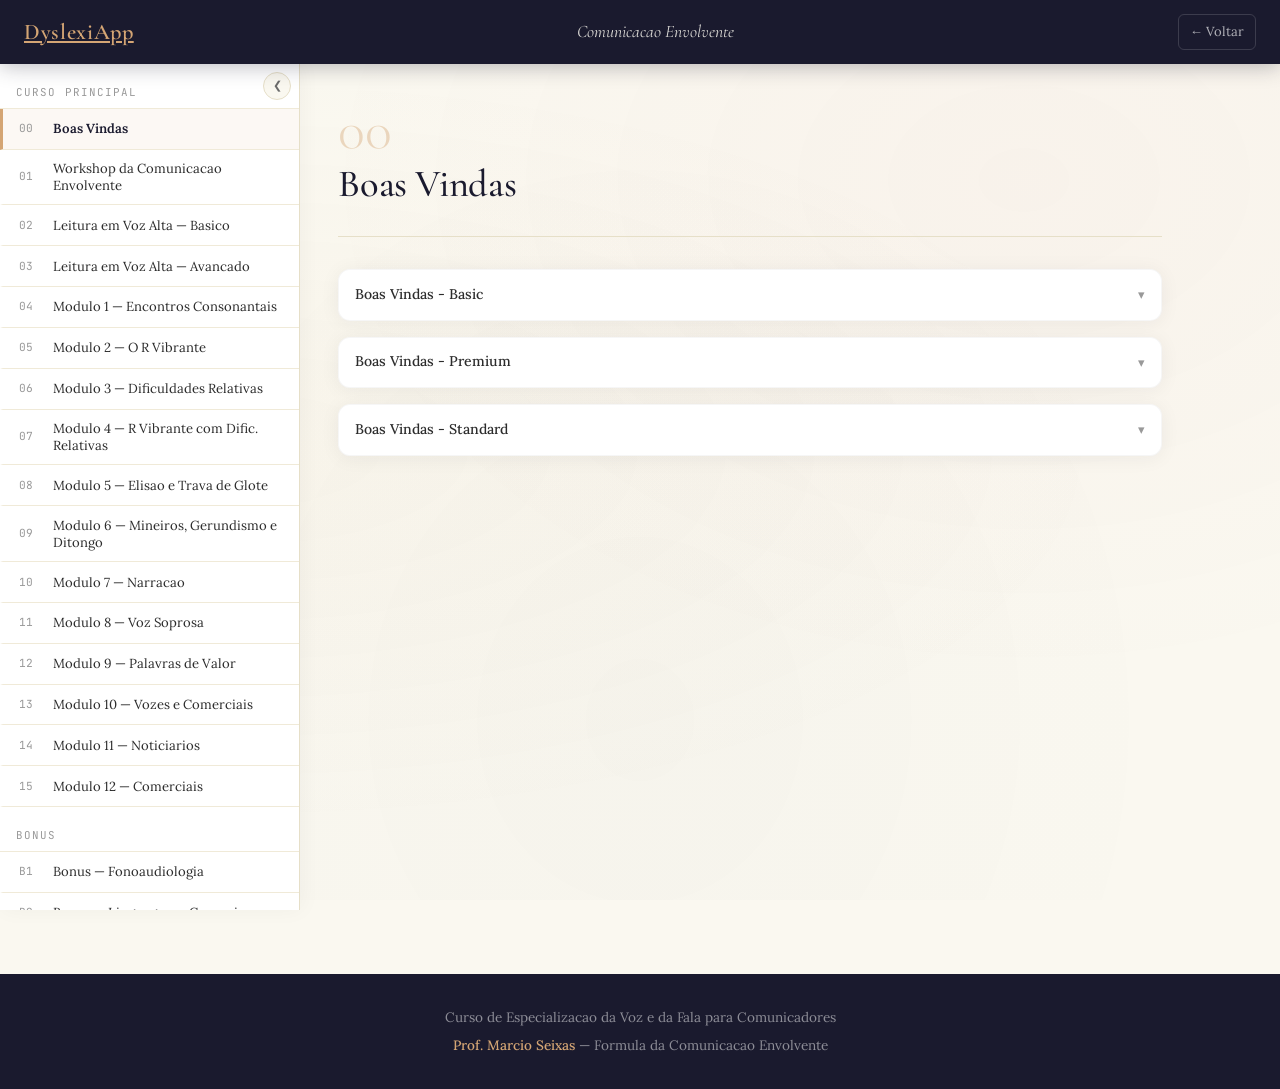
==== commit 08871090: "Add sidebar navigation, collapsible sidebars, and implement memoria/tracking/inibicao modules - Repl" ====
--- a/comunicacao-envolvente.html
+++ b/comunicacao-envolvente.html
@@ -24,9 +24,12 @@
 </header>
 
 <div class="sidebar-overlay" id="sidebar-overlay" onclick="toggleSidebar()"></div>
+<button class="sidebar-expand-btn" id="fce-expand-btn" onclick="expandFceSidebar()" title="Abrir menu">&#10095;</button>
 
 <div class="app">
-  <aside class="sidebar" id="sidebar"></aside>
+  <aside class="sidebar" id="sidebar">
+    <button class="sidebar-collapse-btn" onclick="collapseFceSidebar()" title="Recolher menu">&#10094;</button>
+  </aside>
   <main class="content" id="content"></main>
 </div>
 
--- a/css/fce.css
+++ b/css/fce.css
@@ -77,7 +77,58 @@
   position: sticky;
   top: 54px;
   box-shadow: 2px 0 20px rgba(26,26,46,0.04);
-}
+  transition: width 0.3s ease, min-width 0.3s ease;
+}
+
+.sidebar.collapsed {
+  width: 0;
+  min-width: 0;
+  overflow: hidden;
+  border-right: none;
+}
+
+/* Collapse/expand buttons */
+.sidebar-collapse-btn {
+  position: absolute;
+  top: 8px;
+  right: 8px;
+  width: 28px;
+  height: 28px;
+  border: 1px solid var(--cream-deeper);
+  background: var(--cream);
+  color: var(--text-muted);
+  border-radius: 50%;
+  cursor: pointer;
+  font-size: 0.7rem;
+  display: flex;
+  align-items: center;
+  justify-content: center;
+  transition: var(--transition);
+  z-index: 5;
+}
+.sidebar-collapse-btn:hover { border-color: var(--gold); color: var(--navy); background: rgba(212,165,116,0.1); }
+
+.sidebar-expand-btn {
+  position: fixed;
+  top: 64px;
+  left: 6px;
+  width: 32px;
+  height: 32px;
+  border: 1px solid var(--cream-deeper);
+  background: white;
+  color: var(--text-muted);
+  border-radius: 50%;
+  cursor: pointer;
+  font-size: 0.75rem;
+  display: none;
+  align-items: center;
+  justify-content: center;
+  transition: var(--transition);
+  z-index: 110;
+  box-shadow: var(--shadow-soft);
+}
+.sidebar-expand-btn:hover { border-color: var(--gold); color: var(--navy); background: rgba(212,165,116,0.1); }
+.sidebar-expand-btn.visible { display: flex; }
 
 .sidebar-group-title {
   font-family: var(--font-mono);
@@ -339,6 +390,9 @@
 @media (max-width: 768px) {
   .menu-toggle { display: block; }
   .header-title { display: none; }
+
+  .sidebar-collapse-btn { display: none; }
+  .sidebar-expand-btn { display: none !important; }
 
   .sidebar {
     position: fixed;
@@ -349,8 +403,16 @@
     transition: transform var(--transition);
     z-index: 150;
     box-shadow: 4px 0 30px rgba(26,26,46,0.15);
+    width: var(--sidebar-w);
+    min-width: var(--sidebar-w);
   }
   .sidebar.open { transform: translateX(0); }
+  .sidebar.collapsed {
+    width: var(--sidebar-w);
+    min-width: var(--sidebar-w);
+    overflow-y: auto;
+    border-right: 1px solid var(--cream-deeper);
+  }
 
   .sidebar-overlay {
     display: none;
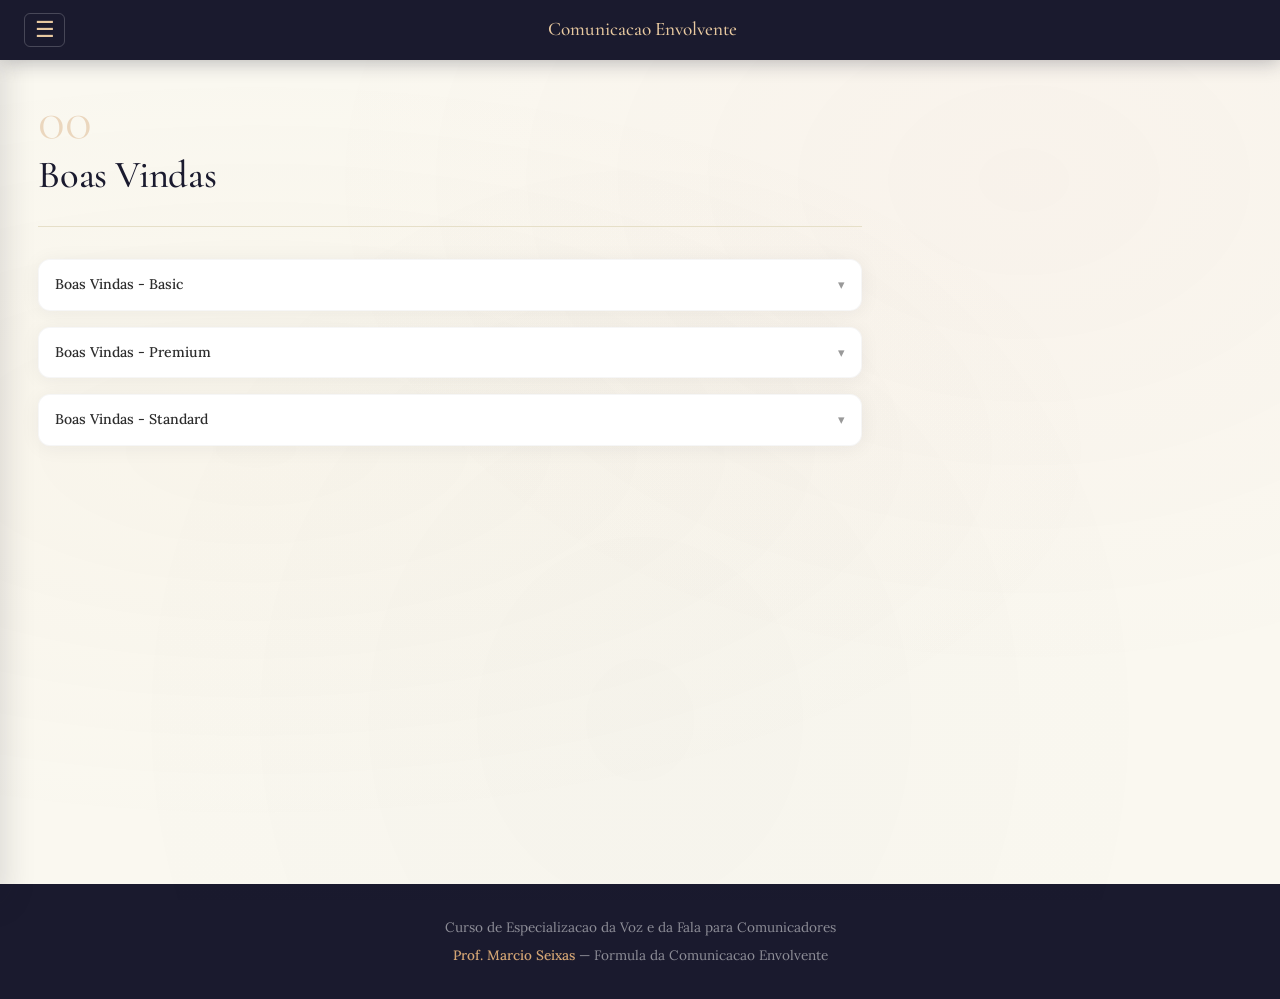
==== commit aa67bcae: "UI overhaul: fixed header, hamburger sidebar, module selector fix, Latin expansion - Remove back but" ====
--- a/comunicacao-envolvente.html
+++ b/comunicacao-envolvente.html
@@ -13,23 +13,14 @@
 <body>
 
 <header class="header-fce">
-  <div style="display:flex;align-items:center;gap:1rem;">
-    <button class="menu-toggle" onclick="toggleSidebar()" aria-label="Menu">&#9776;</button>
-    <a href="index.html" class="logo">DyslexiApp</a>
-  </div>
-  <span class="header-title">Comunicacao Envolvente</span>
-  <div class="header-right">
-    <a href="index.html" class="back-link">&larr; Voltar</a>
-  </div>
+  <button class="menu-toggle" onclick="toggleSidebar()" aria-label="Menu">&#9776;</button>
+  <a href="index.html" class="header-title" style="text-decoration:none">Comunicacao Envolvente</a>
+  <div style="width:36px"></div>
 </header>
 
 <div class="sidebar-overlay" id="sidebar-overlay" onclick="toggleSidebar()"></div>
-<button class="sidebar-expand-btn" id="fce-expand-btn" onclick="expandFceSidebar()" title="Abrir menu">&#10095;</button>
-
 <div class="app">
-  <aside class="sidebar" id="sidebar">
-    <button class="sidebar-collapse-btn" onclick="collapseFceSidebar()" title="Recolher menu">&#10094;</button>
-  </aside>
+  <aside class="sidebar" id="sidebar"></aside>
   <main class="content" id="content"></main>
 </div>
 
--- a/css/style.css
+++ b/css/style.css
@@ -84,9 +84,11 @@
   background: var(--navy);
   color: var(--cream);
   padding: 1rem 0;
-  position: sticky;
+  position: fixed;
   top: 0;
-  z-index: 100;
+  left: 0;
+  right: 0;
+  z-index: 200;
   box-shadow: 0 2px 20px rgba(26,26,46,0.3);
 }
 
@@ -1304,3 +1306,92 @@
   background: var(--gold);
   margin: 2rem 0;
 }
+
+/* ═══════════════════════════════════════════
+   LATIN QUIZ
+   ═══════════════════════════════════════════ */
+.quiz-progress {
+  margin-bottom: 1.5rem;
+}
+.quiz-progress-text {
+  font-family: var(--font-mono);
+  font-size: 0.75rem;
+  color: var(--text-muted);
+  margin-bottom: 0.4rem;
+  display: block;
+}
+.quiz-progress-bar {
+  width: 100%;
+  height: 4px;
+  background: var(--cream-deeper);
+  border-radius: 2px;
+  overflow: hidden;
+}
+.quiz-progress-fill {
+  height: 100%;
+  background: linear-gradient(90deg, var(--gold), var(--gold-light));
+  border-radius: 2px;
+  transition: width 0.3s ease;
+}
+.quiz-card {
+  background: white;
+  border-radius: var(--radius-lg);
+  padding: 2rem 2.5rem;
+  box-shadow: var(--shadow-card);
+  text-align: center;
+  max-width: 600px;
+  margin: 0 auto;
+}
+.quiz-lang-label {
+  font-family: var(--font-mono);
+  font-size: 0.65rem;
+  text-transform: uppercase;
+  letter-spacing: 0.12em;
+  color: var(--text-light);
+  margin-bottom: 0.3rem;
+}
+.quiz-question {
+  font-family: var(--font-display);
+  font-size: clamp(1.6rem, 4vw, 2.4rem);
+  font-weight: 600;
+  color: var(--navy);
+  font-style: italic;
+  margin-bottom: 0.5rem;
+}
+.quiz-options {
+  display: grid;
+  grid-template-columns: 1fr 1fr;
+  gap: 0.8rem;
+  margin-top: 1rem;
+}
+.quiz-option {
+  font-family: var(--font-body);
+  font-size: 1rem;
+  padding: 0.8rem 1rem;
+  border: 1.5px solid var(--cream-deeper);
+  background: var(--cream);
+  color: var(--navy);
+  border-radius: var(--radius);
+  cursor: pointer;
+  transition: var(--transition);
+  text-align: center;
+}
+.quiz-option:hover { border-color: var(--gold); background: rgba(212,165,116,0.1); }
+.quiz-option.correct-pick { border-color: var(--green); background: var(--green); color: white; }
+.quiz-option.wrong-pick { border-color: var(--rose); background: var(--rose); color: white; }
+.quiz-option:disabled { cursor: default; }
+.quiz-option:disabled:hover { border-color: var(--cream-deeper); background: var(--cream); }
+.quiz-option.correct-pick:hover { background: var(--green); }
+.quiz-option.wrong-pick:hover { background: var(--rose); }
+.quiz-complete {
+  text-align: center;
+  padding: 3rem;
+}
+.quiz-complete h3 {
+  color: var(--navy);
+  margin-bottom: 0.5rem;
+}
+.quiz-complete p {
+  color: var(--text-muted);
+  margin-bottom: 1.5rem;
+}
--- a/css/fce.css
+++ b/css/fce.css
@@ -3,49 +3,30 @@
    Requires css/style.css loaded first
    ═══════════════════════════════════════════ */
 
-/* ═══ HEADER OVERRIDE ═══ */
+/* ═══ HEADER ═══ */
 .header-fce {
   padding: 0.8rem 1.5rem;
   display: flex;
   align-items: center;
   justify-content: space-between;
   gap: 1rem;
-}
-
-.header-fce .container { display: contents; }
+  position: fixed;
+  top: 0;
+  left: 0;
+  right: 0;
+  z-index: 200;
+}
 
 .header-title {
   font-family: var(--font-display);
-  font-size: 1.1rem;
-  color: var(--cream);
-  opacity: 0.85;
-  font-weight: 400;
-  font-style: italic;
-}
-
-.header-right {
-  display: flex;
-  align-items: center;
-  gap: 1rem;
-}
-
-.back-link {
-  font-family: var(--font-body);
-  font-size: 0.82rem;
-  padding: 0.35rem 0.7rem;
-  border: 1px solid rgba(255,255,255,0.15);
-  background: transparent;
-  color: rgba(255,255,255,0.65);
-  border-radius: var(--radius);
-  cursor: pointer;
-  transition: var(--transition);
-  text-decoration: none;
-  white-space: nowrap;
-}
-.back-link:hover { color: var(--gold-light); border-color: var(--gold); background: rgba(212,165,116,0.08); }
+  font-size: 1.2rem;
+  color: var(--gold-light);
+  font-weight: 500;
+  text-align: center;
+  flex: 1;
+}
 
 .menu-toggle {
-  display: none;
   background: none;
   border: 1px solid rgba(255,255,255,0.2);
   color: var(--gold-light);
@@ -58,6 +39,9 @@
 }
 .menu-toggle:hover { border-color: var(--gold); background: rgba(212,165,116,0.1); }
 
+/* ═══ BODY OFFSET ═══ */
+body { padding-top: 54px; }
+
 /* ═══ LAYOUT ═══ */
 .app {
   display: flex;
@@ -66,69 +50,23 @@
   z-index: 1;
 }
 
-/* ═══ SIDEBAR ═══ */
+/* ═══ SIDEBAR (always overlay, triggered by hamburger) ═══ */
 .sidebar {
+  position: fixed;
+  top: 54px;
+  left: 0;
   width: var(--sidebar-w);
   min-width: var(--sidebar-w);
+  height: calc(100vh - 54px);
   background: white;
   border-right: 1px solid var(--cream-deeper);
   overflow-y: auto;
-  height: calc(100vh - 54px);
-  position: sticky;
-  top: 54px;
-  box-shadow: 2px 0 20px rgba(26,26,46,0.04);
-  transition: width 0.3s ease, min-width 0.3s ease;
-}
-
-.sidebar.collapsed {
-  width: 0;
-  min-width: 0;
-  overflow: hidden;
-  border-right: none;
-}
-
-/* Collapse/expand buttons */
-.sidebar-collapse-btn {
-  position: absolute;
-  top: 8px;
-  right: 8px;
-  width: 28px;
-  height: 28px;
-  border: 1px solid var(--cream-deeper);
-  background: var(--cream);
-  color: var(--text-muted);
-  border-radius: 50%;
-  cursor: pointer;
-  font-size: 0.7rem;
-  display: flex;
-  align-items: center;
-  justify-content: center;
-  transition: var(--transition);
-  z-index: 5;
-}
-.sidebar-collapse-btn:hover { border-color: var(--gold); color: var(--navy); background: rgba(212,165,116,0.1); }
-
-.sidebar-expand-btn {
-  position: fixed;
-  top: 64px;
-  left: 6px;
-  width: 32px;
-  height: 32px;
-  border: 1px solid var(--cream-deeper);
-  background: white;
-  color: var(--text-muted);
-  border-radius: 50%;
-  cursor: pointer;
-  font-size: 0.75rem;
-  display: none;
-  align-items: center;
-  justify-content: center;
-  transition: var(--transition);
-  z-index: 110;
-  box-shadow: var(--shadow-soft);
-}
-.sidebar-expand-btn:hover { border-color: var(--gold); color: var(--navy); background: rgba(212,165,116,0.1); }
-.sidebar-expand-btn.visible { display: flex; }
+  transform: translateX(-100%);
+  transition: transform var(--transition);
+  z-index: 150;
+  box-shadow: 4px 0 30px rgba(26,26,46,0.15);
+}
+.sidebar.open { transform: translateX(0); }
 
 .sidebar-group-title {
   font-family: var(--font-mono);
@@ -179,6 +117,17 @@
   white-space: nowrap;
 }
 .sidebar-progress.complete { color: var(--green); font-weight: 500; }
+
+/* ═══ OVERLAY ═══ */
+.sidebar-overlay {
+  display: none;
+  position: fixed;
+  inset: 0;
+  top: 54px;
+  background: rgba(26,26,46,0.3);
+  z-index: 140;
+}
+.sidebar-overlay.open { display: block; }
 
 /* ═══ CONTENT ═══ */
 .content {
@@ -388,41 +337,6 @@
 
 /* ═══ RESPONSIVE ═══ */
 @media (max-width: 768px) {
-  .menu-toggle { display: block; }
-  .header-title { display: none; }
-
-  .sidebar-collapse-btn { display: none; }
-  .sidebar-expand-btn { display: none !important; }
-
-  .sidebar {
-    position: fixed;
-    top: 54px;
-    left: 0;
-    height: calc(100vh - 54px);
-    transform: translateX(-100%);
-    transition: transform var(--transition);
-    z-index: 150;
-    box-shadow: 4px 0 30px rgba(26,26,46,0.15);
-    width: var(--sidebar-w);
-    min-width: var(--sidebar-w);
-  }
-  .sidebar.open { transform: translateX(0); }
-  .sidebar.collapsed {
-    width: var(--sidebar-w);
-    min-width: var(--sidebar-w);
-    overflow-y: auto;
-    border-right: 1px solid var(--cream-deeper);
-  }
-
-  .sidebar-overlay {
-    display: none;
-    position: fixed;
-    inset: 0;
-    top: 54px;
-    background: rgba(26,26,46,0.3);
-    z-index: 140;
-  }
-  .sidebar-overlay.open { display: block; }
-
+  .header-title { font-size: 1rem; }
   .content { padding: 1.2rem; }
 }
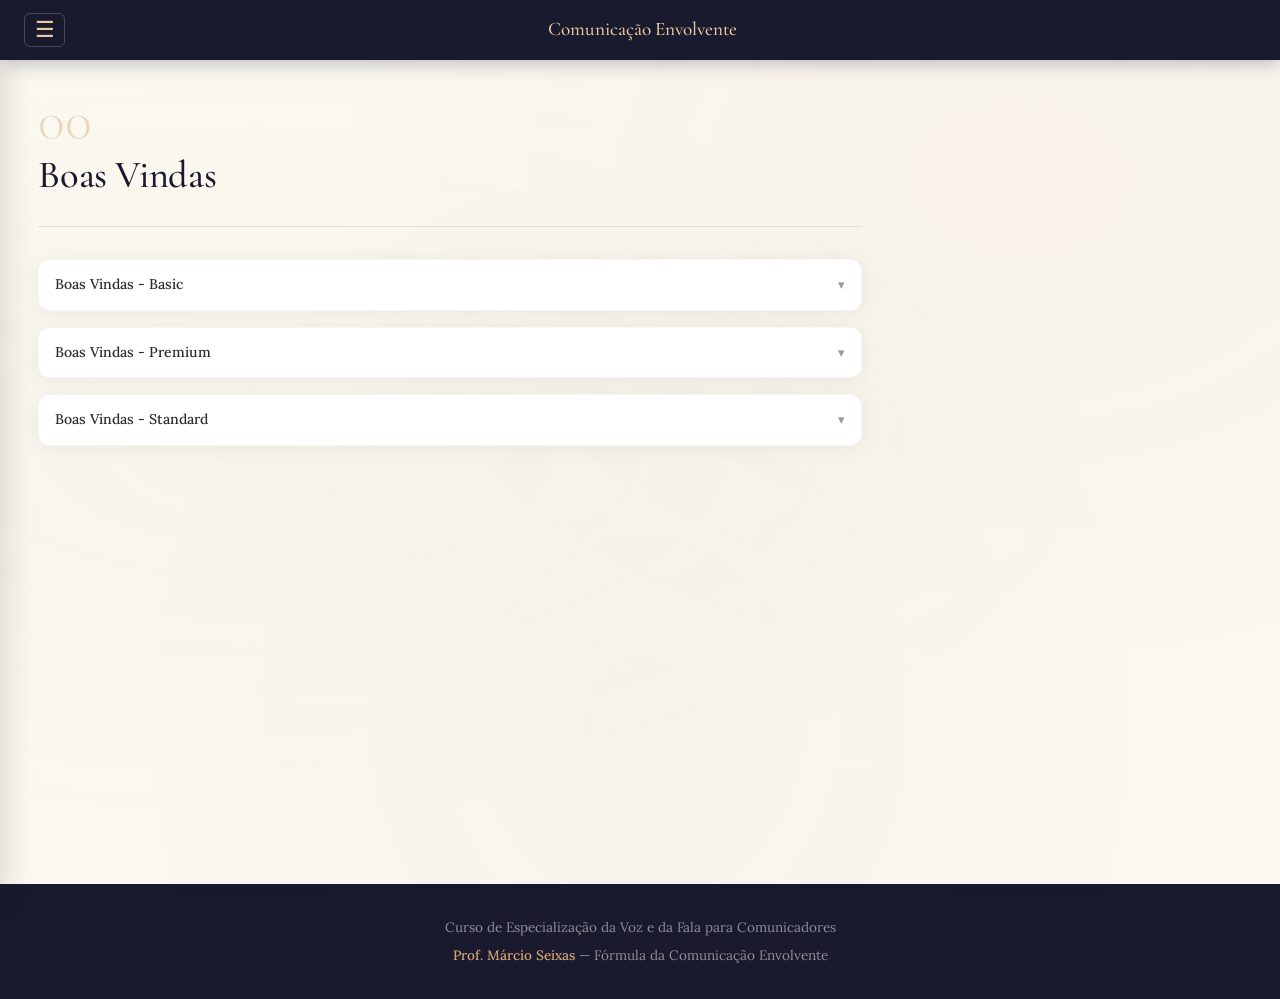
==== commit 2a1fdccd: "Fix sidebar overlay blocking clicks, add phoneme audio, fix all Portuguese accents - Fix critical bu" ====
--- a/comunicacao-envolvente.html
+++ b/comunicacao-envolvente.html
@@ -14,7 +14,7 @@
 
 <header class="header-fce">
   <button class="menu-toggle" onclick="toggleSidebar()" aria-label="Menu">&#9776;</button>
-  <a href="index.html" class="header-title" style="text-decoration:none">Comunicacao Envolvente</a>
+  <a href="index.html" class="header-title" style="text-decoration:none">Comunicação Envolvente</a>
   <div style="width:36px"></div>
 </header>
 
@@ -25,8 +25,8 @@
 </div>
 
 <footer>
-  <p>Curso de Especializacao da Voz e da Fala para Comunicadores</p>
-  <p style="margin-top:0.3rem;"><strong>Prof. Marcio Seixas</strong> — Formula da Comunicacao Envolvente</p>
+  <p>Curso de Especialização da Voz e da Fala para Comunicadores</p>
+  <p style="margin-top:0.3rem;"><strong>Prof. Márcio Seixas</strong> — Fórmula da Comunicação Envolvente</p>
 </footer>
 
 <script src="js/fce-data.js"></script>
--- a/css/style.css
+++ b/css/style.css
@@ -1300,6 +1300,37 @@
 
 .info-box strong { color: var(--navy); }
 
+/* ═══════════════════════════════════════════
+   PHONEME AUDIO
+   ═══════════════════════════════════════════ */
+.phoneme-speaker {
+  display: inline-flex;
+  align-items: center;
+  justify-content: center;
+  font-size: 0.65rem;
+  margin-left: 0.3rem;
+  cursor: pointer;
+  opacity: 0.5;
+  transition: var(--transition);
+  vertical-align: middle;
+}
+.phoneme-speaker:hover { opacity: 1; transform: scale(1.2); }
+.phoneme-speaker.phoneme-playing { opacity: 1; transform: scale(1.3); }
+
+.phoneme-playable {
+  cursor: pointer;
+  position: relative;
+}
+.phoneme-playable::after {
+  content: '🔊';
+  font-size: 0.55rem;
+  margin-left: 0.2rem;
+  opacity: 0.4;
+  transition: var(--transition);
+}
+.phoneme-playable:hover::after { opacity: 0.8; }
+.phoneme-playable.phoneme-playing::after { opacity: 1; }
+
 .divider {
   width: 40px;
   height: 2px;
--- a/css/fce.css
+++ b/css/fce.css
@@ -47,7 +47,6 @@
   display: flex;
   min-height: calc(100vh - 54px - 80px);
   position: relative;
-  z-index: 1;
 }
 
 /* ═══ SIDEBAR (always overlay, triggered by hamburger) ═══ */
